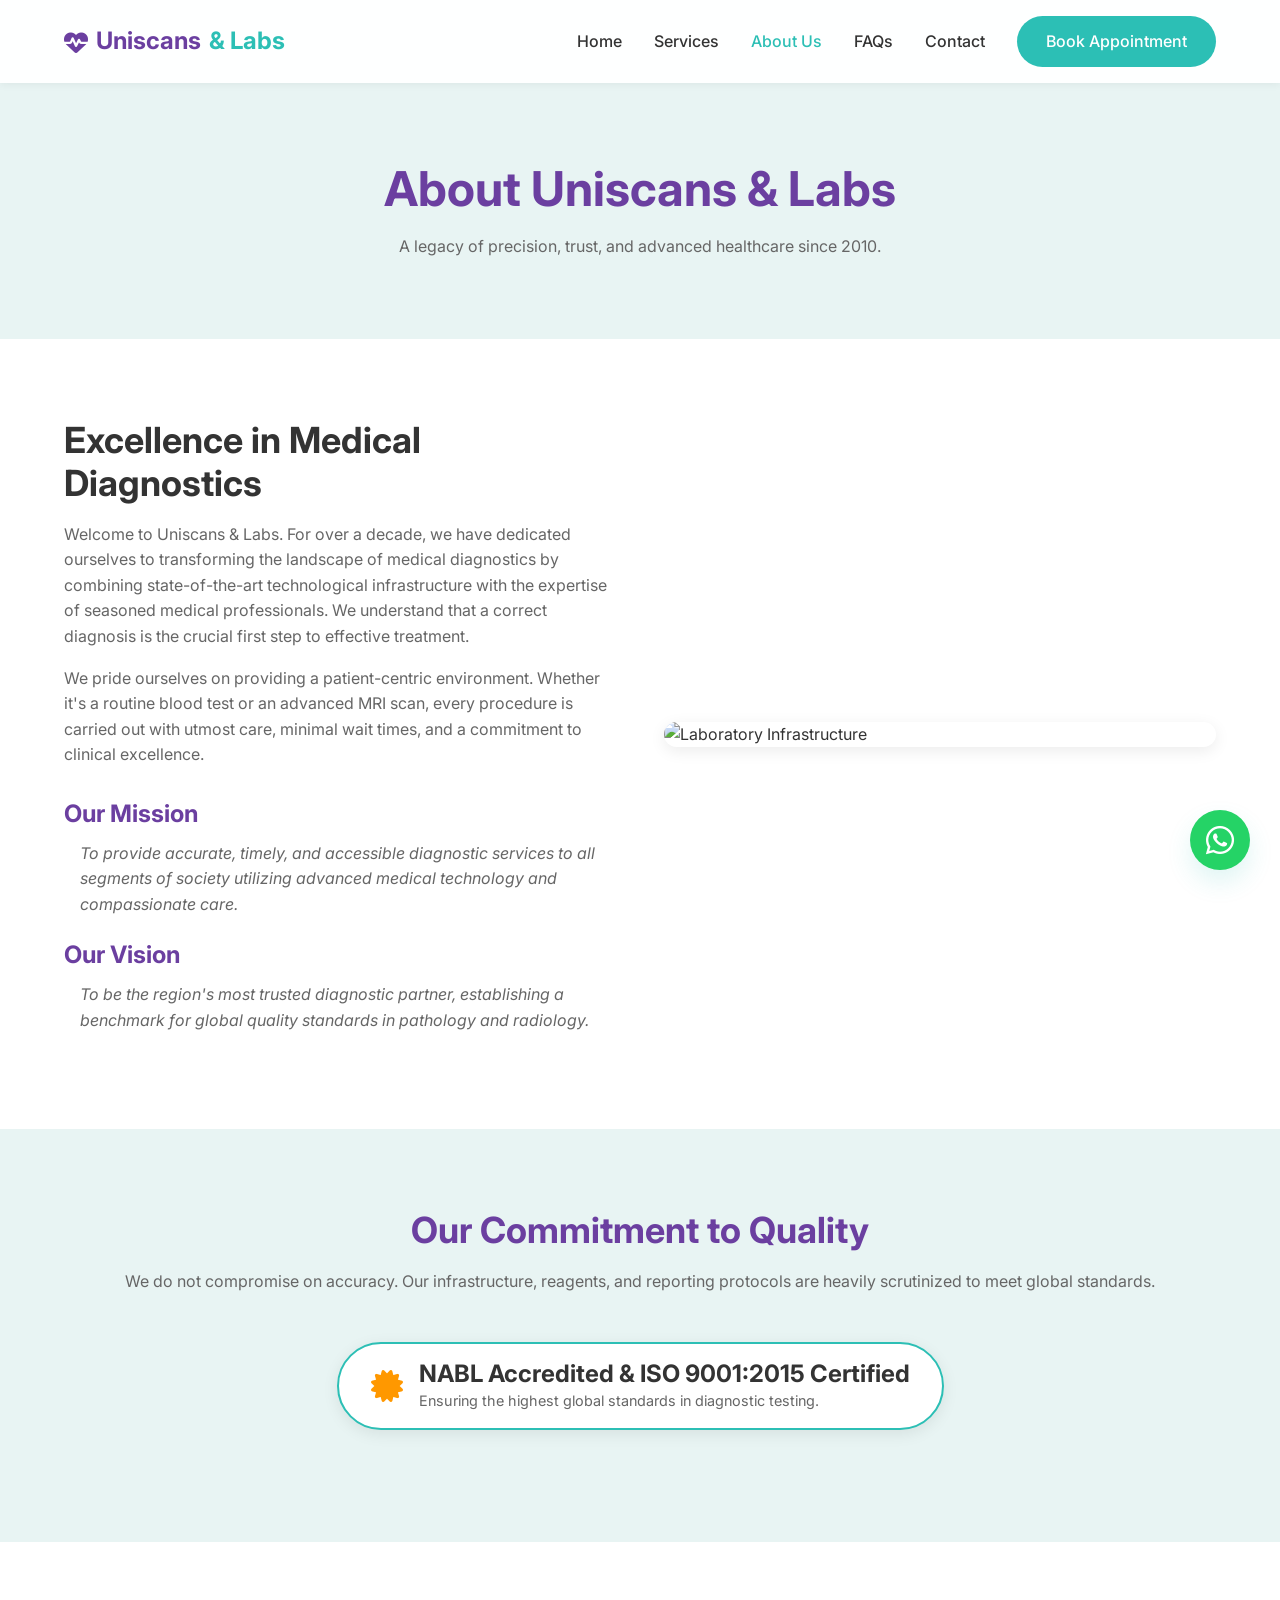
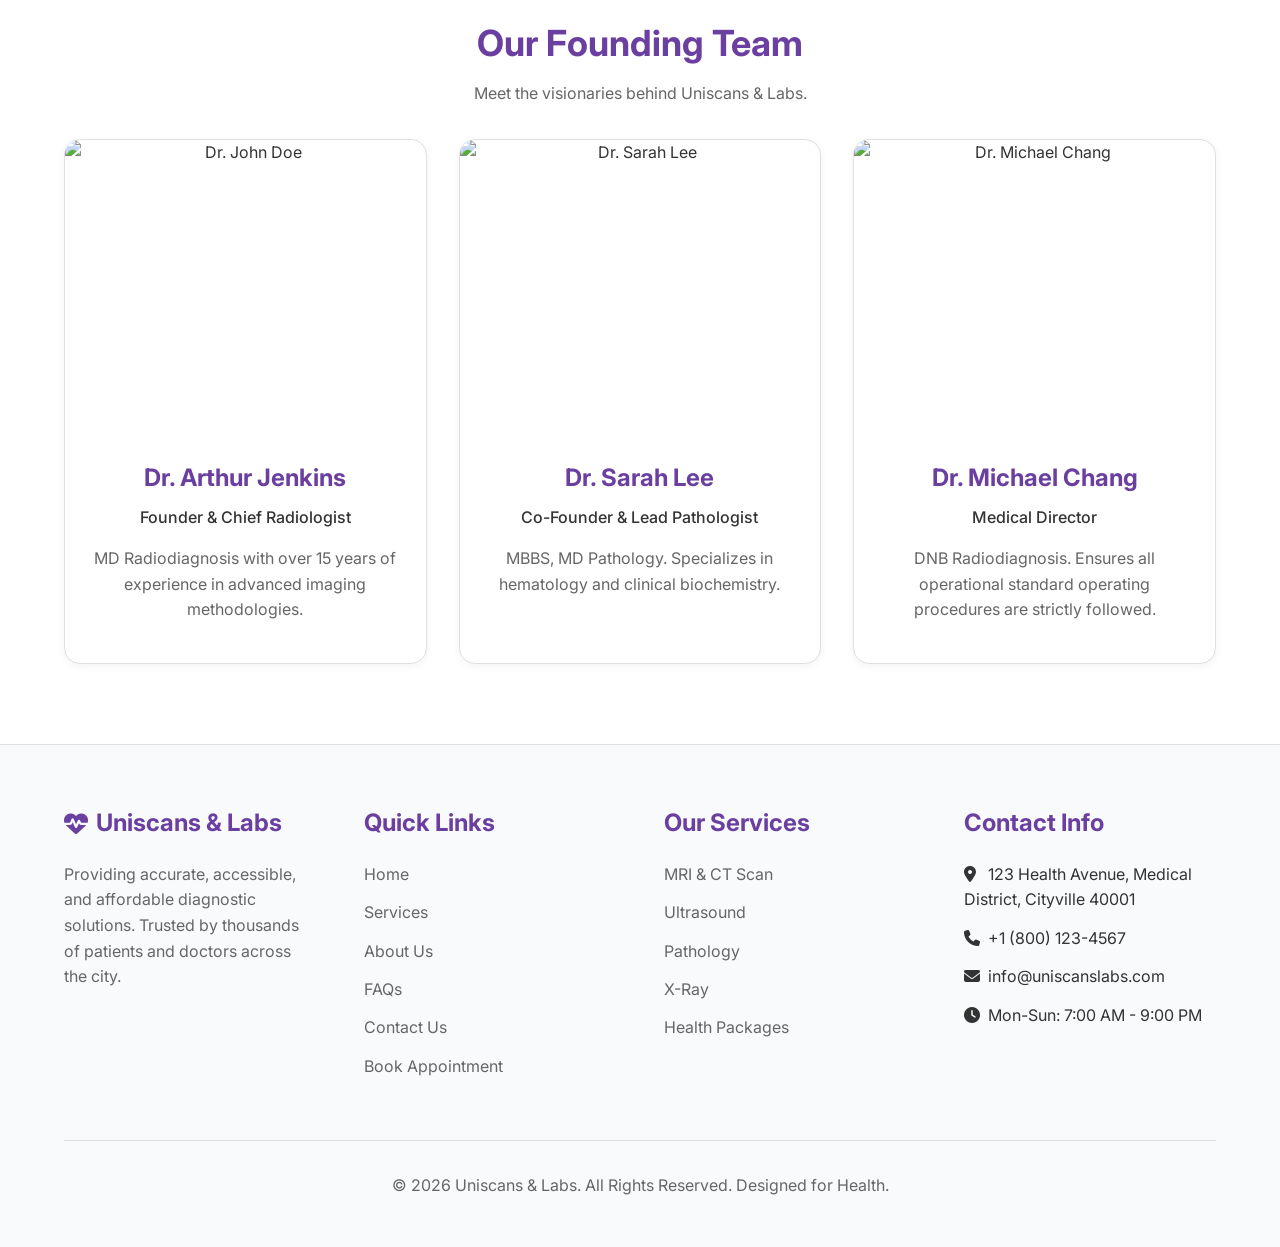
==== about.html @ 37f6e5c0 "first commit" ====
<!DOCTYPE html>
<html lang="en">
<head>
    <meta charset="UTF-8">
    <meta name="viewport" content="width=device-width, initial-scale=1.0">
    <title>About Us | Uniscans & Labs</title>
    <meta name="description" content="Learn about Uniscans & Labs, our mission, vision, and the expert medical team behind our diagnostic accuracy.">
    <link rel="stylesheet" href="styles.css">
    <link rel="stylesheet" href="https://cdnjs.cloudflare.com/ajax/libs/font-awesome/6.4.0/css/all.min.css">
</head>
<body>

    <!-- Sticky Navbar -->
    <header class="navbar">
        <div class="container">
            <a href="index.html" class="logo">
                <i class="fas fa-heartbeat"></i> Uniscans <span>& Labs</span>
            </a>
            
            <nav class="nav-links">
                <a href="index.html">Home</a>
                <a href="services.html">Services</a>
                <a href="about.html" class="active">About Us</a>
                <a href="faq.html">FAQs</a>
                <a href="contact.html">Contact</a>
                <a href="appointment.html" class="btn btn-accent">Book Appointment</a>
            </nav>
            
            <div class="mobile-toggle">
                <i class="fas fa-bars"></i>
            </div>
        </div>
    </header>

    <!-- Page Header -->
    <section class="section section-alt" style="padding-top: 10rem; padding-bottom: 4rem;">
        <div class="container text-center">
            <h1>About Uniscans & Labs</h1>
            <p>A legacy of precision, trust, and advanced healthcare since 2010.</p>
        </div>
    </section>

    <!-- About Intro -->
    <section class="section">
        <div class="container about-grid">
            <div class="about-content">
                <h2 style="color: var(--primary-color);">Excellence in Medical Diagnostics</h2>
                <p>Welcome to Uniscans & Labs. For over a decade, we have dedicated ourselves to transforming the landscape of medical diagnostics by combining state-of-the-art technological infrastructure with the expertise of seasoned medical professionals. We understand that a correct diagnosis is the crucial first step to effective treatment.</p>
                <p>We pride ourselves on providing a patient-centric environment. Whether it's a routine blood test or an advanced MRI scan, every procedure is carried out with utmost care, minimal wait times, and a commitment to clinical excellence.</p>
                
                <div style="margin-top: 2rem;">
                    <h3>Our Mission</h3>
                    <p style="border-left: 4px solid var(--accent-color); padding-left: 1rem; font-style: italic;">To provide accurate, timely, and accessible diagnostic services to all segments of society utilizing advanced medical technology and compassionate care.</p>
                </div>
                
                <div style="margin-top: 1.5rem;">
                    <h3>Our Vision</h3>
                    <p style="border-left: 4px solid var(--primary-color); padding-left: 1rem; font-style: italic;">To be the region's most trusted diagnostic partner, establishing a benchmark for global quality standards in pathology and radiology.</p>
                </div>
            </div>
            <div class="about-image">
                <img src="https://images.unsplash.com/photo-1551076805-e18690c5e561?q=80&w=800&auto=format&fit=crop" alt="Laboratory Infrastructure">
            </div>
        </div>
    </section>

    <!-- NABL Highlight -->
    <section class="section section-alt text-center">
        <div class="container">
            <h2>Our Commitment to Quality</h2>
            <p>We do not compromise on accuracy. Our infrastructure, reagents, and reporting protocols are heavily scrutinized to meet global standards.</p>
            <div class="badge-nabl" style="display: inline-flex; text-align: left;">
                <i class="fas fa-certificate"></i>
                <div>
                    <h3 style="margin-bottom: 0; color: var(--text-main);">NABL Accredited & ISO 9001:2015 Certified</h3>
                    <p style="margin-bottom: 0px; font-size: 0.9rem;">Ensuring the highest global standards in diagnostic testing.</p>
                </div>
            </div>
        </div>
    </section>

    <!-- Team Section -->
    <section class="section" id="team">
        <div class="container">
            <div class="text-center mb-2">
                <h2>Our Founding Team</h2>
                <p>Meet the visionaries behind Uniscans & Labs.</p>
            </div>
            
            <div class="grid" style="grid-template-columns: repeat(auto-fit, minmax(250px, 1fr));">
                <div class="staff-card">
                    <img src="https://images.unsplash.com/photo-1612349317150-e413f6a5b16d?q=80&w=400&auto=format&fit=crop" alt="Dr. John Doe" class="staff-img">
                    <div class="staff-info">
                        <h3>Dr. Arthur Jenkins</h3>
                        <p style="color: var(--accent-color); font-weight: 500;">Founder & Chief Radiologist</p>
                        <p>MD Radiodiagnosis with over 15 years of experience in advanced imaging methodologies.</p>
                    </div>
                </div>
                <div class="staff-card">
                    <img src="https://images.unsplash.com/photo-1559839734-2b71ea197ec2?q=80&w=400&auto=format&fit=crop" alt="Dr. Sarah Lee" class="staff-img">
                    <div class="staff-info">
                        <h3>Dr. Sarah Lee</h3>
                        <p style="color: var(--accent-color); font-weight: 500;">Co-Founder & Lead Pathologist</p>
                        <p>MBBS, MD Pathology. Specializes in hematology and clinical biochemistry.</p>
                    </div>
                </div>
                <div class="staff-card">
                    <img src="https://images.unsplash.com/photo-1537368910025-700350fe46c7?q=80&w=400&auto=format&fit=crop" alt="Dr. Michael Chang" class="staff-img">
                    <div class="staff-info">
                        <h3>Dr. Michael Chang</h3>
                        <p style="color: var(--accent-color); font-weight: 500;">Medical Director</p>
                        <p>DNB Radiodiagnosis. Ensures all operational standard operating procedures are strictly followed.</p>
                    </div>
                </div>
            </div>
        </div>
    </section>

    <!-- Footer -->
    <footer class="footer">
        <div class="container">
            <div class="footer-grid">
                <div>
                    <h3 style="display: flex; align-items: center; gap: 0.5rem;">
                        <i class="fas fa-heartbeat"></i> Uniscans & Labs
                    </h3>
                    <p>Providing accurate, accessible, and affordable diagnostic solutions. Trusted by thousands of patients and doctors across the city.</p>
                </div>
                
                <div>
                    <h3>Quick Links</h3>
                    <ul class="footer-links">
                        <li><a href="index.html">Home</a></li>
                        <li><a href="services.html">Services</a></li>
                        <li><a href="about.html">About Us</a></li>
                        <li><a href="faq.html">FAQs</a></li>
                        <li><a href="contact.html">Contact Us</a></li>
                        <li><a href="appointment.html">Book Appointment</a></li>
                    </ul>
                </div>
                
                <div>
                    <h3>Our Services</h3>
                    <ul class="footer-links">
                        <li><a href="services.html">MRI & CT Scan</a></li>
                        <li><a href="services.html">Ultrasound</a></li>
                        <li><a href="services.html">Pathology</a></li>
                        <li><a href="services.html">X-Ray</a></li>
                        <li><a href="services.html">Health Packages</a></li>
                    </ul>
                </div>
                
                <div>
                    <h3>Contact Info</h3>
                    <ul class="footer-links">
                        <li><i class="fas fa-map-marker-alt" style="width: 20px;"></i> 123 Health Avenue, Medical District, Cityville 40001</li>
                        <li><i class="fas fa-phone" style="width: 20px;"></i> +1 (800) 123-4567</li>
                        <li><i class="fas fa-envelope" style="width: 20px;"></i> info@uniscanslabs.com</li>
                        <li><i class="fas fa-clock" style="width: 20px;"></i> Mon-Sun: 7:00 AM - 9:00 PM</li>
                    </ul>
                </div>
            </div>
            
            <div class="footer-bottom">
                <p>&copy; 2026 Uniscans & Labs. All Rights Reserved. Designed for Health.</p>
            </div>
        </div>
    </footer>

    <!-- Floating WhatsApp -->
    <a href="#" class="whatsapp-float" aria-label="Chat on WhatsApp">
        <i class="fab fa-whatsapp"></i>
    </a>

    <script src="script.js"></script>
</body>
</html>
---- styles.css ----
@import url('https://fonts.googleapis.com/css2?family=Inter:wght@300;400;500;600;700&display=swap');

:root {
  --purple: #6B3FA0;
  --teal: #2CBFB5;
  --bg-color: #FFFFFF;
  --section-alt: #E8F4F3;
  --section-light-purple: #F3EEFF;
  --text-main: #333333;
  --text-light: #666666;
  --border-color: #E0E0E0;
  --shadow-sm: 0 2px 8px rgba(0, 0, 0, 0.05);
  --shadow-md: 0 4px 16px rgba(0, 0, 0, 0.08);
  --shadow-lg: 0 12px 24px rgba(44, 191, 181, 0.15);
  --transition: all 0.3s ease;
}

* {
  margin: 0;
  padding: 0;
  box-sizing: border-box;
}

body {
  font-family: 'Inter', sans-serif;
  color: var(--text-main);
  background-color: var(--bg-color);
  line-height: 1.6;
  overflow-x: hidden;
}

a {
  text-decoration: none;
  color: inherit;
  transition: var(--transition);
}

ul {
  list-style: none;
}

img {
  max-width: 100%;
  height: auto;
  display: block;
}

/* Typography */
h1, h2, h3, h4, h5, h6 {
  color: var(--purple);
  font-weight: 700;
  line-height: 1.2;
}

h1 { font-size: 3rem; margin-bottom: 1rem; }
h2 { font-size: 2.25rem; margin-bottom: 1rem; }
h3 { font-size: 1.5rem; margin-bottom: 0.75rem; }

p {
  color: var(--text-light);
  margin-bottom: 1rem;
}

/* Utilities */
.container {
  width: 100%;
  max-width: 1200px;
  margin: 0 auto;
  padding: 0 1.5rem;
}

.section {
  padding: 5rem 0;
}

.section-alt {
  background-color: var(--section-alt);
}

.section-purple-tint {
  background-color: var(--section-light-purple);
}

.text-center {
  text-align: center;
}

.mb-2 { margin-bottom: 2rem; }
.mt-2 { margin-top: 2rem; }

/* Buttons */
.btn {
  display: inline-block;
  padding: 0.8rem 1.8rem;
  font-weight: 500;
  border-radius: 50px;
  cursor: pointer;
  border: none;
  font-size: 1rem;
  transition: var(--transition);
  text-align: center;
}

.btn-primary, .btn-accent {
  background-color: var(--teal);
  color: white;
}

.btn-primary:hover, .btn-accent:hover {
  background-color: #24a198;
  box-shadow: var(--shadow-md);
  transform: translateY(-2px);
}

.btn-outline {
  background-color: transparent;
  color: var(--teal);
  border: 2px solid var(--teal);
}

.btn-outline:hover {
  background-color: var(--teal);
  color: white;
}

/* Navbar */
.navbar {
  position: fixed;
  top: 0;
  left: 0;
  width: 100%;
  background-color: rgba(255, 255, 255, 0.95);
  backdrop-filter: blur(10px);
  z-index: 1000;
  box-shadow: var(--shadow-sm);
  transition: var(--transition);
  padding: 1rem 0;
}

.navbar .container {
  display: flex;
  justify-content: space-between;
  align-items: center;
}

.logo {
  font-size: 1.5rem;
  font-weight: 700;
  color: var(--purple);
  display: flex;
  align-items: center;
  gap: 0.5rem;
}

.logo span {
  color: var(--teal);
}

.nav-links {
  display: flex;
  align-items: center;
  gap: 2rem;
}

.nav-links a {
  font-weight: 500;
  font-size: 1rem;
}

.nav-links a:hover,
.nav-links a.active {
  color: var(--teal);
}

.mobile-toggle {
  display: none;
  font-size: 1.5rem;
  color: var(--teal);
  cursor: pointer;
}

/* Hero Section */
.hero {
  padding-top: 10rem;
  padding-bottom: 6rem;
  background-color: var(--section-alt);
  position: relative;
  overflow: hidden;
}

.hero .container {
  display: grid;
  grid-template-columns: 1fr 1fr;
  gap: 3rem;
  align-items: center;
}

.hero-content h1 {
  font-size: 3.5rem;
  color: var(--purple);
}

.hero-content p {
  font-size: 1.125rem;
  margin-bottom: 2rem;
}

.hero-image {
  position: relative;
}

.hero-image img {
  border-radius: 20px;
  box-shadow: var(--shadow-lg);
}

/* Cards & Grid */
.grid {
  display: grid;
  grid-template-columns: repeat(auto-fit, minmax(280px, 1fr));
  gap: 2rem;
}

.card {
  background: var(--bg-color);
  border-radius: 16px;
  padding: 2rem;
  box-shadow: var(--shadow-sm);
  transition: var(--transition);
  border: 1px solid var(--border-color);
  text-align: center;
}

.card:hover {
  transform: translateY(-5px);
  box-shadow: var(--shadow-md);
  border-color: var(--teal);
}

.card-icon {
  font-size: 3rem;
  color: var(--teal);
  margin-bottom: 1.5rem;
}

/* Team / Staff */
.staff-card {
  text-align: center;
  background: var(--bg-color);
  border-radius: 16px;
  overflow: hidden;
  box-shadow: var(--shadow-sm);
  transition: var(--transition);
  border: 1px solid var(--border-color);
}

.staff-card:hover {
  transform: translateY(-5px);
  box-shadow: var(--shadow-md);
  border-color: var(--teal);
}

.staff-img {
  width: 100%;
  height: 300px;
  object-fit: cover;
}

.staff-info {
  padding: 1.5rem;
}

/* Badges */
.badge-nabl {
  display: inline-flex;
  align-items: center;
  gap: 1rem;
  background: white;
  padding: 1rem 2rem;
  border-radius: 50px;
  box-shadow: var(--shadow-md);
  margin: 2rem 0;
  border: 2px solid var(--teal);
}

.badge-nabl i {
  font-size: 2rem;
  color: #FF9800;
}

/* Testimonial Slider */
.testimonial-container {
  position: relative;
  max-width: 800px;
  margin: 0 auto;
  overflow: hidden;
  padding: 2rem 0;
}

.testimonial-track {
  display: flex;
  transition: transform 0.5s ease-in-out;
}

.testimonial-slide {
  min-width: 100%;
  padding: 0 1rem;
}

.testimonial-card {
  background: var(--bg-color);
  padding: 3rem;
  border-radius: 20px;
  box-shadow: var(--shadow-md);
  text-align: center;
  position: relative;
  border: 1px solid var(--border-color);
}

.quote-icon {
  font-size: 3rem;
  color: var(--section-alt);
  position: absolute;
  top: 1rem;
  left: 2rem;
  z-index: 0;
  opacity: 0.5;
}

.testimonial-text {
  font-size: 1.125rem;
  font-style: italic;
  position: relative;
  z-index: 1;
  margin-bottom: 2rem;
}

.testimonial-author {
  font-weight: 600;
  color: var(--purple);
}

.slider-controls {
  display: flex;
  justify-content: center;
  gap: 1rem;
  margin-top: 2rem;
}

.slider-btn {
  background: var(--teal);
  color: white;
  border: none;
  width: 40px;
  height: 40px;
  border-radius: 50%;
  cursor: pointer;
  display: flex;
  align-items: center;
  justify-content: center;
  transition: var(--transition);
}

.slider-btn:hover {
  background: #24a198;
}

/* FAQ Accordion */
.faq-container {
  max-width: 800px;
  margin: 0 auto;
}

.faq-item {
  margin-bottom: 1rem;
  border: 1px solid var(--border-color);
  border-radius: 10px;
  overflow: hidden;
}

.faq-question {
  background: white;
  padding: 1.5rem;
  display: flex;
  justify-content: space-between;
  align-items: center;
  cursor: pointer;
  font-weight: 600;
  color: var(--purple);
  transition: var(--transition);
}

.faq-question:hover {
  background: var(--section-alt);
}

.faq-answer {
  padding: 0 1.5rem;
  max-height: 0;
  overflow: hidden;
  transition: max-height 0.3s ease-out, padding 0.3s ease;
  background: white;
}

.faq-item.active .faq-answer {
  padding: 1.5rem;
  max-height: 500px;
  border-top: 1px solid var(--border-color);
}

.faq-icon {
  transition: transform 0.3s ease;
  color: var(--teal);
}

.faq-item.active .faq-icon {
  transform: rotate(180deg);
}

/* Forms */
.form-container {
  background: white;
  padding: 3rem;
  border-radius: 20px;
  box-shadow: var(--shadow-lg);
  max-width: 600px;
  margin: 0 auto;
  border: 1px solid var(--border-color);
}

.form-group {
  margin-bottom: 1.5rem;
  text-align: left;
}

.form-group label {
  display: block;
  font-weight: 500;
  margin-bottom: 0.5rem;
  color: var(--text-main);
}

.form-control {
  width: 100%;
  padding: 1rem;
  border: 1px solid var(--border-color);
  border-radius: 8px;
  font-family: inherit;
  font-size: 1rem;
  transition: var(--transition);
}

.form-control:focus {
  outline: none;
  border-color: var(--teal);
  box-shadow: 0 0 0 3px rgba(44, 191, 181, 0.2);
}

textarea.form-control {
  resize: vertical;
  min-height: 120px;
}

#form-success {
  display: none;
  padding: 1rem;
  background-color: #d4edda;
  color: #155724;
  border-radius: 8px;
  margin-bottom: 1.5rem;
  text-align: center;
}

/* Contact Info & Map */
.contact-grid {
  display: grid;
  grid-template-columns: 1fr 1fr;
  gap: 3rem;
}

.contact-info-card {
  padding: 2rem;
  background: var(--section-alt);
  border-radius: 16px;
  margin-bottom: 2rem;
  display: flex;
  align-items: flex-start;
  gap: 1rem;
  border: 1px solid #d1ebe8;
}

.contact-info-card i {
  font-size: 1.5rem;
  color: var(--teal);
  margin-top: 0.25rem;
}

.map-placeholder {
  width: 100%;
  height: 400px;
  background: #f8fafc;
  border: 1px solid var(--border-color);
  border-radius: 16px;
  display: flex;
  align-items: center;
  justify-content: center;
  color: var(--text-light);
  font-weight: 500;
}

/* Footer */
.footer {
  background-color: #F8FAFC;
  color: var(--text-main);
  padding: 4rem 0 2rem;
  border-top: 1px solid var(--border-color);
}

.footer-grid {
  display: grid;
  grid-template-columns: repeat(auto-fit, minmax(250px, 1fr));
  gap: 3rem;
  margin-bottom: 3rem;
}

.footer h3 {
  color: var(--purple);
  margin-bottom: 1.5rem;
}

.footer p, .footer a {
  color: var(--text-light);
}

.footer a:hover {
  color: var(--teal);
}

.footer-links li {
  margin-bottom: 0.8rem;
}

.footer-bottom {
  text-align: center;
  padding-top: 2rem;
  border-top: 1px solid var(--border-color);
  color: var(--text-light);
}

/* Floating WhatsApp */
.whatsapp-float {
  position: fixed;
  bottom: 30px;
  right: 30px;
  background-color: #25d366;
  color: white;
  width: 60px;
  height: 60px;
  border-radius: 50%;
  display: flex;
  align-items: center;
  justify-content: center;
  font-size: 2rem;
  box-shadow: var(--shadow-lg);
  z-index: 100;
  transition: var(--transition);
}

.whatsapp-float:hover {
  transform: scale(1.1);
  background-color: #1ebe57;
  color: white;
}

/* Responsive */
@media (max-width: 991px) {
  .hero .container {
    grid-template-columns: 1fr;
    text-align: center;
  }
  
  .hero-content h1 {
    font-size: 2.5rem;
  }
  
  .contact-grid {
    grid-template-columns: 1fr;
  }
}

@media (max-width: 768px) {
  .mobile-toggle {
    display: block;
  }
  
  .nav-links {
    position: fixed;
    top: 70px;
    left: -100%;
    width: 100%;
    height: calc(100vh - 70px);
    background: white;
    flex-direction: column;
    justify-content: center;
    gap: 2rem;
    transition: 0.3s ease-in-out;
    border-bottom: 1px solid var(--border-color);
    box-shadow: var(--shadow-md);
  }
  
  .nav-links.active {
    left: 0;
  }
  
  .nav-links .btn {
    margin-top: 1rem;
  }
  
  .section {
    padding: 3rem 0;
  }
}

/* Additions for About page */
.about-grid {
  display: grid;
  grid-template-columns: 1fr 1fr;
  gap: 3rem;
  align-items: center;
}

.about-image img {
  border-radius: 20px;
  box-shadow: var(--shadow-md);
}

@media (max-width: 768px) {
  .about-grid {
    grid-template-columns: 1fr;
  }
}

/* Services special formatting */
.service-detail-card {
  display: flex;
  background: white;
  border-radius: 16px;
  overflow: hidden;
  box-shadow: var(--shadow-sm);
  margin-bottom: 2rem;
  border: 1px solid var(--border-color);
  transition: var(--transition);
}

.service-detail-card:hover {
  box-shadow: var(--shadow-md);
  transform: translateY(-3px);
  border-color: var(--teal);
}

.service-detail-img {
  width: 300px;
  background: var(--section-alt);
}

.service-detail-img img {
  width: 100%;
  height: 100%;
  object-fit: cover;
}

.service-detail-content {
  padding: 2rem;
  flex: 1;
}

@media (max-width: 768px) {
  .service-detail-card {
    flex-direction: column;
  }
  
  .service-detail-img {
    width: 100%;
    height: 200px;
  }
}

/* Pricing Packages */
.pricing-grid {
  display: grid;
  grid-template-columns: repeat(auto-fit, minmax(240px, 1fr));
  gap: 2rem;
  margin-top: 3rem;
}

.pricing-card {
  background: white;
  border-radius: 16px;
  padding: 3rem 1.5rem 2rem;
  box-shadow: var(--shadow-sm);
  border: 1px solid var(--border-color);
  text-align: center;
  transition: var(--transition);
  position: relative;
  display: flex;
  flex-direction: column;
}

.pricing-card:hover {
  transform: translateY(-10px);
  box-shadow: var(--shadow-lg);
  border-color: var(--teal);
}

.pricing-card.popular {
  border: 2px solid var(--teal);
  box-shadow: var(--shadow-md);
  transform: scale(1.05);
  z-index: 1;
}

.pricing-card.popular:hover {
  transform: scale(1.05) translateY(-5px);
}

.popular-badge {
  position: absolute;
  top: -15px;
  left: 50%;
  transform: translateX(-50%);
  background: var(--teal);
  color: white;
  padding: 0.5rem 1.5rem;
  border-radius: 20px;
  font-size: 0.85rem;
  font-weight: 600;
  white-space: nowrap;
}

.plan-name {
  color: var(--purple);
  font-size: 1.5rem;
  font-weight: 700;
  margin-bottom: 0.5rem;
}

.plan-params {
  color: var(--text-light);
  font-size: 0.9rem;
  margin-bottom: 1.5rem;
}

.price-container {
  margin-bottom: 2rem;
  flex-grow: 1;
}

.price-original {
  color: #a0aec0;
  text-decoration: line-through;
  font-size: 1.2rem;
  margin-right: 0.5rem;
}

.price-discounted {
  font-size: 2.5rem;
  font-weight: 700;
  color: var(--text-main);
}

.pricing-card .btn {
  width: 100%;
}

/* Comparison Table */
.table-responsive {
  overflow-x: auto;
  margin-top: 3rem;
  border-radius: 12px;
  box-shadow: var(--shadow-sm);
  border: 1px solid var(--border-color);
}

.comparison-table {
  width: 100%;
  border-collapse: collapse;
  background: white;
  text-align: center;
  min-width: 800px;
}

.comparison-table th, 
.comparison-table td {
  padding: 1.25rem 1rem;
  border-bottom: 1px solid var(--border-color);
}

.comparison-table th {
  background: var(--section-alt);
  font-weight: 600;
  color: var(--purple);
  font-size: 1.1rem;
}

.comparison-table th:first-child {
  text-align: left;
  position: sticky;
  left: 0;
  background: var(--section-alt);
  z-index: 2;
}

.comparison-table td:first-child {
  text-align: left;
  font-weight: 500;
  color: var(--text-main);
  position: sticky;
  left: 0;
  background: white;
  border-right: 1px solid var(--border-color);
}

.comparison-table tr {
  transition: var(--transition);
}

.comparison-table tr:hover td {
  background: #f8fafc;
}

.comparison-table tr:hover td:first-child {
  background: #f8fafc;
}

.comparison-table i.fa-check {
  color: var(--teal);
  font-size: 1.2rem;
}

.comparison-table i.fa-minus {
  color: #cbd5e1;
}

@media (max-width: 991px) {
  .pricing-card.popular {
    transform: scale(1);
    z-index: auto;
  }
  .pricing-card.popular:hover {
    transform: translateY(-5px);
  }
}

/* Service Enhancements (UX Upgrade) */
.plan-highlights {
  text-align: left;
  margin-bottom: 2rem;
  padding-left: 0;
  display: flex;
  flex-direction: column;
  gap: 0.8rem;
  flex-grow: 1;
}

.plan-highlights li {
  font-size: 0.95rem;
  color: var(--text-main);
  display: flex;
  align-items: flex-start;
  gap: 0.5rem;
}

.plan-highlights i {
  color: var(--teal);
  margin-top: 0.2rem;
  font-size: 0.9rem;
}

.microcopy {
  font-size: 0.8rem;
  color: var(--text-light);
  margin-top: 0.8rem;
  margin-bottom: 0;
  font-style: italic;
}

.trust-elements {
  display: flex;
  justify-content: center;
  flex-wrap: wrap;
  gap: 2rem;
  margin-top: 4rem;
  padding: 2rem;
  background: white;
  border-radius: 12px;
  box-shadow: var(--shadow-sm);
  border: 1px solid var(--border-color);
}

.trust-item {
  display: flex;
  align-items: center;
  gap: 0.8rem;
  font-weight: 600;
  color: var(--purple);
}

.trust-item i {
  font-size: 1.5rem;
  color: var(--teal);
}

.table-section-row td {
  background-color: #f1f5f9;
  font-weight: 700 !important;
  color: var(--purple) !important;
  text-align: left;
  padding-left: 1rem !important;
}

.muted-icon {
  color: #cbd5e1;
  font-weight: bold;
}

.hidden-row {
  display: none;
}
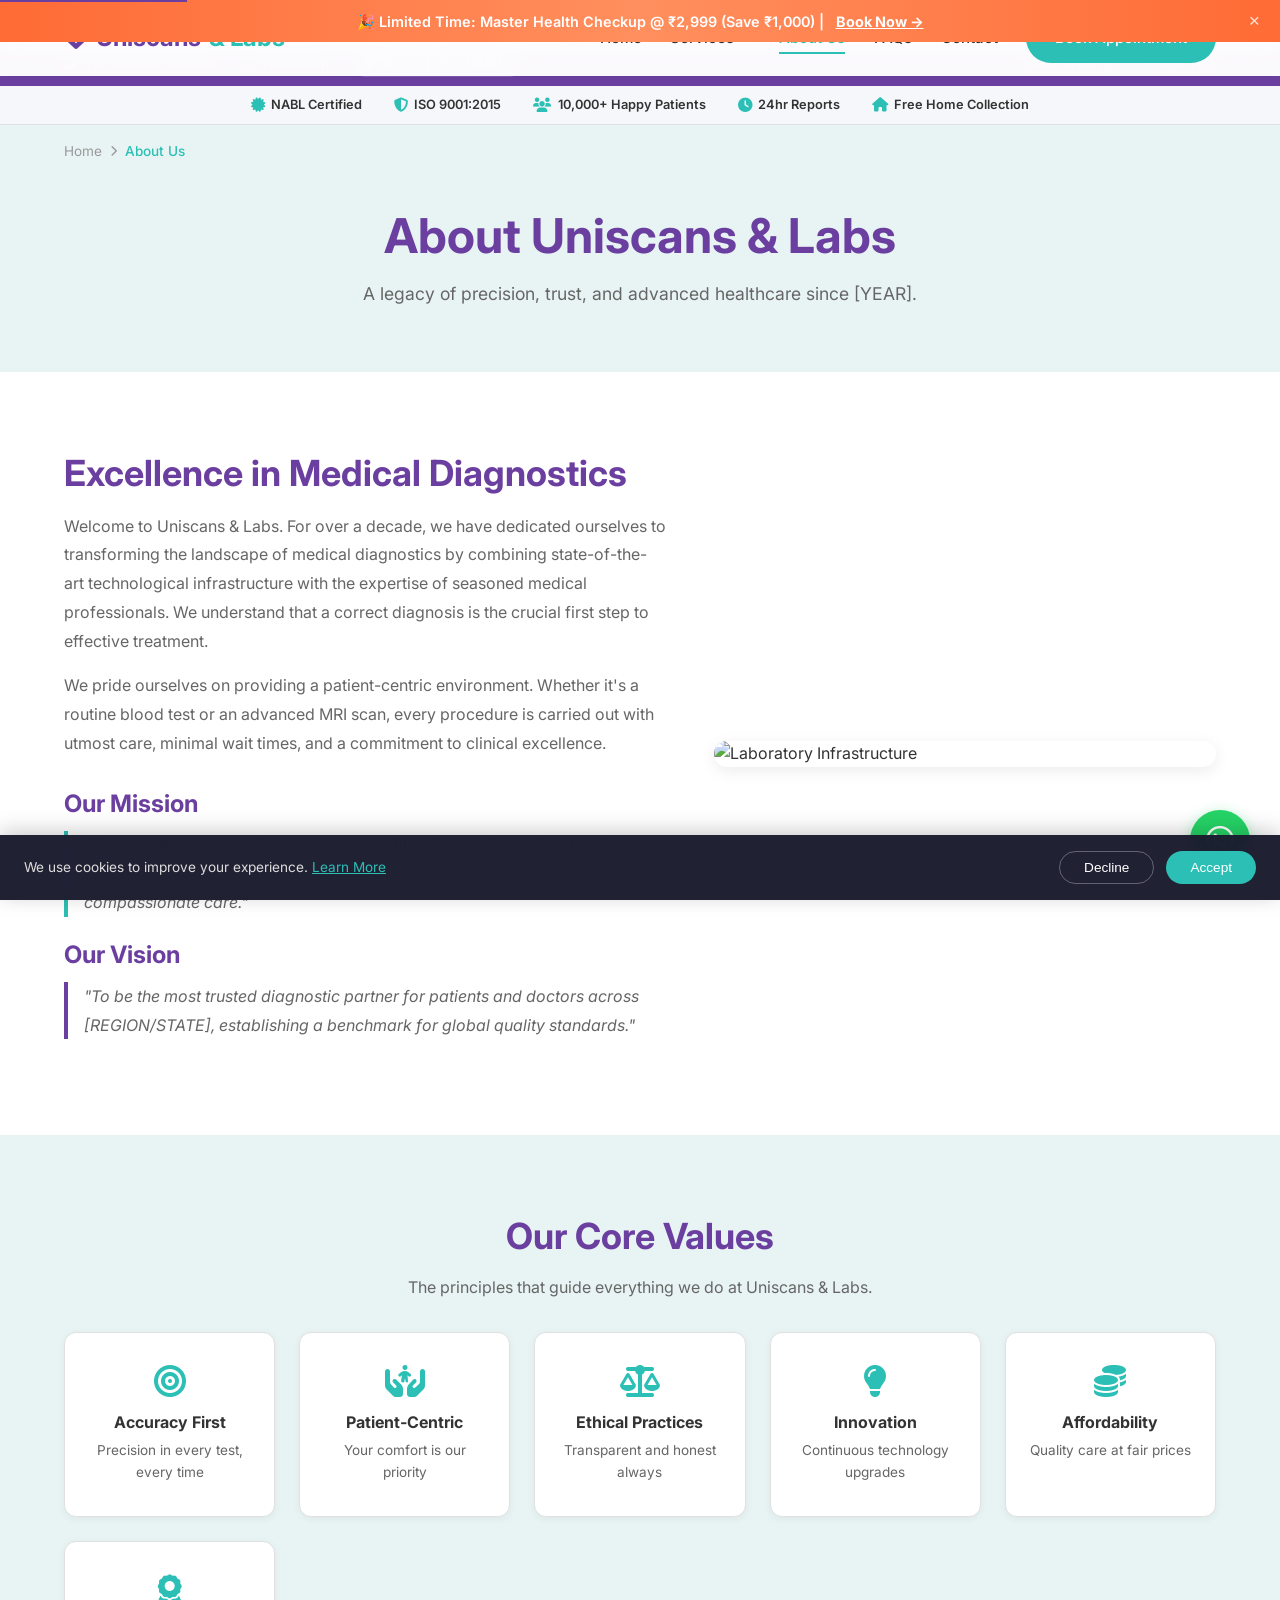
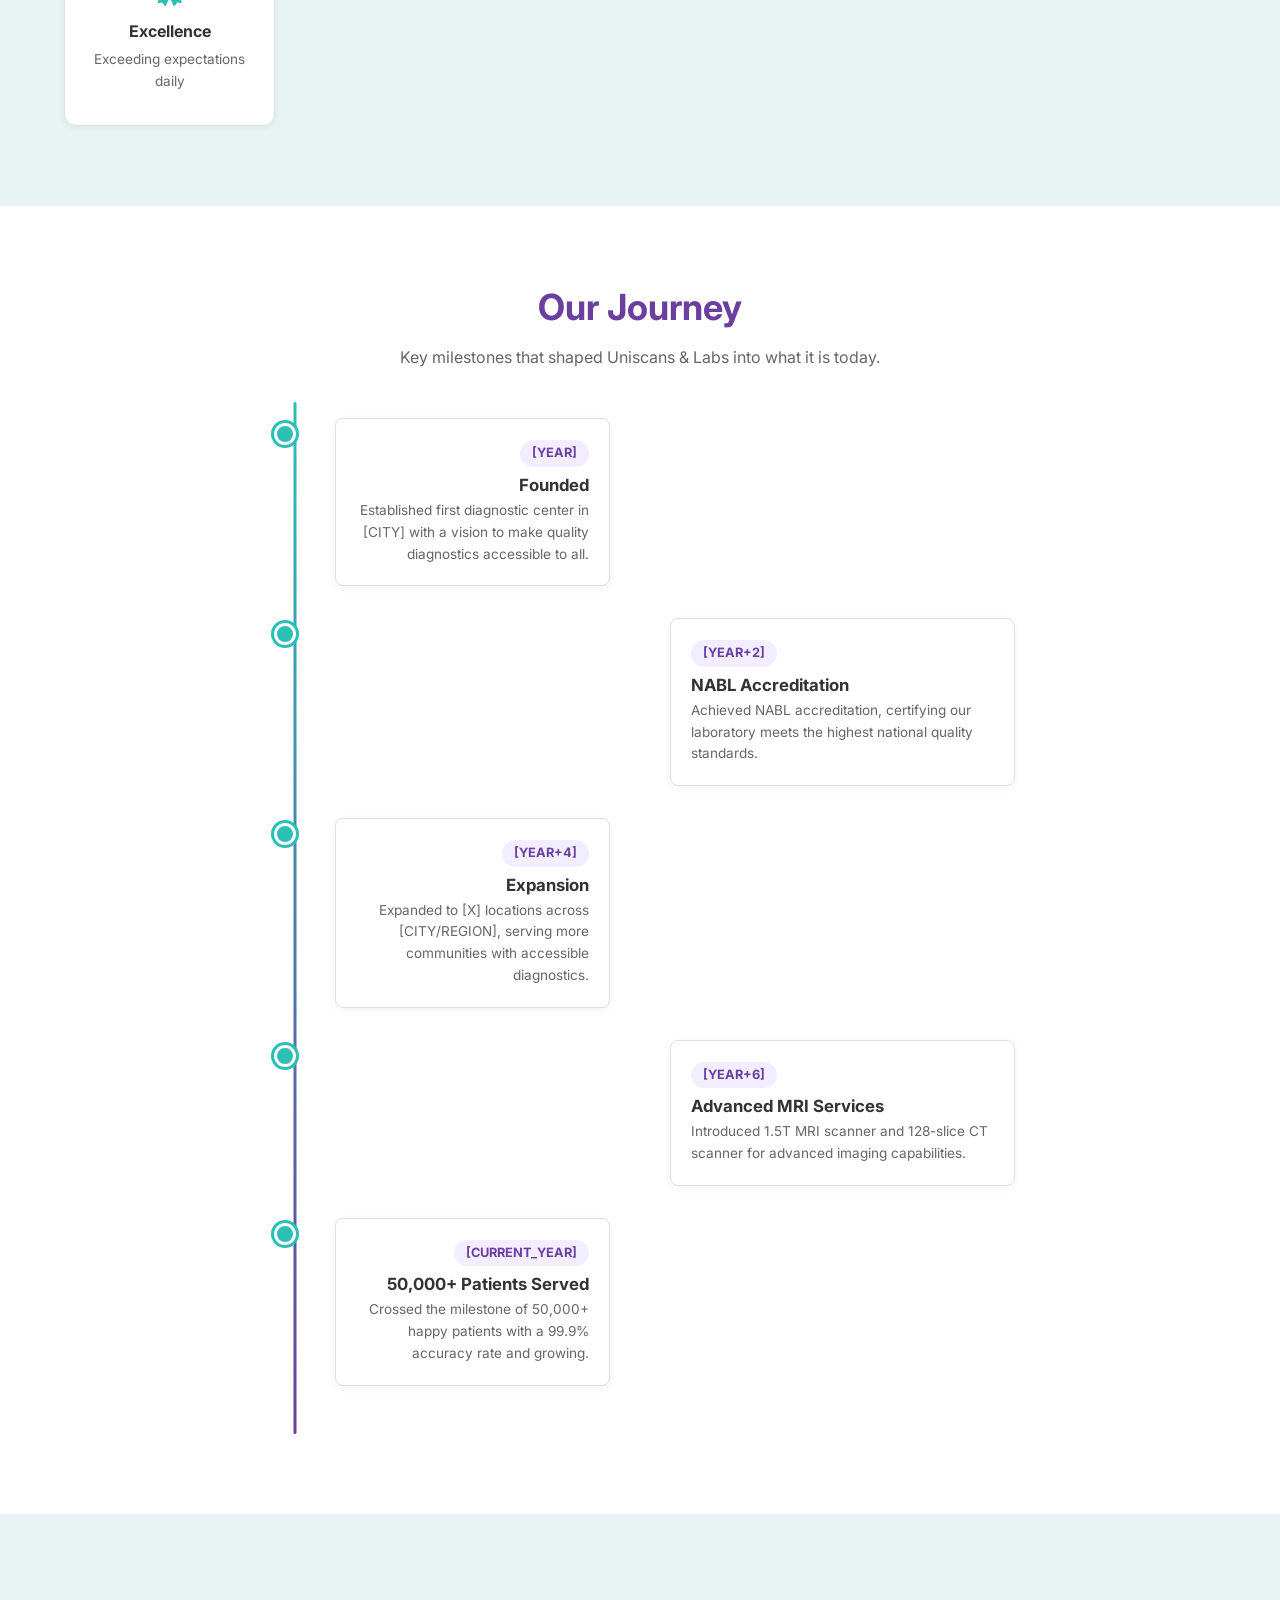
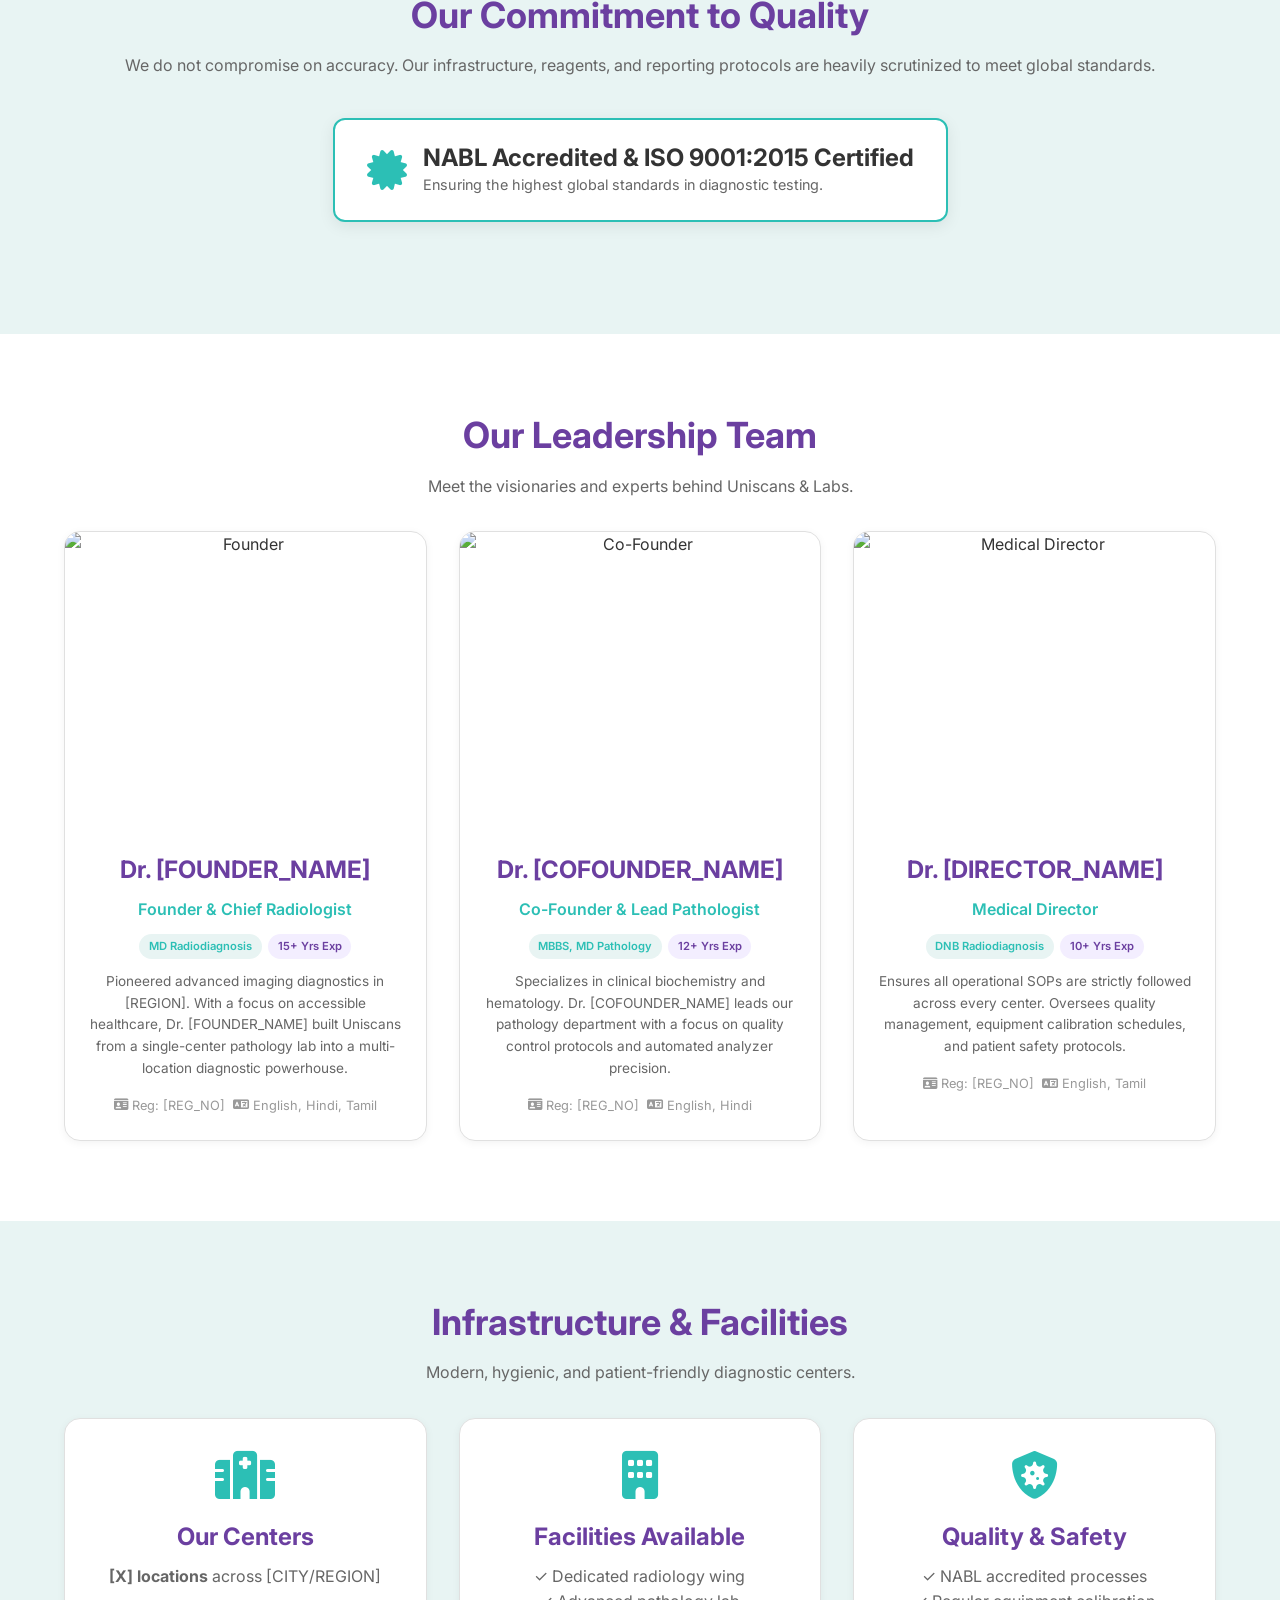
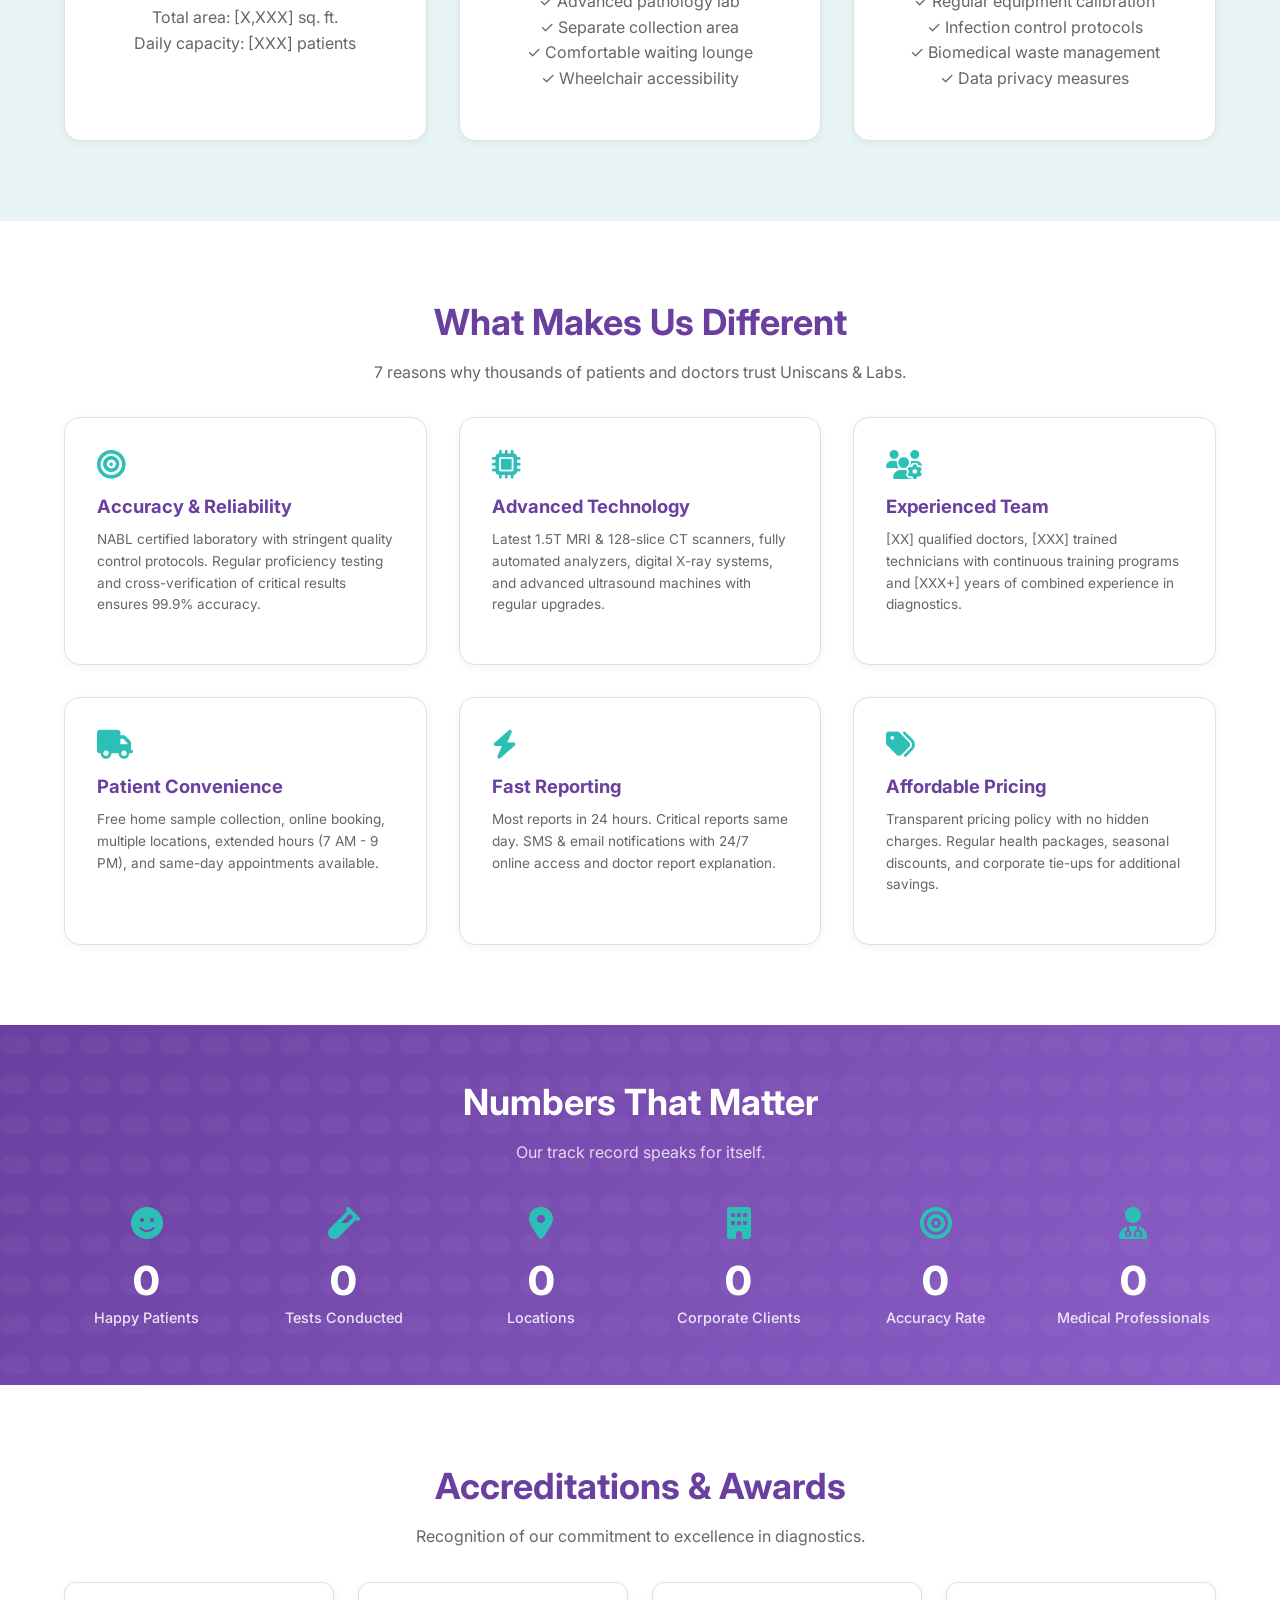
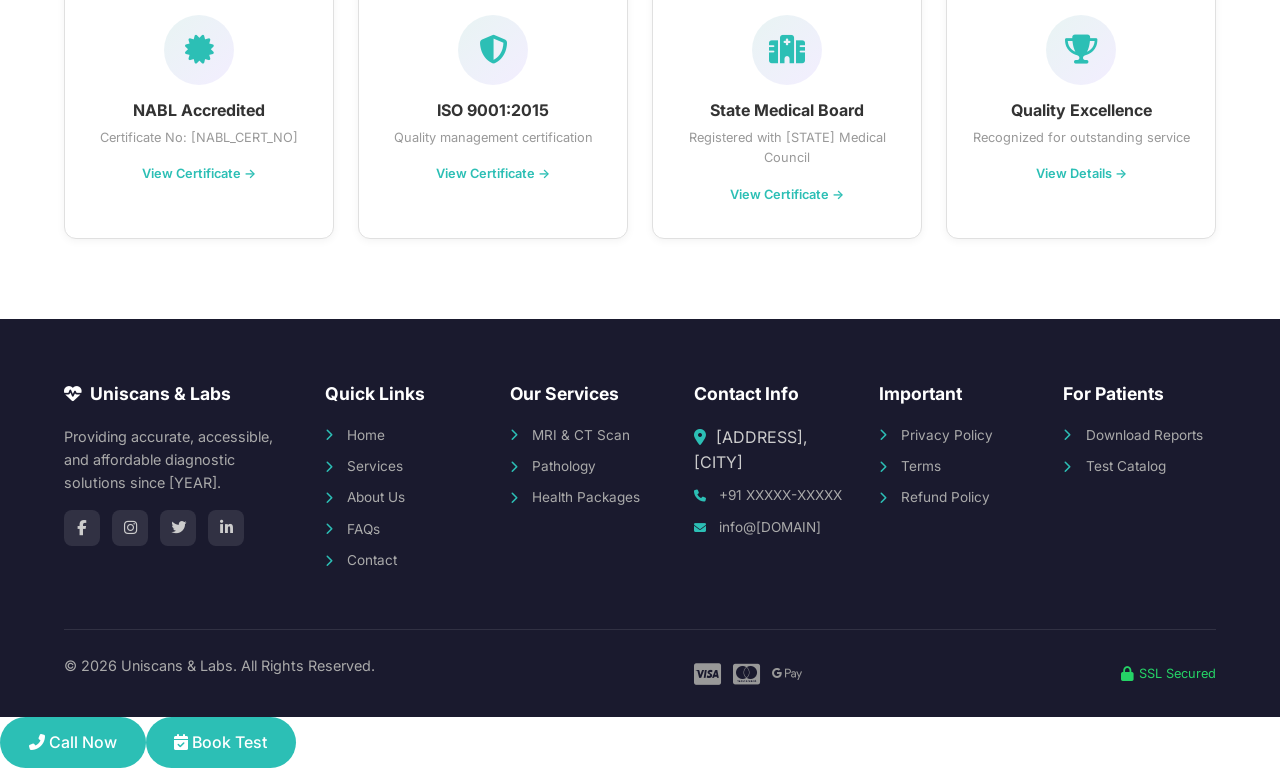
==== commit dce22c27: "improved version" ====
--- a/about.html
+++ b/about.html
@@ -3,68 +3,160 @@
 <head>
     <meta charset="UTF-8">
     <meta name="viewport" content="width=device-width, initial-scale=1.0">
-    <title>About Us | Uniscans & Labs</title>
-    <meta name="description" content="Learn about Uniscans & Labs, our mission, vision, and the expert medical team behind our diagnostic accuracy.">
+    <title>About Us | Uniscans & Labs - Trusted Diagnostics Since [YEAR]</title>
+    <meta name="description" content="Learn about Uniscans & Labs - our NABL accredited laboratory, experienced team of 50+ medical professionals, and our commitment to accurate, affordable diagnostics.">
     <link rel="stylesheet" href="styles.css">
     <link rel="stylesheet" href="https://cdnjs.cloudflare.com/ajax/libs/font-awesome/6.4.0/css/all.min.css">
 </head>
 <body>
 
-    <!-- Sticky Navbar -->
-    <header class="navbar">
-        <div class="container">
-            <a href="index.html" class="logo">
-                <i class="fas fa-heartbeat"></i> Uniscans <span>& Labs</span>
-            </a>
-            
-            <nav class="nav-links">
-                <a href="index.html">Home</a>
-                <a href="services.html">Services</a>
-                <a href="about.html" class="active">About Us</a>
-                <a href="faq.html">FAQs</a>
-                <a href="contact.html">Contact</a>
-                <a href="appointment.html" class="btn btn-accent">Book Appointment</a>
-            </nav>
-            
-            <div class="mobile-toggle">
-                <i class="fas fa-bars"></i>
-            </div>
-        </div>
-    </header>
+    <a href="#main-content" class="skip-to-main">Skip to Main Content</a>
+
+    <!-- Promo Banner -->
+    <div class="promo-banner" id="promoBanner">🎉 Limited Time: Master Health Checkup @ ₹2,999 (Save ₹1,000) | <a href="packages.html">Book Now →</a><button class="promo-close" id="promoClose" aria-label="Close">×</button></div>
+
+    <!-- Top Bar -->
+    <div class="top-bar"><div class="container"><div class="top-bar-left"><a href="tel:+91XXXXXXXXXX"><i class="fas fa-phone-alt"></i> +91 XXXXX-XXXXX</a><a href="https://wa.me/91XXXXXXXXXX" target="_blank" rel="noopener"><i class="fab fa-whatsapp"></i> WhatsApp</a><span class="location-badge"><i class="fas fa-map-marker-alt"></i> Now in [CITY_NAME]</span></div><div class="top-bar-right"><a href="reports.html">View Reports</a><span class="top-bar-divider">|</span><a href="reports.html">Track Test</a></div></div></div>
+
+    <!-- Navbar -->
+    <header class="navbar" id="navbar"><div class="container"><a href="index.html" class="logo"><i class="fas fa-heartbeat"></i> Uniscans <span>& Labs</span></a><nav class="nav-links" id="navLinks"><a href="index.html">Home</a><div class="nav-dropdown"><a href="services.html">Services <i class="fas fa-chevron-down"></i></a><div class="dropdown-menu"><a href="services.html"><i class="fas fa-stethoscope"></i> All Services</a><a href="packages.html"><i class="fas fa-box-open"></i> Health Packages</a><a href="test-catalog.html"><i class="fas fa-list-alt"></i> Test Catalog</a><a href="preparation.html"><i class="fas fa-clipboard-list"></i> Preparation Guides</a></div></div><a href="about.html" class="active">About Us</a><a href="faq.html">FAQs</a><a href="contact.html">Contact</a><a href="appointment.html" class="btn btn-accent">Book Appointment</a></nav><div class="mobile-toggle" id="mobileToggle"><i class="fas fa-bars"></i></div></div></header>
+    <div class="mobile-overlay" id="mobileOverlay"></div>
+
+    <!-- Trust Bar -->
+    <div class="trust-bar"><div class="trust-bar-inner"><div class="trust-bar-item"><i class="fas fa-certificate"></i> NABL Certified</div><div class="trust-bar-item"><i class="fas fa-shield-alt"></i> ISO 9001:2015</div><div class="trust-bar-item"><i class="fas fa-users"></i> 10,000+ Happy Patients</div><div class="trust-bar-item"><i class="fas fa-clock"></i> 24hr Reports</div><div class="trust-bar-item"><i class="fas fa-home"></i> Free Home Collection</div></div></div>
+
+    <!-- Breadcrumb -->
+    <div class="breadcrumb" style="padding-top: 1rem; background: var(--section-alt);"><div class="container"><ul class="breadcrumb-list"><li><a href="index.html">Home</a></li><li><span class="separator"><i class="fas fa-chevron-right"></i></span></li><li class="active">About Us</li></ul></div></div>
+
+    <main id="main-content">
 
     <!-- Page Header -->
-    <section class="section section-alt" style="padding-top: 10rem; padding-bottom: 4rem;">
+    <section class="section section-alt" style="padding-top: 2rem; padding-bottom: 3rem;">
         <div class="container text-center">
             <h1>About Uniscans & Labs</h1>
-            <p>A legacy of precision, trust, and advanced healthcare since 2010.</p>
-        </div>
-    </section>
-
-    <!-- About Intro -->
+            <p style="font-size: 1.1rem;">A legacy of precision, trust, and advanced healthcare since [YEAR].</p>
+        </div>
+    </section>
+
+    <!-- Company Story -->
     <section class="section">
         <div class="container about-grid">
             <div class="about-content">
-                <h2 style="color: var(--primary-color);">Excellence in Medical Diagnostics</h2>
+                <h2>Excellence in Medical Diagnostics</h2>
                 <p>Welcome to Uniscans & Labs. For over a decade, we have dedicated ourselves to transforming the landscape of medical diagnostics by combining state-of-the-art technological infrastructure with the expertise of seasoned medical professionals. We understand that a correct diagnosis is the crucial first step to effective treatment.</p>
                 <p>We pride ourselves on providing a patient-centric environment. Whether it's a routine blood test or an advanced MRI scan, every procedure is carried out with utmost care, minimal wait times, and a commitment to clinical excellence.</p>
                 
                 <div style="margin-top: 2rem;">
                     <h3>Our Mission</h3>
-                    <p style="border-left: 4px solid var(--accent-color); padding-left: 1rem; font-style: italic;">To provide accurate, timely, and accessible diagnostic services to all segments of society utilizing advanced medical technology and compassionate care.</p>
+                    <p style="border-left: 4px solid var(--teal); padding-left: 1rem; font-style: italic;">"To provide accurate, timely, and accessible diagnostic services to all segments of society utilizing advanced medical technology and compassionate care."</p>
                 </div>
                 
                 <div style="margin-top: 1.5rem;">
                     <h3>Our Vision</h3>
-                    <p style="border-left: 4px solid var(--primary-color); padding-left: 1rem; font-style: italic;">To be the region's most trusted diagnostic partner, establishing a benchmark for global quality standards in pathology and radiology.</p>
+                    <p style="border-left: 4px solid var(--purple); padding-left: 1rem; font-style: italic;">"To be the most trusted diagnostic partner for patients and doctors across [REGION/STATE], establishing a benchmark for global quality standards."</p>
                 </div>
             </div>
             <div class="about-image">
-                <img src="https://images.unsplash.com/photo-1551076805-e18690c5e561?q=80&w=800&auto=format&fit=crop" alt="Laboratory Infrastructure">
-            </div>
-        </div>
-    </section>
-
-    <!-- NABL Highlight -->
+                <img src="https://images.unsplash.com/photo-1551076805-e18690c5e561?q=80&w=800&auto=format&fit=crop" alt="Laboratory Infrastructure" loading="lazy">
+            </div>
+        </div>
+    </section>
+
+    <!-- Core Values -->
+    <section class="section section-alt">
+        <div class="container">
+            <div class="text-center mb-2">
+                <h2>Our Core Values</h2>
+                <p>The principles that guide everything we do at Uniscans & Labs.</p>
+            </div>
+            <div class="values-grid">
+                <div class="value-card fade-in">
+                    <i class="fas fa-bullseye"></i>
+                    <h4>Accuracy First</h4>
+                    <p>Precision in every test, every time</p>
+                </div>
+                <div class="value-card fade-in">
+                    <i class="fas fa-hands-holding-child"></i>
+                    <h4>Patient-Centric</h4>
+                    <p>Your comfort is our priority</p>
+                </div>
+                <div class="value-card fade-in">
+                    <i class="fas fa-scale-balanced"></i>
+                    <h4>Ethical Practices</h4>
+                    <p>Transparent and honest always</p>
+                </div>
+                <div class="value-card fade-in">
+                    <i class="fas fa-lightbulb"></i>
+                    <h4>Innovation</h4>
+                    <p>Continuous technology upgrades</p>
+                </div>
+                <div class="value-card fade-in">
+                    <i class="fas fa-coins"></i>
+                    <h4>Affordability</h4>
+                    <p>Quality care at fair prices</p>
+                </div>
+                <div class="value-card fade-in">
+                    <i class="fas fa-award"></i>
+                    <h4>Excellence</h4>
+                    <p>Exceeding expectations daily</p>
+                </div>
+            </div>
+        </div>
+    </section>
+
+    <!-- Journey Timeline -->
+    <section class="section">
+        <div class="container">
+            <div class="text-center mb-2">
+                <h2>Our Journey</h2>
+                <p>Key milestones that shaped Uniscans & Labs into what it is today.</p>
+            </div>
+            <div class="timeline">
+                <div class="timeline-item fade-in">
+                    <div class="timeline-dot"></div>
+                    <div class="timeline-content">
+                        <span class="timeline-year">[YEAR]</span>
+                        <h4>Founded</h4>
+                        <p>Established first diagnostic center in [CITY] with a vision to make quality diagnostics accessible to all.</p>
+                    </div>
+                </div>
+                <div class="timeline-item fade-in">
+                    <div class="timeline-dot"></div>
+                    <div class="timeline-content">
+                        <span class="timeline-year">[YEAR+2]</span>
+                        <h4>NABL Accreditation</h4>
+                        <p>Achieved NABL accreditation, certifying our laboratory meets the highest national quality standards.</p>
+                    </div>
+                </div>
+                <div class="timeline-item fade-in">
+                    <div class="timeline-dot"></div>
+                    <div class="timeline-content">
+                        <span class="timeline-year">[YEAR+4]</span>
+                        <h4>Expansion</h4>
+                        <p>Expanded to [X] locations across [CITY/REGION], serving more communities with accessible diagnostics.</p>
+                    </div>
+                </div>
+                <div class="timeline-item fade-in">
+                    <div class="timeline-dot"></div>
+                    <div class="timeline-content">
+                        <span class="timeline-year">[YEAR+6]</span>
+                        <h4>Advanced MRI Services</h4>
+                        <p>Introduced 1.5T MRI scanner and 128-slice CT scanner for advanced imaging capabilities.</p>
+                    </div>
+                </div>
+                <div class="timeline-item fade-in">
+                    <div class="timeline-dot"></div>
+                    <div class="timeline-content">
+                        <span class="timeline-year">[CURRENT_YEAR]</span>
+                        <h4>50,000+ Patients Served</h4>
+                        <p>Crossed the milestone of 50,000+ happy patients with a 99.9% accuracy rate and growing.</p>
+                    </div>
+                </div>
+            </div>
+        </div>
+    </section>
+
+    <!-- NABL Certification -->
     <section class="section section-alt text-center">
         <div class="container">
             <h2>Our Commitment to Quality</h2>
@@ -79,98 +171,192 @@
         </div>
     </section>
 
-    <!-- Team Section -->
+    <!-- Leadership Team -->
     <section class="section" id="team">
         <div class="container">
             <div class="text-center mb-2">
-                <h2>Our Founding Team</h2>
-                <p>Meet the visionaries behind Uniscans & Labs.</p>
+                <h2>Our Leadership Team</h2>
+                <p>Meet the visionaries and experts behind Uniscans & Labs.</p>
             </div>
             
             <div class="grid" style="grid-template-columns: repeat(auto-fit, minmax(250px, 1fr));">
-                <div class="staff-card">
-                    <img src="https://images.unsplash.com/photo-1612349317150-e413f6a5b16d?q=80&w=400&auto=format&fit=crop" alt="Dr. John Doe" class="staff-img">
+                <div class="staff-card fade-in">
+                    <img src="https://images.unsplash.com/photo-1612349317150-e413f6a5b16d?q=80&w=400&auto=format&fit=crop" alt="Founder" class="staff-img" loading="lazy">
                     <div class="staff-info">
-                        <h3>Dr. Arthur Jenkins</h3>
-                        <p style="color: var(--accent-color); font-weight: 500;">Founder & Chief Radiologist</p>
-                        <p>MD Radiodiagnosis with over 15 years of experience in advanced imaging methodologies.</p>
-                    </div>
-                </div>
-                <div class="staff-card">
-                    <img src="https://images.unsplash.com/photo-1559839734-2b71ea197ec2?q=80&w=400&auto=format&fit=crop" alt="Dr. Sarah Lee" class="staff-img">
+                        <h3>Dr. [FOUNDER_NAME]</h3>
+                        <p style="color: var(--teal); font-weight: 600; margin-bottom: 0.5rem;">Founder & Chief Radiologist</p>
+                        <div class="staff-badges">
+                            <span class="staff-badge">MD Radiodiagnosis</span>
+                            <span class="staff-badge experience">15+ Yrs Exp</span>
+                        </div>
+                        <p style="font-size: 0.85rem; margin-top: 0.75rem;">Pioneered advanced imaging diagnostics in [REGION]. With a focus on accessible healthcare, Dr. [FOUNDER_NAME] built Uniscans from a single-center pathology lab into a multi-location diagnostic powerhouse.</p>
+                        <div class="staff-meta">
+                            <span><i class="fas fa-id-card"></i> Reg: [REG_NO]</span>
+                            <span><i class="fas fa-language"></i> English, Hindi, Tamil</span>
+                        </div>
+                    </div>
+                </div>
+                <div class="staff-card fade-in">
+                    <img src="https://images.unsplash.com/photo-1559839734-2b71ea197ec2?q=80&w=400&auto=format&fit=crop" alt="Co-Founder" class="staff-img" loading="lazy">
                     <div class="staff-info">
-                        <h3>Dr. Sarah Lee</h3>
-                        <p style="color: var(--accent-color); font-weight: 500;">Co-Founder & Lead Pathologist</p>
-                        <p>MBBS, MD Pathology. Specializes in hematology and clinical biochemistry.</p>
-                    </div>
-                </div>
-                <div class="staff-card">
-                    <img src="https://images.unsplash.com/photo-1537368910025-700350fe46c7?q=80&w=400&auto=format&fit=crop" alt="Dr. Michael Chang" class="staff-img">
+                        <h3>Dr. [COFOUNDER_NAME]</h3>
+                        <p style="color: var(--teal); font-weight: 600; margin-bottom: 0.5rem;">Co-Founder & Lead Pathologist</p>
+                        <div class="staff-badges">
+                            <span class="staff-badge">MBBS, MD Pathology</span>
+                            <span class="staff-badge experience">12+ Yrs Exp</span>
+                        </div>
+                        <p style="font-size: 0.85rem; margin-top: 0.75rem;">Specializes in clinical biochemistry and hematology. Dr. [COFOUNDER_NAME] leads our pathology department with a focus on quality control protocols and automated analyzer precision.</p>
+                        <div class="staff-meta">
+                            <span><i class="fas fa-id-card"></i> Reg: [REG_NO]</span>
+                            <span><i class="fas fa-language"></i> English, Hindi</span>
+                        </div>
+                    </div>
+                </div>
+                <div class="staff-card fade-in">
+                    <img src="https://images.unsplash.com/photo-1537368910025-700350fe46c7?q=80&w=400&auto=format&fit=crop" alt="Medical Director" class="staff-img" loading="lazy">
                     <div class="staff-info">
-                        <h3>Dr. Michael Chang</h3>
-                        <p style="color: var(--accent-color); font-weight: 500;">Medical Director</p>
-                        <p>DNB Radiodiagnosis. Ensures all operational standard operating procedures are strictly followed.</p>
-                    </div>
-                </div>
-            </div>
-        </div>
-    </section>
+                        <h3>Dr. [DIRECTOR_NAME]</h3>
+                        <p style="color: var(--teal); font-weight: 600; margin-bottom: 0.5rem;">Medical Director</p>
+                        <div class="staff-badges">
+                            <span class="staff-badge">DNB Radiodiagnosis</span>
+                            <span class="staff-badge experience">10+ Yrs Exp</span>
+                        </div>
+                        <p style="font-size: 0.85rem; margin-top: 0.75rem;">Ensures all operational SOPs are strictly followed across every center. Oversees quality management, equipment calibration schedules, and patient safety protocols.</p>
+                        <div class="staff-meta">
+                            <span><i class="fas fa-id-card"></i> Reg: [REG_NO]</span>
+                            <span><i class="fas fa-language"></i> English, Tamil</span>
+                        </div>
+                    </div>
+                </div>
+            </div>
+        </div>
+    </section>
+
+    <!-- Infrastructure -->
+    <section class="section section-alt">
+        <div class="container">
+            <div class="text-center mb-2">
+                <h2>Infrastructure & Facilities</h2>
+                <p>Modern, hygienic, and patient-friendly diagnostic centers.</p>
+            </div>
+            <div class="grid" style="grid-template-columns: repeat(auto-fit, minmax(300px, 1fr));">
+                <div class="card fade-in">
+                    <i class="fas fa-hospital card-icon"></i>
+                    <h3>Our Centers</h3>
+                    <p><strong>[X] locations</strong> across [CITY/REGION]</p>
+                    <p>Total area: [X,XXX] sq. ft.<br>Daily capacity: [XXX] patients</p>
+                </div>
+                <div class="card fade-in">
+                    <i class="fas fa-building card-icon"></i>
+                    <h3>Facilities Available</h3>
+                    <p>✓ Dedicated radiology wing<br>✓ Advanced pathology lab<br>✓ Separate collection area<br>✓ Comfortable waiting lounge<br>✓ Wheelchair accessibility</p>
+                </div>
+                <div class="card fade-in">
+                    <i class="fas fa-shield-virus card-icon"></i>
+                    <h3>Quality & Safety</h3>
+                    <p>✓ NABL accredited processes<br>✓ Regular equipment calibration<br>✓ Infection control protocols<br>✓ Biomedical waste management<br>✓ Data privacy measures</p>
+                </div>
+            </div>
+        </div>
+    </section>
+
+    <!-- Why Choose Us Detailed -->
+    <section class="section">
+        <div class="container">
+            <div class="text-center mb-2">
+                <h2>What Makes Us Different</h2>
+                <p>7 reasons why thousands of patients and doctors trust Uniscans & Labs.</p>
+            </div>
+            <div class="grid" style="grid-template-columns: repeat(auto-fit, minmax(320px, 1fr));">
+                <div class="card fade-in" style="text-align: left;">
+                    <i class="fas fa-bullseye" style="font-size: 1.8rem; color: var(--teal); margin-bottom: 1rem;"></i>
+                    <h3 style="font-size: 1.15rem;">Accuracy & Reliability</h3>
+                    <p style="font-size: 0.85rem;">NABL certified laboratory with stringent quality control protocols. Regular proficiency testing and cross-verification of critical results ensures 99.9% accuracy.</p>
+                </div>
+                <div class="card fade-in" style="text-align: left;">
+                    <i class="fas fa-microchip" style="font-size: 1.8rem; color: var(--teal); margin-bottom: 1rem;"></i>
+                    <h3 style="font-size: 1.15rem;">Advanced Technology</h3>
+                    <p style="font-size: 0.85rem;">Latest 1.5T MRI & 128-slice CT scanners, fully automated analyzers, digital X-ray systems, and advanced ultrasound machines with regular upgrades.</p>
+                </div>
+                <div class="card fade-in" style="text-align: left;">
+                    <i class="fas fa-users-cog" style="font-size: 1.8rem; color: var(--teal); margin-bottom: 1rem;"></i>
+                    <h3 style="font-size: 1.15rem;">Experienced Team</h3>
+                    <p style="font-size: 0.85rem;">[XX] qualified doctors, [XXX] trained technicians with continuous training programs and [XXX+] years of combined experience in diagnostics.</p>
+                </div>
+                <div class="card fade-in" style="text-align: left;">
+                    <i class="fas fa-truck" style="font-size: 1.8rem; color: var(--teal); margin-bottom: 1rem;"></i>
+                    <h3 style="font-size: 1.15rem;">Patient Convenience</h3>
+                    <p style="font-size: 0.85rem;">Free home sample collection, online booking, multiple locations, extended hours (7 AM - 9 PM), and same-day appointments available.</p>
+                </div>
+                <div class="card fade-in" style="text-align: left;">
+                    <i class="fas fa-bolt" style="font-size: 1.8rem; color: var(--teal); margin-bottom: 1rem;"></i>
+                    <h3 style="font-size: 1.15rem;">Fast Reporting</h3>
+                    <p style="font-size: 0.85rem;">Most reports in 24 hours. Critical reports same day. SMS & email notifications with 24/7 online access and doctor report explanation.</p>
+                </div>
+                <div class="card fade-in" style="text-align: left;">
+                    <i class="fas fa-tags" style="font-size: 1.8rem; color: var(--teal); margin-bottom: 1rem;"></i>
+                    <h3 style="font-size: 1.15rem;">Affordable Pricing</h3>
+                    <p style="font-size: 0.85rem;">Transparent pricing policy with no hidden charges. Regular health packages, seasonal discounts, and corporate tie-ups for additional savings.</p>
+                </div>
+            </div>
+        </div>
+    </section>
+
+    <!-- Numbers That Matter -->
+    <section class="stats-section">
+        <div class="container">
+            <div class="text-center" style="color: white; margin-bottom: 2rem;">
+                <h2 style="color: white;">Numbers That Matter</h2>
+                <p style="color: rgba(255,255,255,0.8);">Our track record speaks for itself.</p>
+            </div>
+            <div class="stats-grid">
+                <div class="stat-item fade-in"><div class="stat-icon"><i class="fas fa-smile"></i></div><div class="stat-number" data-count="50000" data-suffix="+">0</div><div class="stat-label">Happy Patients</div></div>
+                <div class="stat-item fade-in"><div class="stat-icon"><i class="fas fa-vial"></i></div><div class="stat-number" data-count="150000" data-suffix="+">0</div><div class="stat-label">Tests Conducted</div></div>
+                <div class="stat-item fade-in"><div class="stat-icon"><i class="fas fa-map-marker-alt"></i></div><div class="stat-number" data-count="15" data-suffix="+">0</div><div class="stat-label">Locations</div></div>
+                <div class="stat-item fade-in"><div class="stat-icon"><i class="fas fa-building"></i></div><div class="stat-number" data-count="100" data-suffix="+">0</div><div class="stat-label">Corporate Clients</div></div>
+                <div class="stat-item fade-in"><div class="stat-icon"><i class="fas fa-bullseye"></i></div><div class="stat-number" data-count="99.9" data-suffix="%">0</div><div class="stat-label">Accuracy Rate</div></div>
+                <div class="stat-item fade-in"><div class="stat-icon"><i class="fas fa-user-md"></i></div><div class="stat-number" data-count="50" data-suffix="+">0</div><div class="stat-label">Medical Professionals</div></div>
+            </div>
+        </div>
+    </section>
+
+    <!-- Accreditations -->
+    <section class="section">
+        <div class="container">
+            <div class="text-center mb-2">
+                <h2>Accreditations & Awards</h2>
+                <p>Recognition of our commitment to excellence in diagnostics.</p>
+            </div>
+            <div class="accreditations-grid">
+                <div class="accreditation-card fade-in"><div class="acc-icon"><i class="fas fa-certificate"></i></div><h4>NABL Accredited</h4><p>Certificate No: [NABL_CERT_NO]</p><a href="#">View Certificate →</a></div>
+                <div class="accreditation-card fade-in"><div class="acc-icon"><i class="fas fa-shield-alt"></i></div><h4>ISO 9001:2015</h4><p>Quality management certification</p><a href="#">View Certificate →</a></div>
+                <div class="accreditation-card fade-in"><div class="acc-icon"><i class="fas fa-hospital"></i></div><h4>State Medical Board</h4><p>Registered with [STATE] Medical Council</p><a href="#">View Certificate →</a></div>
+                <div class="accreditation-card fade-in"><div class="acc-icon"><i class="fas fa-trophy"></i></div><h4>Quality Excellence</h4><p>Recognized for outstanding service</p><a href="#">View Details →</a></div>
+            </div>
+        </div>
+    </section>
+
+    </main>
 
     <!-- Footer -->
     <footer class="footer">
         <div class="container">
             <div class="footer-grid">
-                <div>
-                    <h3 style="display: flex; align-items: center; gap: 0.5rem;">
-                        <i class="fas fa-heartbeat"></i> Uniscans & Labs
-                    </h3>
-                    <p>Providing accurate, accessible, and affordable diagnostic solutions. Trusted by thousands of patients and doctors across the city.</p>
-                </div>
-                
-                <div>
-                    <h3>Quick Links</h3>
-                    <ul class="footer-links">
-                        <li><a href="index.html">Home</a></li>
-                        <li><a href="services.html">Services</a></li>
-                        <li><a href="about.html">About Us</a></li>
-                        <li><a href="faq.html">FAQs</a></li>
-                        <li><a href="contact.html">Contact Us</a></li>
-                        <li><a href="appointment.html">Book Appointment</a></li>
-                    </ul>
-                </div>
-                
-                <div>
-                    <h3>Our Services</h3>
-                    <ul class="footer-links">
-                        <li><a href="services.html">MRI & CT Scan</a></li>
-                        <li><a href="services.html">Ultrasound</a></li>
-                        <li><a href="services.html">Pathology</a></li>
-                        <li><a href="services.html">X-Ray</a></li>
-                        <li><a href="services.html">Health Packages</a></li>
-                    </ul>
-                </div>
-                
-                <div>
-                    <h3>Contact Info</h3>
-                    <ul class="footer-links">
-                        <li><i class="fas fa-map-marker-alt" style="width: 20px;"></i> 123 Health Avenue, Medical District, Cityville 40001</li>
-                        <li><i class="fas fa-phone" style="width: 20px;"></i> +1 (800) 123-4567</li>
-                        <li><i class="fas fa-envelope" style="width: 20px;"></i> info@uniscanslabs.com</li>
-                        <li><i class="fas fa-clock" style="width: 20px;"></i> Mon-Sun: 7:00 AM - 9:00 PM</li>
-                    </ul>
-                </div>
-            </div>
-            
-            <div class="footer-bottom">
-                <p>&copy; 2026 Uniscans & Labs. All Rights Reserved. Designed for Health.</p>
-            </div>
+                <div><h3 style="display: flex; align-items: center; gap: 0.5rem;"><i class="fas fa-heartbeat"></i> Uniscans & Labs</h3><p class="footer-about-text">Providing accurate, accessible, and affordable diagnostic solutions since [YEAR].</p><div class="footer-social"><a href="#" aria-label="Facebook"><i class="fab fa-facebook-f"></i></a><a href="#" aria-label="Instagram"><i class="fab fa-instagram"></i></a><a href="#" aria-label="Twitter"><i class="fab fa-twitter"></i></a><a href="#" aria-label="LinkedIn"><i class="fab fa-linkedin-in"></i></a></div></div>
+                <div><h3>Quick Links</h3><ul class="footer-links"><li><a href="index.html"><i class="fas fa-chevron-right"></i> Home</a></li><li><a href="services.html"><i class="fas fa-chevron-right"></i> Services</a></li><li><a href="about.html"><i class="fas fa-chevron-right"></i> About Us</a></li><li><a href="faq.html"><i class="fas fa-chevron-right"></i> FAQs</a></li><li><a href="contact.html"><i class="fas fa-chevron-right"></i> Contact</a></li></ul></div>
+                <div><h3>Our Services</h3><ul class="footer-links"><li><a href="services.html"><i class="fas fa-chevron-right"></i> MRI & CT Scan</a></li><li><a href="services.html"><i class="fas fa-chevron-right"></i> Pathology</a></li><li><a href="packages.html"><i class="fas fa-chevron-right"></i> Health Packages</a></li></ul></div>
+                <div><h3>Contact Info</h3><ul class="footer-links"><li><i class="fas fa-map-marker-alt" style="width: 18px; color: var(--teal);"></i> [ADDRESS], [CITY]</li><li><a href="tel:+91XXXXXXXXXX"><i class="fas fa-phone" style="width: 18px; color: var(--teal);"></i> +91 XXXXX-XXXXX</a></li><li><a href="mailto:info@[DOMAIN]"><i class="fas fa-envelope" style="width: 18px; color: var(--teal);"></i> info@[DOMAIN]</a></li></ul></div>
+                <div><h3>Important</h3><ul class="footer-links"><li><a href="privacy.html"><i class="fas fa-chevron-right"></i> Privacy Policy</a></li><li><a href="terms.html"><i class="fas fa-chevron-right"></i> Terms</a></li><li><a href="refund.html"><i class="fas fa-chevron-right"></i> Refund Policy</a></li></ul></div>
+                <div><h3>For Patients</h3><ul class="footer-links"><li><a href="reports.html"><i class="fas fa-chevron-right"></i> Download Reports</a></li><li><a href="test-catalog.html"><i class="fas fa-chevron-right"></i> Test Catalog</a></li></ul></div>
+            </div>
+            <div class="footer-bottom"><div class="footer-bottom-inner"><p>&copy; 2026 Uniscans & Labs. All Rights Reserved.</p><div class="payment-methods"><i class="fab fa-cc-visa"></i><i class="fab fa-cc-mastercard"></i><i class="fab fa-google-pay"></i></div><div class="ssl-badge"><i class="fas fa-lock"></i> SSL Secured</div></div></div>
         </div>
     </footer>
 
-    <!-- Floating WhatsApp -->
-    <a href="#" class="whatsapp-float" aria-label="Chat on WhatsApp">
-        <i class="fab fa-whatsapp"></i>
-    </a>
+    <a href="https://wa.me/91XXXXXXXXXX?text=Hi%2C%20I%20want%20to%20book%20a%20test." class="whatsapp-float" aria-label="Chat on WhatsApp" target="_blank" rel="noopener"><i class="fab fa-whatsapp"></i><span class="tooltip">Chat with us</span></a>
+    <button class="back-to-top" id="backToTop" aria-label="Scroll to top"><i class="fas fa-arrow-up"></i></button>
+    <div class="cookie-banner" id="cookieBanner"><p>We use cookies to improve your experience. <a href="privacy.html">Learn More</a></p><div class="cookie-buttons"><button class="btn cookie-btn-decline" id="cookieDecline">Decline</button><button class="btn btn-accent" id="cookieAccept">Accept</button></div></div>
+    <div class="mobile-bottom-cta"><a href="tel:+91XXXXXXXXXX" class="btn btn-primary"><i class="fas fa-phone-alt"></i> Call Now</a><a href="appointment.html" class="btn btn-accent"><i class="fas fa-calendar-check"></i> Book Test</a></div>
 
     <script src="script.js"></script>
 </body>
--- a/styles.css
+++ b/styles.css
@@ -1,24 +1,54 @@
-@import url('https://fonts.googleapis.com/css2?family=Inter:wght@300;400;500;600;700&display=swap');
+@import url('https://fonts.googleapis.com/css2?family=Inter:wght@300;400;500;600;700;800&display=swap');
 
 :root {
   --purple: #6B3FA0;
+  --purple-light: #8B6BBF;
   --teal: #2CBFB5;
+  --teal-dark: #24a198;
+  --accent-orange: #FF6B35;
+  --emergency-red: #DC3545;
+  --whatsapp-green: #25D366;
   --bg-color: #FFFFFF;
+  --bg-light: #F5F7FA;
   --section-alt: #E8F4F3;
   --section-light-purple: #F3EEFF;
   --text-main: #333333;
   --text-light: #666666;
+  --text-muted: #999999;
   --border-color: #E0E0E0;
+  --border-light: #F0F0F0;
   --shadow-sm: 0 2px 8px rgba(0, 0, 0, 0.05);
   --shadow-md: 0 4px 16px rgba(0, 0, 0, 0.08);
   --shadow-lg: 0 12px 24px rgba(44, 191, 181, 0.15);
+  --shadow-xl: 0 20px 40px rgba(0, 0, 0, 0.12);
   --transition: all 0.3s ease;
+  --transition-fast: all 0.15s ease;
+  --radius-sm: 8px;
+  --radius-md: 12px;
+  --radius-lg: 16px;
+  --radius-xl: 20px;
+  --radius-pill: 50px;
 }
 
 * {
   margin: 0;
   padding: 0;
   box-sizing: border-box;
+}
+
+/* Skip to Main Content (Accessibility) */
+.skip-to-main {
+  position: absolute;
+  top: -40px;
+  left: 0;
+  background: var(--purple);
+  color: white;
+  padding: 0.5rem 1rem;
+  z-index: 10000;
+  transition: top 0.3s;
+}
+.skip-to-main:focus {
+  top: 0;
 }
 
 body {
@@ -87,6 +117,163 @@
 
 .mb-2 { margin-bottom: 2rem; }
 .mt-2 { margin-top: 2rem; }
+.mb-1 { margin-bottom: 1rem; }
+.mt-1 { margin-top: 1rem; }
+
+/* ========================================
+   PROMO BANNER (Dismissible - top of site)
+   ======================================== */
+.promo-banner {
+  background: linear-gradient(90deg, var(--accent-orange), #FF8F5E, var(--accent-orange));
+  color: white;
+  text-align: center;
+  padding: 0.6rem 1rem;
+  font-size: 0.9rem;
+  font-weight: 600;
+  position: relative;
+  z-index: 1100;
+  animation: shimmer 3s infinite;
+}
+
+@keyframes shimmer {
+  0%, 100% { background-position: 0% 50%; }
+  50% { background-position: 100% 50%; }
+}
+
+.promo-banner a {
+  color: white;
+  text-decoration: underline;
+  font-weight: 700;
+  margin-left: 0.5rem;
+}
+
+.promo-banner a:hover {
+  opacity: 0.9;
+}
+
+.promo-banner .promo-close {
+  position: absolute;
+  right: 1rem;
+  top: 50%;
+  transform: translateY(-50%);
+  background: none;
+  border: none;
+  color: white;
+  font-size: 1.2rem;
+  cursor: pointer;
+  opacity: 0.8;
+  transition: var(--transition-fast);
+  padding: 0.25rem;
+  line-height: 1;
+}
+
+.promo-banner .promo-close:hover {
+  opacity: 1;
+  transform: translateY(-50%) scale(1.1);
+}
+
+.promo-banner.hidden {
+  display: none;
+}
+
+/* ========================================
+   TOP CONTACT BAR
+   ======================================== */
+.top-bar {
+  background: var(--purple);
+  color: white;
+  padding: 0.5rem 0;
+  font-size: 0.85rem;
+  z-index: 1050;
+}
+
+.top-bar .container {
+  display: flex;
+  justify-content: space-between;
+  align-items: center;
+  flex-wrap: wrap;
+  gap: 0.5rem;
+}
+
+.top-bar-left {
+  display: flex;
+  align-items: center;
+  gap: 1.5rem;
+}
+
+.top-bar-left a {
+  color: white;
+  display: flex;
+  align-items: center;
+  gap: 0.4rem;
+  font-weight: 500;
+}
+
+.top-bar-left a:hover {
+  color: var(--teal);
+}
+
+.top-bar-left .location-badge {
+  background: rgba(255,255,255,0.15);
+  padding: 0.2rem 0.75rem;
+  border-radius: var(--radius-pill);
+  font-size: 0.8rem;
+}
+
+.top-bar-right {
+  display: flex;
+  align-items: center;
+  gap: 1rem;
+}
+
+.top-bar-right a {
+  color: rgba(255,255,255,0.85);
+  font-weight: 500;
+  padding: 0.15rem 0;
+  border-bottom: 1px solid transparent;
+}
+
+.top-bar-right a:hover {
+  color: white;
+  border-bottom-color: var(--teal);
+}
+
+.top-bar-divider {
+  color: rgba(255,255,255,0.3);
+}
+
+/* ========================================
+   TRUST BADGES BAR (below nav)
+   ======================================== */
+.trust-bar {
+  background: var(--bg-light);
+  border-bottom: 1px solid var(--border-color);
+  padding: 0.55rem 0;
+  overflow: hidden;
+}
+
+.trust-bar-inner {
+  display: flex;
+  align-items: center;
+  justify-content: center;
+  gap: 2rem;
+  flex-wrap: nowrap;
+  white-space: nowrap;
+}
+
+.trust-bar-item {
+  display: flex;
+  align-items: center;
+  gap: 0.4rem;
+  font-size: 0.8rem;
+  font-weight: 600;
+  color: var(--text-main);
+}
+
+.trust-bar-item i {
+  color: var(--teal);
+  font-size: 0.9rem;
+}
 
 /* Buttons */
 .btn {
@@ -123,18 +310,61 @@
   color: white;
 }
 
-/* Navbar */
+.btn-whatsapp {
+  background-color: var(--whatsapp-green);
+  color: white;
+  display: inline-flex;
+  align-items: center;
+  gap: 0.5rem;
+}
+
+.btn-whatsapp:hover {
+  background-color: #1ebe57;
+  color: white;
+  transform: translateY(-2px);
+  box-shadow: 0 4px 15px rgba(37, 211, 102, 0.3);
+}
+
+.btn-emergency {
+  background-color: var(--emergency-red);
+  color: white;
+}
+
+.btn-emergency:hover {
+  background-color: #c82333;
+  color: white;
+}
+
+.btn-sm {
+  padding: 0.5rem 1.2rem;
+  font-size: 0.85rem;
+}
+
+.btn-lg {
+  padding: 1rem 2.5rem;
+  font-size: 1.1rem;
+  font-weight: 600;
+}
+
+/* ========================================
+   NAVBAR
+   ======================================== */
 .navbar {
   position: fixed;
   top: 0;
   left: 0;
   width: 100%;
-  background-color: rgba(255, 255, 255, 0.95);
-  backdrop-filter: blur(10px);
+  background-color: rgba(255, 255, 255, 0.97);
+  backdrop-filter: blur(12px);
   z-index: 1000;
   box-shadow: var(--shadow-sm);
   transition: var(--transition);
-  padding: 1rem 0;
+  padding: 0.8rem 0;
+}
+
+.navbar.scrolled {
+  padding: 0.5rem 0;
+  box-shadow: var(--shadow-md);
 }
 
 .navbar .container {
@@ -159,17 +389,110 @@
 .nav-links {
   display: flex;
   align-items: center;
-  gap: 2rem;
+  gap: 1.8rem;
 }
 
 .nav-links a {
   font-weight: 500;
-  font-size: 1rem;
+  font-size: 0.95rem;
+  position: relative;
 }
 
 .nav-links a:hover,
 .nav-links a.active {
   color: var(--teal);
+}
+
+.nav-links a:not(.btn)::after {
+  content: '';
+  position: absolute;
+  bottom: -4px;
+  left: 0;
+  width: 0;
+  height: 2px;
+  background: var(--teal);
+  transition: var(--transition);
+}
+
+.nav-links a:not(.btn):hover::after,
+.nav-links a:not(.btn).active::after {
+  width: 100%;
+}
+
+/* Dropdown menu */
+.nav-dropdown {
+  position: relative;
+}
+
+.nav-dropdown > a {
+  display: flex;
+  align-items: center;
+  gap: 0.3rem;
+}
+
+.nav-dropdown > a i {
+  font-size: 0.7rem;
+  transition: var(--transition);
+}
+
+.dropdown-menu {
+  position: absolute;
+  top: calc(100% + 10px);
+  left: 50%;
+  transform: translateX(-50%);
+  background: white;
+  border-radius: var(--radius-md);
+  box-shadow: var(--shadow-lg);
+  padding: 0.5rem 0;
+  min-width: 220px;
+  opacity: 0;
+  visibility: hidden;
+  transition: var(--transition);
+  border: 1px solid var(--border-light);
+  z-index: 100;
+}
+
+.dropdown-menu::before {
+  content: '';
+  position: absolute;
+  top: -6px;
+  left: 50%;
+  transform: translateX(-50%) rotate(45deg);
+  width: 12px;
+  height: 12px;
+  background: white;
+  border-left: 1px solid var(--border-light);
+  border-top: 1px solid var(--border-light);
+}
+
+.nav-dropdown:hover .dropdown-menu {
+  opacity: 1;
+  visibility: visible;
+  top: calc(100% + 5px);
+}
+
+.nav-dropdown:hover > a i {
+  transform: rotate(180deg);
+}
+
+.dropdown-menu a {
+  display: flex;
+  align-items: center;
+  gap: 0.6rem;
+  padding: 0.65rem 1.2rem;
+  font-size: 0.9rem;
+  color: var(--text-main);
+}
+
+.dropdown-menu a:hover {
+  background: var(--bg-light);
+  color: var(--teal);
+}
+
+.dropdown-menu a i {
+  width: 18px;
+  color: var(--teal);
+  font-size: 0.85rem;
 }
 
 .mobile-toggle {
@@ -179,13 +502,54 @@
   cursor: pointer;
 }
 
-/* Hero Section */
+/* ========================================
+   EMERGENCY BANNER
+   ======================================== */
+.emergency-banner {
+  background: linear-gradient(90deg, var(--emergency-red), #e74c5c);
+  color: white;
+  text-align: center;
+  padding: 0.6rem 1rem;
+  font-weight: 600;
+  font-size: 0.9rem;
+}
+
+.emergency-banner a {
+  color: white;
+  text-decoration: underline;
+  font-weight: 700;
+}
+
+.emergency-banner i {
+  margin-right: 0.3rem;
+  animation: pulse-icon 1.5s infinite;
+}
+
+@keyframes pulse-icon {
+  0%, 100% { opacity: 1; }
+  50% { opacity: 0.5; }
+}
+
+/* ========================================
+   HERO SECTION
+   ======================================== */
 .hero {
-  padding-top: 10rem;
-  padding-bottom: 6rem;
-  background-color: var(--section-alt);
+  padding-top: 8rem;
+  padding-bottom: 5rem;
+  background: linear-gradient(135deg, var(--section-alt) 0%, #d4f0ed 50%, var(--section-light-purple) 100%);
   position: relative;
   overflow: hidden;
+}
+
+.hero::before {
+  content: '';
+  position: absolute;
+  top: -50%;
+  right: -20%;
+  width: 600px;
+  height: 600px;
+  background: radial-gradient(circle, rgba(44, 191, 181, 0.1) 0%, transparent 70%);
+  border-radius: 50%;
 }
 
 .hero .container {
@@ -196,13 +560,80 @@
 }
 
 .hero-content h1 {
-  font-size: 3.5rem;
+  font-size: 3.2rem;
   color: var(--purple);
+  line-height: 1.15;
 }
 
 .hero-content p {
-  font-size: 1.125rem;
-  margin-bottom: 2rem;
+  font-size: 1.1rem;
+  margin-bottom: 1.5rem;
+  color: var(--text-light);
+}
+
+.hero-offer {
+  background: linear-gradient(135deg, var(--accent-orange), #ff8547);
+  color: white;
+  padding: 0.8rem 1.5rem;
+  border-radius: var(--radius-md);
+  display: inline-block;
+  margin-bottom: 1.5rem;
+  font-weight: 700;
+  font-size: 1rem;
+  box-shadow: 0 4px 15px rgba(255, 107, 53, 0.3);
+  animation: gentle-bounce 2s infinite;
+}
+
+@keyframes gentle-bounce {
+  0%, 100% { transform: translateY(0); }
+  50% { transform: translateY(-3px); }
+}
+
+.hero-trust-badges {
+  display: flex;
+  flex-wrap: wrap;
+  gap: 0.75rem;
+  margin-bottom: 1.5rem;
+}
+
+.hero-trust-badge {
+  display: flex;
+  align-items: center;
+  gap: 0.4rem;
+  background: rgba(255,255,255,0.8);
+  backdrop-filter: blur(5px);
+  padding: 0.4rem 0.85rem;
+  border-radius: var(--radius-pill);
+  font-size: 0.8rem;
+  font-weight: 600;
+  color: var(--text-main);
+  border: 1px solid rgba(44, 191, 181, 0.2);
+}
+
+.hero-trust-badge i {
+  color: var(--teal);
+  font-size: 0.85rem;
+}
+
+.hero-emergency {
+  background: rgba(220, 53, 69, 0.1);
+  border: 1px solid rgba(220, 53, 69, 0.3);
+  color: var(--emergency-red);
+  padding: 0.5rem 1rem;
+  border-radius: var(--radius-sm);
+  font-size: 0.85rem;
+  font-weight: 600;
+  margin-bottom: 1.5rem;
+  display: inline-flex;
+  align-items: center;
+  gap: 0.4rem;
+}
+
+.hero-buttons {
+  display: flex;
+  flex-wrap: wrap;
+  gap: 1rem;
+  margin-top: 1.5rem;
 }
 
 .hero-image {
@@ -210,11 +641,65 @@
 }
 
 .hero-image img {
-  border-radius: 20px;
-  box-shadow: var(--shadow-lg);
-}
-
-/* Cards & Grid */
+  border-radius: var(--radius-xl);
+  box-shadow: var(--shadow-xl);
+}
+
+/* ========================================
+   STATS SECTION
+   ======================================== */
+.stats-section {
+  background: linear-gradient(135deg, var(--purple) 0%, #8B5FC7 100%);
+  padding: 3.5rem 0;
+  position: relative;
+  overflow: hidden;
+}
+
+.stats-section::before {
+  content: '';
+  position: absolute;
+  top: 0;
+  left: 0;
+  right: 0;
+  bottom: 0;
+  background: url("data:image/svg+xml,%3Csvg width='40' height='40' viewBox='0 0 40 40' xmlns='http://www.w3.org/2000/svg'%3E%3Cg fill='%23fff' fill-opacity='0.03'%3E%3Cpath d='M20 20c0-5.523-4.477-10-10-10S0 14.477 0 20s4.477 10 10 10 10-4.477 10-10zm10 0c0-5.523-4.477-10-10-10S10 14.477 10 20s4.477 10 10 10 10-4.477 10-10z'/%3E%3C/g%3E%3C/svg%3E");
+}
+
+.stats-grid {
+  display: grid;
+  grid-template-columns: repeat(auto-fit, minmax(160px, 1fr));
+  gap: 2rem;
+  position: relative;
+  z-index: 1;
+}
+
+.stat-item {
+  text-align: center;
+  color: white;
+}
+
+.stat-icon {
+  font-size: 2rem;
+  margin-bottom: 0.75rem;
+  color: var(--teal);
+}
+
+.stat-number {
+  font-size: 2.5rem;
+  font-weight: 800;
+  line-height: 1;
+  margin-bottom: 0.3rem;
+}
+
+.stat-label {
+  font-size: 0.9rem;
+  opacity: 0.85;
+  font-weight: 500;
+}
+
+/* ========================================
+   CARDS & GRID
+   ======================================== */
 .grid {
   display: grid;
   grid-template-columns: repeat(auto-fit, minmax(280px, 1fr));
@@ -223,7 +708,7 @@
 
 .card {
   background: var(--bg-color);
-  border-radius: 16px;
+  border-radius: var(--radius-lg);
   padding: 2rem;
   box-shadow: var(--shadow-sm);
   transition: var(--transition);
@@ -243,11 +728,208 @@
   margin-bottom: 1.5rem;
 }
 
-/* Team / Staff */
+/* ========================================
+   SERVICE CATEGORIES
+   ======================================== */
+.service-category-tabs {
+  display: flex;
+  flex-wrap: wrap;
+  gap: 0.75rem;
+  justify-content: center;
+  margin-bottom: 2.5rem;
+}
+
+.service-tab {
+  padding: 0.6rem 1.4rem;
+  border-radius: var(--radius-pill);
+  border: 2px solid var(--border-color);
+  background: white;
+  font-weight: 600;
+  font-size: 0.9rem;
+  cursor: pointer;
+  transition: var(--transition);
+  color: var(--text-main);
+}
+
+.service-tab:hover {
+  border-color: var(--teal);
+  color: var(--teal);
+}
+
+.service-tab.active {
+  background: var(--teal);
+  color: white;
+  border-color: var(--teal);
+}
+
+.service-card-mini {
+  background: white;
+  border: 1px solid var(--border-color);
+  border-radius: var(--radius-md);
+  padding: 1.5rem;
+  transition: var(--transition);
+  position: relative;
+  overflow: hidden;
+}
+
+.service-card-mini:hover {
+  transform: translateY(-3px);
+  box-shadow: var(--shadow-md);
+  border-color: var(--teal);
+}
+
+.service-card-mini .service-mini-icon {
+  width: 50px;
+  height: 50px;
+  background: var(--section-alt);
+  border-radius: var(--radius-sm);
+  display: flex;
+  align-items: center;
+  justify-content: center;
+  font-size: 1.3rem;
+  color: var(--teal);
+  margin-bottom: 1rem;
+}
+
+.service-card-mini h4 {
+  font-size: 1.05rem;
+  margin-bottom: 0.3rem;
+  color: var(--text-main);
+}
+
+.service-card-mini .service-mini-desc {
+  font-size: 0.85rem;
+  color: var(--text-muted);
+  margin-bottom: 0.8rem;
+}
+
+.service-card-mini .service-price-badge {
+  display: inline-block;
+  background: var(--section-alt);
+  color: var(--teal);
+  padding: 0.25rem 0.75rem;
+  border-radius: var(--radius-pill);
+  font-size: 0.8rem;
+  font-weight: 700;
+  margin-bottom: 1rem;
+}
+
+.service-card-mini .service-mini-actions {
+  display: flex;
+  gap: 0.5rem;
+  align-items: center;
+}
+
+.service-card-mini .service-mini-actions .btn {
+  padding: 0.4rem 1rem;
+  font-size: 0.8rem;
+}
+
+.service-card-mini .service-mini-actions a.view-details {
+  font-size: 0.8rem;
+  color: var(--teal);
+  font-weight: 600;
+}
+
+.service-grid-4 {
+  display: grid;
+  grid-template-columns: repeat(auto-fill, minmax(250px, 1fr));
+  gap: 1.5rem;
+}
+
+.service-category-header {
+  display: flex;
+  align-items: center;
+  gap: 0.75rem;
+  margin-bottom: 1.5rem;
+  padding-bottom: 0.75rem;
+  border-bottom: 2px solid var(--section-alt);
+}
+
+.service-category-header i {
+  font-size: 1.5rem;
+  color: var(--teal);
+}
+
+.service-category-header h3 {
+  margin-bottom: 0;
+}
+
+/* ========================================
+   HOW IT WORKS SECTION
+   ======================================== */
+.how-it-works {
+  padding: 5rem 0;
+  background: white;
+}
+
+.steps-grid {
+  display: grid;
+  grid-template-columns: repeat(4, 1fr);
+  gap: 2rem;
+  position: relative;
+}
+
+.steps-grid::before {
+  content: '';
+  position: absolute;
+  top: 45px;
+  left: 15%;
+  right: 15%;
+  height: 3px;
+  background: linear-gradient(90deg, var(--teal), var(--purple));
+  z-index: 0;
+}
+
+.step-card {
+  text-align: center;
+  position: relative;
+  z-index: 1;
+}
+
+.step-number {
+  width: 60px;
+  height: 60px;
+  background: linear-gradient(135deg, var(--teal), var(--purple));
+  color: white;
+  border-radius: 50%;
+  display: flex;
+  align-items: center;
+  justify-content: center;
+  font-size: 1.5rem;
+  font-weight: 800;
+  margin: 0 auto 1.25rem;
+  box-shadow: 0 4px 15px rgba(44, 191, 181, 0.3);
+  position: relative;
+}
+
+.step-card h4 {
+  font-size: 1.1rem;
+  color: var(--purple);
+  margin-bottom: 0.5rem;
+}
+
+.step-card p {
+  font-size: 0.85rem;
+  color: var(--text-light);
+  margin-bottom: 0;
+  line-height: 1.5;
+}
+
+.step-card i.step-icon {
+  display: block;
+  font-size: 1.8rem;
+  color: var(--teal);
+  margin-bottom: 0.75rem;
+}
+
+/* ========================================
+   TEAM / STAFF
+   ======================================== */
 .staff-card {
   text-align: center;
   background: var(--bg-color);
-  border-radius: 16px;
+  border-radius: var(--radius-lg);
   overflow: hidden;
   box-shadow: var(--shadow-sm);
   transition: var(--transition);
@@ -270,7 +952,50 @@
   padding: 1.5rem;
 }
 
-/* Badges */
+.staff-badges {
+  display: flex;
+  flex-wrap: wrap;
+  gap: 0.4rem;
+  justify-content: center;
+  margin-top: 0.75rem;
+}
+
+.staff-badge {
+  display: inline-block;
+  background: var(--section-alt);
+  color: var(--teal);
+  padding: 0.2rem 0.6rem;
+  border-radius: var(--radius-pill);
+  font-size: 0.7rem;
+  font-weight: 600;
+}
+
+.staff-badge.experience {
+  background: var(--section-light-purple);
+  color: var(--purple);
+}
+
+.staff-card .staff-meta {
+  display: flex;
+  flex-wrap: wrap;
+  gap: 0.5rem;
+  justify-content: center;
+  margin-top: 0.75rem;
+  font-size: 0.8rem;
+  color: var(--text-muted);
+}
+
+.staff-card .staff-meta span {
+  display: flex;
+  align-items: center;
+  gap: 0.25rem;
+}
+
+.staff-card .btn {
+  margin-top: 1rem;
+}
+
+/* NABL Badges */
 .badge-nabl {
   display: inline-flex;
   align-items: center;
@@ -288,7 +1013,9 @@
   color: #FF9800;
 }
 
-/* Testimonial Slider */
+/* ========================================
+   ENHANCED TESTIMONIALS
+   ======================================== */
 .testimonial-container {
   position: relative;
   max-width: 800px;
@@ -309,12 +1036,19 @@
 
 .testimonial-card {
   background: var(--bg-color);
-  padding: 3rem;
-  border-radius: 20px;
+  padding: 2.5rem;
+  border-radius: var(--radius-xl);
   box-shadow: var(--shadow-md);
   text-align: center;
   position: relative;
   border: 1px solid var(--border-color);
+}
+
+.testimonial-stars {
+  color: #FFB800;
+  font-size: 1.1rem;
+  margin-bottom: 1rem;
+  letter-spacing: 2px;
 }
 
 .quote-icon {
@@ -328,16 +1062,93 @@
 }
 
 .testimonial-text {
-  font-size: 1.125rem;
+  font-size: 1.05rem;
   font-style: italic;
   position: relative;
   z-index: 1;
-  margin-bottom: 2rem;
+  margin-bottom: 1.5rem;
+  line-height: 1.7;
+}
+
+.testimonial-footer {
+  display: flex;
+  flex-direction: column;
+  align-items: center;
+  gap: 0.5rem;
+}
+
+.testimonial-avatar {
+  width: 50px;
+  height: 50px;
+  border-radius: 50%;
+  object-fit: cover;
+  border: 2px solid var(--teal);
 }
 
 .testimonial-author {
   font-weight: 600;
   color: var(--purple);
+  margin-bottom: 0;
+}
+
+.testimonial-meta {
+  font-size: 0.8rem;
+  color: var(--text-muted);
+}
+
+.testimonial-test {
+  display: inline-block;
+  background: var(--section-alt);
+  padding: 0.2rem 0.6rem;
+  border-radius: var(--radius-pill);
+  font-size: 0.75rem;
+  font-weight: 600;
+  color: var(--teal);
+  margin-top: 0.3rem;
+}
+
+.testimonial-verified {
+  display: inline-flex;
+  align-items: center;
+  gap: 0.3rem;
+  font-size: 0.75rem;
+  color: var(--whatsapp-green);
+  font-weight: 600;
+}
+
+.google-rating {
+  display: flex;
+  align-items: center;
+  justify-content: center;
+  gap: 1rem;
+  margin-top: 2rem;
+  padding: 1rem 2rem;
+  background: white;
+  border-radius: var(--radius-md);
+  box-shadow: var(--shadow-sm);
+  border: 1px solid var(--border-color);
+}
+
+.google-rating .rating-number {
+  font-size: 1.8rem;
+  font-weight: 800;
+  color: var(--text-main);
+}
+
+.google-rating .rating-stars {
+  color: #FFB800;
+  font-size: 1.1rem;
+}
+
+.google-rating .rating-count {
+  font-size: 0.85rem;
+  color: var(--text-muted);
+}
+
+.google-rating a {
+  color: var(--teal);
+  font-weight: 600;
+  font-size: 0.85rem;
 }
 
 .slider-controls {
@@ -365,22 +1176,622 @@
   background: #24a198;
 }
 
-/* FAQ Accordion */
+/* ========================================
+   ACCREDITATIONS SECTION
+   ======================================== */
+.accreditations-grid {
+  display: grid;
+  grid-template-columns: repeat(auto-fit, minmax(220px, 1fr));
+  gap: 1.5rem;
+}
+
+.accreditation-card {
+  background: white;
+  border-radius: var(--radius-md);
+  padding: 2rem 1.5rem;
+  text-align: center;
+  border: 1px solid var(--border-color);
+  box-shadow: var(--shadow-sm);
+  transition: var(--transition);
+}
+
+.accreditation-card:hover {
+  transform: translateY(-3px);
+  box-shadow: var(--shadow-md);
+}
+
+.accreditation-card .acc-icon {
+  width: 70px;
+  height: 70px;
+  background: linear-gradient(135deg, var(--section-alt), var(--section-light-purple));
+  border-radius: 50%;
+  display: flex;
+  align-items: center;
+  justify-content: center;
+  margin: 0 auto 1rem;
+  font-size: 1.8rem;
+  color: var(--teal);
+}
+
+.accreditation-card h4 {
+  font-size: 1rem;
+  color: var(--text-main);
+  margin-bottom: 0.5rem;
+}
+
+.accreditation-card p {
+  font-size: 0.8rem;
+  color: var(--text-muted);
+  margin-bottom: 0.75rem;
+}
+
+.accreditation-card a {
+  font-size: 0.8rem;
+  color: var(--teal);
+  font-weight: 600;
+}
+
+/* ========================================
+   WHY PATIENTS TRUST US
+   ======================================== */
+.trust-factors-grid {
+  display: grid;
+  grid-template-columns: repeat(auto-fill, minmax(280px, 1fr));
+  gap: 1.25rem;
+}
+
+.trust-factor {
+  display: flex;
+  align-items: center;
+  gap: 0.75rem;
+  padding: 1rem 1.25rem;
+  background: white;
+  border-radius: var(--radius-sm);
+  border: 1px solid var(--border-color);
+  transition: var(--transition);
+}
+
+.trust-factor:hover {
+  border-color: var(--teal);
+  box-shadow: var(--shadow-sm);
+}
+
+.trust-factor i {
+  color: var(--teal);
+  font-size: 1.1rem;
+  flex-shrink: 0;
+}
+
+.trust-factor span {
+  font-weight: 500;
+  font-size: 0.95rem;
+  color: var(--text-main);
+}
+
+/* ========================================
+   BLOG / HEALTH TIPS
+   ======================================== */
+.blog-grid {
+  display: grid;
+  grid-template-columns: repeat(auto-fit, minmax(300px, 1fr));
+  gap: 2rem;
+}
+
+.blog-card {
+  background: white;
+  border-radius: var(--radius-md);
+  overflow: hidden;
+  border: 1px solid var(--border-color);
+  box-shadow: var(--shadow-sm);
+  transition: var(--transition);
+}
+
+.blog-card:hover {
+  transform: translateY(-4px);
+  box-shadow: var(--shadow-md);
+}
+
+.blog-card-img {
+  width: 100%;
+  height: 200px;
+  object-fit: cover;
+}
+
+.blog-card-content {
+  padding: 1.5rem;
+}
+
+.blog-card-tag {
+  display: inline-block;
+  background: var(--section-alt);
+  color: var(--teal);
+  padding: 0.2rem 0.6rem;
+  border-radius: var(--radius-pill);
+  font-size: 0.75rem;
+  font-weight: 600;
+  margin-bottom: 0.75rem;
+}
+
+.blog-card-content h4 {
+  font-size: 1.1rem;
+  color: var(--text-main);
+  margin-bottom: 0.5rem;
+  line-height: 1.4;
+}
+
+.blog-card-content p {
+  font-size: 0.85rem;
+  color: var(--text-muted);
+  margin-bottom: 0.75rem;
+  line-height: 1.6;
+}
+
+.blog-card-content a.read-more {
+  color: var(--teal);
+  font-weight: 600;
+  font-size: 0.85rem;
+  display: inline-flex;
+  align-items: center;
+  gap: 0.3rem;
+}
+
+/* ========================================
+   REFERRAL SECTION
+   ======================================== */
+.referral-section {
+  background: linear-gradient(135deg, #FFF8F0 0%, #FFF0E5 100%);
+  border: 2px solid rgba(255, 107, 53, 0.2);
+  border-radius: var(--radius-xl);
+  padding: 3rem;
+  text-align: center;
+  position: relative;
+  overflow: hidden;
+}
+
+.referral-section::before {
+  content: '🎁';
+  position: absolute;
+  top: -10px;
+  right: 30px;
+  font-size: 4rem;
+  opacity: 0.15;
+}
+
+.referral-section h3 {
+  color: var(--accent-orange);
+  font-size: 1.5rem;
+}
+
+.referral-steps {
+  display: flex;
+  justify-content: center;
+  gap: 2rem;
+  margin: 1.5rem 0;
+  flex-wrap: wrap;
+}
+
+.referral-step {
+  display: flex;
+  align-items: center;
+  gap: 0.5rem;
+  font-size: 0.9rem;
+  font-weight: 500;
+  color: var(--text-main);
+}
+
+.referral-step .step-num {
+  width: 28px;
+  height: 28px;
+  background: var(--accent-orange);
+  color: white;
+  border-radius: 50%;
+  display: flex;
+  align-items: center;
+  justify-content: center;
+  font-size: 0.8rem;
+  font-weight: 700;
+}
+
+/* ========================================
+   ENHANCED FOOTER
+   ======================================== */
+.footer {
+  background-color: #1a1a2e;
+  color: #ccc;
+  padding: 4rem 0 0;
+}
+
+.footer-grid {
+  display: grid;
+  grid-template-columns: 1.5fr 1fr 1fr 1fr 1fr 1fr;
+  gap: 2rem;
+  margin-bottom: 3rem;
+}
+
+.footer h3 {
+  color: white;
+  margin-bottom: 1.25rem;
+  font-size: 1.1rem;
+}
+
+.footer p, .footer a {
+  color: #aaa;
+  font-size: 0.9rem;
+}
+
+.footer a:hover {
+  color: var(--teal);
+}
+
+.footer-links li {
+  margin-bottom: 0.6rem;
+}
+
+.footer-links li a {
+  display: flex;
+  align-items: center;
+  gap: 0.4rem;
+  font-size: 0.85rem;
+}
+
+.footer-links li a i {
+  width: 16px;
+  font-size: 0.75rem;
+  color: var(--teal);
+}
+
+.footer-about-text {
+  font-size: 0.85rem;
+  line-height: 1.6;
+  margin-bottom: 1rem;
+  color: #999;
+}
+
+.footer-social {
+  display: flex;
+  gap: 0.75rem;
+  margin-top: 1rem;
+}
+
+.footer-social a {
+  width: 36px;
+  height: 36px;
+  background: rgba(255,255,255,0.1);
+  border-radius: var(--radius-sm);
+  display: flex;
+  align-items: center;
+  justify-content: center;
+  color: #ccc;
+  transition: var(--transition);
+  font-size: 0.95rem;
+}
+
+.footer-social a:hover {
+  background: var(--teal);
+  color: white;
+  transform: translateY(-2px);
+}
+
+.footer-bottom {
+  text-align: center;
+  padding: 1.5rem 0;
+  border-top: 1px solid rgba(255,255,255,0.1);
+  color: #777;
+  font-size: 0.85rem;
+}
+
+.footer-bottom-inner {
+  display: flex;
+  justify-content: space-between;
+  align-items: center;
+  flex-wrap: wrap;
+  gap: 1rem;
+}
+
+.payment-methods {
+  display: flex;
+  align-items: center;
+  gap: 0.75rem;
+}
+
+.payment-methods i {
+  font-size: 1.5rem;
+  color: #999;
+}
+
+.ssl-badge {
+  display: flex;
+  align-items: center;
+  gap: 0.3rem;
+  font-size: 0.8rem;
+  color: var(--whatsapp-green);
+}
+
+.ssl-badge i { font-size: 0.9rem; }
+
+/* ========================================
+   COOKIE CONSENT BANNER
+   ======================================== */
+.cookie-banner {
+  position: fixed;
+  bottom: 0;
+  left: 0;
+  right: 0;
+  background: rgba(26, 26, 46, 0.97);
+  backdrop-filter: blur(10px);
+  color: white;
+  padding: 1rem 1.5rem;
+  z-index: 9999;
+  display: flex;
+  align-items: center;
+  justify-content: space-between;
+  gap: 1.5rem;
+  flex-wrap: wrap;
+  box-shadow: 0 -4px 20px rgba(0,0,0,0.2);
+  transform: translateY(100%);
+  transition: transform 0.4s ease;
+}
+
+.cookie-banner.show {
+  transform: translateY(0);
+}
+
+.cookie-banner p {
+  color: #ddd;
+  margin: 0;
+  font-size: 0.85rem;
+  flex: 1;
+}
+
+.cookie-banner a {
+  color: var(--teal);
+  text-decoration: underline;
+}
+
+.cookie-buttons {
+  display: flex;
+  gap: 0.75rem;
+  flex-shrink: 0;
+}
+
+.cookie-buttons .btn {
+  padding: 0.5rem 1.5rem;
+  font-size: 0.85rem;
+}
+
+.cookie-btn-decline {
+  background: transparent;
+  border: 1px solid rgba(255,255,255,0.3);
+  color: white;
+}
+
+.cookie-btn-decline:hover {
+  background: rgba(255,255,255,0.1);
+}
+
+/* ========================================
+   SOCIAL PROOF POPUP
+   ======================================== */
+.social-proof-popup {
+  position: fixed;
+  bottom: 100px;
+  left: 20px;
+  background: white;
+  border-radius: var(--radius-md);
+  box-shadow: var(--shadow-xl);
+  padding: 1rem 1.2rem;
+  max-width: 320px;
+  z-index: 999;
+  display: flex;
+  align-items: center;
+  gap: 0.75rem;
+  transform: translateX(-120%);
+  transition: transform 0.4s ease;
+  border: 1px solid var(--border-color);
+}
+
+.social-proof-popup.show {
+  transform: translateX(0);
+}
+
+.social-proof-popup .sp-icon {
+  width: 40px;
+  height: 40px;
+  background: var(--section-alt);
+  border-radius: 50%;
+  display: flex;
+  align-items: center;
+  justify-content: center;
+  font-size: 1.1rem;
+  color: var(--teal);
+  flex-shrink: 0;
+}
+
+.social-proof-popup .sp-text {
+  font-size: 0.8rem;
+  color: var(--text-main);
+  line-height: 1.4;
+}
+
+.social-proof-popup .sp-text strong {
+  color: var(--purple);
+}
+
+.social-proof-popup .sp-time {
+  font-size: 0.7rem;
+  color: var(--text-muted);
+}
+
+.social-proof-popup .sp-close {
+  position: absolute;
+  top: 4px;
+  right: 8px;
+  background: none;
+  border: none;
+  color: var(--text-muted);
+  font-size: 0.8rem;
+  cursor: pointer;
+}
+
+/* ========================================
+   BACK TO TOP BUTTON
+   ======================================== */
+.back-to-top {
+  position: fixed;
+  bottom: 100px;
+  right: 30px;
+  width: 44px;
+  height: 44px;
+  background: var(--purple);
+  color: white;
+  border: none;
+  border-radius: 50%;
+  display: flex;
+  align-items: center;
+  justify-content: center;
+  font-size: 1.1rem;
+  cursor: pointer;
+  opacity: 0;
+  visibility: hidden;
+  transition: var(--transition);
+  z-index: 99;
+  box-shadow: var(--shadow-md);
+}
+
+.back-to-top.visible {
+  opacity: 1;
+  visibility: visible;
+}
+
+.back-to-top:hover {
+  background: var(--purple-light);
+  transform: translateY(-3px);
+}
+
+/* ========================================
+   BREADCRUMBS
+   ======================================== */
+.breadcrumb {
+  padding: 0.75rem 0;
+  font-size: 0.85rem;
+}
+
+.breadcrumb-list {
+  display: flex;
+  align-items: center;
+  gap: 0.5rem;
+  flex-wrap: wrap;
+}
+
+.breadcrumb-list li {
+  display: flex;
+  align-items: center;
+  gap: 0.5rem;
+}
+
+.breadcrumb-list li a {
+  color: var(--text-muted);
+}
+
+.breadcrumb-list li a:hover {
+  color: var(--teal);
+}
+
+.breadcrumb-list li.active {
+  color: var(--teal);
+  font-weight: 500;
+}
+
+.breadcrumb-list li .separator {
+  color: var(--text-muted);
+  font-size: 0.7rem;
+}
+
+/* ========================================
+   FAQ ENHANCEMENTS (tabs, search)
+   ======================================== */
 .faq-container {
   max-width: 800px;
   margin: 0 auto;
 }
 
+.faq-search {
+  position: relative;
+  margin-bottom: 2rem;
+}
+
+.faq-search input {
+  width: 100%;
+  padding: 1rem 1rem 1rem 3rem;
+  border: 2px solid var(--border-color);
+  border-radius: var(--radius-pill);
+  font-family: inherit;
+  font-size: 1rem;
+  transition: var(--transition);
+  background: white;
+}
+
+.faq-search input:focus {
+  outline: none;
+  border-color: var(--teal);
+  box-shadow: 0 0 0 3px rgba(44, 191, 181, 0.15);
+}
+
+.faq-search i {
+  position: absolute;
+  left: 1.1rem;
+  top: 50%;
+  transform: translateY(-50%);
+  color: var(--text-muted);
+  font-size: 1rem;
+}
+
+.faq-tabs {
+  display: flex;
+  flex-wrap: wrap;
+  gap: 0.5rem;
+  margin-bottom: 2rem;
+  justify-content: center;
+}
+
+.faq-tab {
+  padding: 0.5rem 1.2rem;
+  border-radius: var(--radius-pill);
+  border: 1px solid var(--border-color);
+  background: white;
+  font-size: 0.85rem;
+  font-weight: 500;
+  cursor: pointer;
+  transition: var(--transition);
+  color: var(--text-main);
+}
+
+.faq-tab:hover {
+  border-color: var(--teal);
+  color: var(--teal);
+}
+
+.faq-tab.active {
+  background: var(--teal);
+  color: white;
+  border-color: var(--teal);
+}
+
 .faq-item {
-  margin-bottom: 1rem;
+  margin-bottom: 0.75rem;
   border: 1px solid var(--border-color);
-  border-radius: 10px;
+  border-radius: var(--radius-sm);
   overflow: hidden;
+  transition: var(--transition);
+}
+
+.faq-item:hover {
+  border-color: var(--teal);
 }
 
 .faq-question {
   background: white;
-  padding: 1.5rem;
+  padding: 1.25rem 1.5rem;
   display: flex;
   justify-content: space-between;
   align-items: center;
@@ -388,6 +1799,8 @@
   font-weight: 600;
   color: var(--purple);
   transition: var(--transition);
+  font-size: 0.95rem;
+  gap: 1rem;
 }
 
 .faq-question:hover {
@@ -404,24 +1817,56 @@
 
 .faq-item.active .faq-answer {
   padding: 1.5rem;
-  max-height: 500px;
+  max-height: 600px;
   border-top: 1px solid var(--border-color);
 }
 
 .faq-icon {
   transition: transform 0.3s ease;
   color: var(--teal);
+  flex-shrink: 0;
 }
 
 .faq-item.active .faq-icon {
   transform: rotate(180deg);
 }
 
-/* Forms */
+.faq-no-results {
+  text-align: center;
+  padding: 3rem;
+  color: var(--text-muted);
+  font-size: 1rem;
+  display: none;
+}
+
+/* Still Have Questions */
+.still-questions {
+  background: var(--section-light-purple);
+  border-radius: var(--radius-xl);
+  padding: 3rem;
+  text-align: center;
+  margin-top: 3rem;
+}
+
+.still-questions h3 {
+  margin-bottom: 1rem;
+}
+
+.still-questions-buttons {
+  display: flex;
+  justify-content: center;
+  gap: 1rem;
+  flex-wrap: wrap;
+  margin-top: 1.5rem;
+}
+
+/* ========================================
+   FORMS (Enhanced)
+   ======================================== */
 .form-container {
   background: white;
   padding: 3rem;
-  border-radius: 20px;
+  border-radius: var(--radius-xl);
   box-shadow: var(--shadow-lg);
   max-width: 600px;
   margin: 0 auto;
@@ -431,6 +1876,7 @@
 .form-group {
   margin-bottom: 1.5rem;
   text-align: left;
+  position: relative;
 }
 
 .form-group label {
@@ -438,27 +1884,81 @@
   font-weight: 500;
   margin-bottom: 0.5rem;
   color: var(--text-main);
+  font-size: 0.9rem;
 }
 
 .form-control {
   width: 100%;
-  padding: 1rem;
-  border: 1px solid var(--border-color);
-  border-radius: 8px;
+  padding: 0.85rem 1rem;
+  border: 1.5px solid var(--border-color);
+  border-radius: var(--radius-sm);
   font-family: inherit;
-  font-size: 1rem;
+  font-size: 0.95rem;
   transition: var(--transition);
+  background: white;
 }
 
 .form-control:focus {
   outline: none;
   border-color: var(--teal);
-  box-shadow: 0 0 0 3px rgba(44, 191, 181, 0.2);
+  box-shadow: 0 0 0 3px rgba(44, 191, 181, 0.15);
+}
+
+.form-control.error {
+  border-color: var(--emergency-red);
+}
+
+.form-error {
+  color: var(--emergency-red);
+  font-size: 0.8rem;
+  margin-top: 0.3rem;
+  display: none;
+}
+
+.form-group.has-error .form-error {
+  display: block;
+}
+
+.form-success-msg {
+  color: var(--whatsapp-green);
+  font-size: 0.8rem;
+  margin-top: 0.3rem;
 }
 
 textarea.form-control {
   resize: vertical;
   min-height: 120px;
+}
+
+.form-row {
+  display: grid;
+  grid-template-columns: 1fr 1fr;
+  gap: 1rem;
+}
+
+.form-note {
+  font-size: 0.8rem;
+  color: var(--text-muted);
+  margin-top: 0.3rem;
+}
+
+.form-check {
+  display: flex;
+  align-items: flex-start;
+  gap: 0.5rem;
+  margin-bottom: 1rem;
+}
+
+.form-check input[type="checkbox"] {
+  margin-top: 0.15rem;
+  accent-color: var(--teal);
+}
+
+.form-check label {
+  font-size: 0.85rem;
+  color: var(--text-light);
+  margin-bottom: 0;
+  cursor: pointer;
 }
 
 #form-success {
@@ -466,12 +1966,118 @@
   padding: 1rem;
   background-color: #d4edda;
   color: #155724;
-  border-radius: 8px;
+  border-radius: var(--radius-sm);
   margin-bottom: 1.5rem;
   text-align: center;
 }
 
-/* Contact Info & Map */
+/* File upload */
+.file-upload {
+  border: 2px dashed var(--border-color);
+  border-radius: var(--radius-sm);
+  padding: 1.5rem;
+  text-align: center;
+  cursor: pointer;
+  transition: var(--transition);
+  background: var(--bg-light);
+}
+
+.file-upload:hover {
+  border-color: var(--teal);
+  background: rgba(44, 191, 181, 0.05);
+}
+
+.file-upload i {
+  font-size: 2rem;
+  color: var(--teal);
+  margin-bottom: 0.5rem;
+}
+
+.file-upload p {
+  font-size: 0.85rem;
+  color: var(--text-muted);
+  margin-bottom: 0;
+}
+
+.file-upload input[type="file"] {
+  display: none;
+}
+
+/* Loading spinner */
+.btn-loading {
+  position: relative;
+  pointer-events: none;
+  color: transparent !important;
+}
+
+.btn-loading::after {
+  content: '';
+  position: absolute;
+  top: 50%;
+  left: 50%;
+  width: 20px;
+  height: 20px;
+  border: 2px solid white;
+  border-top-color: transparent;
+  border-radius: 50%;
+  animation: spin 0.6s linear infinite;
+  transform: translate(-50%, -50%);
+}
+
+@keyframes spin {
+  to { transform: translate(-50%, -50%) rotate(360deg); }
+}
+
+/* ========================================
+   CONTACT PAGE ENHANCEMENTS
+   ======================================== */
+.contact-methods-grid {
+  display: grid;
+  grid-template-columns: repeat(auto-fit, minmax(200px, 1fr));
+  gap: 1.5rem;
+  margin-bottom: 3rem;
+}
+
+.contact-method-card {
+  background: white;
+  border: 1px solid var(--border-color);
+  border-radius: var(--radius-md);
+  padding: 2rem 1.5rem;
+  text-align: center;
+  transition: var(--transition);
+}
+
+.contact-method-card:hover {
+  border-color: var(--teal);
+  box-shadow: var(--shadow-md);
+  transform: translateY(-3px);
+}
+
+.contact-method-card .cm-icon {
+  width: 60px;
+  height: 60px;
+  background: var(--section-alt);
+  border-radius: 50%;
+  display: flex;
+  align-items: center;
+  justify-content: center;
+  margin: 0 auto 1rem;
+  font-size: 1.5rem;
+  color: var(--teal);
+}
+
+.contact-method-card h4 {
+  font-size: 1.05rem;
+  color: var(--text-main);
+  margin-bottom: 0.5rem;
+}
+
+.contact-method-card p {
+  font-size: 0.85rem;
+  color: var(--text-muted);
+  margin-bottom: 0.75rem;
+}
+
 .contact-grid {
   display: grid;
   grid-template-columns: 1fr 1fr;
@@ -479,10 +2085,10 @@
 }
 
 .contact-info-card {
-  padding: 2rem;
+  padding: 1.5rem;
   background: var(--section-alt);
-  border-radius: 16px;
-  margin-bottom: 2rem;
+  border-radius: var(--radius-md);
+  margin-bottom: 1.5rem;
   display: flex;
   align-items: flex-start;
   gap: 1rem;
@@ -495,59 +2101,1066 @@
   margin-top: 0.25rem;
 }
 
-.map-placeholder {
+.emergency-box {
+  background: linear-gradient(135deg, rgba(220, 53, 69, 0.08), rgba(220, 53, 69, 0.03));
+  border: 2px solid rgba(220, 53, 69, 0.3);
+  border-radius: var(--radius-md);
+  padding: 2rem;
+  text-align: center;
+}
+
+.emergency-box h3 {
+  color: var(--emergency-red);
+}
+
+.emergency-box i {
+  color: var(--emergency-red);
+}
+
+.corporate-box {
+  background: var(--section-light-purple);
+  border: 1px solid rgba(107, 63, 160, 0.2);
+  border-radius: var(--radius-md);
+  padding: 2rem;
+}
+
+.business-hours-table {
+  width: 100%;
+  border-collapse: collapse;
+  background: white;
+  border-radius: var(--radius-md);
+  overflow: hidden;
+  box-shadow: var(--shadow-sm);
+}
+
+.business-hours-table th,
+.business-hours-table td {
+  padding: 1rem;
+  text-align: left;
+  border-bottom: 1px solid var(--border-color);
+  font-size: 0.9rem;
+}
+
+.business-hours-table th {
+  background: var(--section-alt);
+  font-weight: 600;
+  color: var(--purple);
+}
+
+.map-container {
   width: 100%;
   height: 400px;
+  border-radius: var(--radius-lg);
+  overflow: hidden;
+  box-shadow: var(--shadow-sm);
+  border: 1px solid var(--border-color);
   background: #f8fafc;
+}
+
+.map-container iframe {
+  width: 100%;
+  height: 100%;
+  border: 0;
+}
+
+/* ========================================
+   MULTI-STEP BOOKING FORM
+   ======================================== */
+.booking-progress {
+  display: flex;
+  justify-content: center;
+  align-items: center;
+  gap: 0;
+  margin-bottom: 3rem;
+  padding: 0 1rem;
+}
+
+.progress-step {
+  display: flex;
+  align-items: center;
+  gap: 0;
+}
+
+.progress-step-dot {
+  width: 36px;
+  height: 36px;
+  border-radius: 50%;
+  background: var(--border-color);
+  color: white;
+  display: flex;
+  align-items: center;
+  justify-content: center;
+  font-weight: 700;
+  font-size: 0.85rem;
+  transition: var(--transition);
+  position: relative;
+  flex-shrink: 0;
+}
+
+.progress-step-dot.active {
+  background: var(--teal);
+}
+
+.progress-step-dot.completed {
+  background: var(--whatsapp-green);
+}
+
+.progress-step-label {
+  font-size: 0.75rem;
+  color: var(--text-muted);
+  position: absolute;
+  top: 42px;
+  white-space: nowrap;
+  font-weight: 500;
+}
+
+.progress-step-dot.active .progress-step-label {
+  color: var(--teal);
+}
+
+.progress-line {
+  width: 40px;
+  height: 3px;
+  background: var(--border-color);
+  transition: var(--transition);
+}
+
+.progress-line.completed {
+  background: var(--whatsapp-green);
+}
+
+.booking-step {
+  display: none;
+}
+
+.booking-step.active {
+  display: block;
+  animation: fadeInUp 0.3s ease;
+}
+
+@keyframes fadeInUp {
+  from {
+    opacity: 0;
+    transform: translateY(15px);
+  }
+  to {
+    opacity: 1;
+    transform: translateY(0);
+  }
+}
+
+.booking-nav {
+  display: flex;
+  justify-content: space-between;
+  margin-top: 2rem;
+  padding-top: 1.5rem;
+  border-top: 1px solid var(--border-color);
+}
+
+.service-option-card {
+  border: 2px solid var(--border-color);
+  border-radius: var(--radius-md);
+  padding: 1.25rem;
+  cursor: pointer;
+  transition: var(--transition);
+  display: flex;
+  align-items: center;
+  gap: 0.75rem;
+}
+
+.service-option-card:hover {
+  border-color: var(--teal);
+}
+
+.service-option-card.selected {
+  border-color: var(--teal);
+  background: rgba(44, 191, 181, 0.05);
+}
+
+.service-option-card input[type="radio"] {
+  accent-color: var(--teal);
+}
+
+.time-slots-grid {
+  display: grid;
+  grid-template-columns: repeat(auto-fill, minmax(140px, 1fr));
+  gap: 0.5rem;
+}
+
+.time-slot {
+  padding: 0.6rem;
   border: 1px solid var(--border-color);
-  border-radius: 16px;
+  border-radius: var(--radius-sm);
+  text-align: center;
+  cursor: pointer;
+  transition: var(--transition);
+  font-size: 0.85rem;
+}
+
+.time-slot:hover {
+  border-color: var(--teal);
+}
+
+.time-slot.selected {
+  background: var(--teal);
+  color: white;
+  border-color: var(--teal);
+}
+
+.time-slot.booked {
+  background: var(--bg-light);
+  color: var(--text-muted);
+  cursor: not-allowed;
+  opacity: 0.6;
+}
+
+.booking-summary {
+  background: var(--bg-light);
+  border-radius: var(--radius-md);
+  padding: 2rem;
+  border: 1px solid var(--border-color);
+}
+
+.booking-summary-row {
+  display: flex;
+  justify-content: space-between;
+  padding: 0.5rem 0;
+  font-size: 0.9rem;
+  border-bottom: 1px solid var(--border-light);
+}
+
+.booking-summary-row:last-child {
+  border-bottom: none;
+}
+
+.booking-summary-total {
+  font-size: 1.2rem;
+  font-weight: 700;
+  color: var(--text-main);
+  padding-top: 0.75rem;
+  border-top: 2px solid var(--border-color);
+  margin-top: 0.5rem;
+}
+
+.booking-success {
+  text-align: center;
+  padding: 3rem;
+}
+
+.booking-success .success-icon {
+  width: 80px;
+  height: 80px;
+  background: var(--whatsapp-green);
+  color: white;
+  border-radius: 50%;
   display: flex;
   align-items: center;
   justify-content: center;
+  font-size: 2.5rem;
+  margin: 0 auto 1.5rem;
+  animation: scaleIn 0.5s ease;
+}
+
+@keyframes scaleIn {
+  from { transform: scale(0); }
+  to { transform: scale(1); }
+}
+
+/* Sidebar cart */
+.booking-sidebar {
+  background: white;
+  border-radius: var(--radius-md);
+  border: 1px solid var(--border-color);
+  padding: 1.5rem;
+  position: sticky;
+  top: 100px;
+}
+
+.cart-item {
+  display: flex;
+  justify-content: space-between;
+  align-items: center;
+  padding: 0.5rem 0;
+  font-size: 0.85rem;
+  border-bottom: 1px solid var(--border-light);
+}
+
+.cart-item:last-child {
+  border-bottom: none;
+}
+
+.cart-total {
+  font-weight: 700;
+  color: var(--purple);
+  font-size: 1.1rem;
+  padding-top: 0.75rem;
+  border-top: 2px solid var(--border-color);
+}
+
+/* ========================================
+   SERVICE CATALOG FILTERS
+   ======================================== */
+.catalog-layout {
+  display: grid;
+  grid-template-columns: 260px 1fr;
+  gap: 2rem;
+}
+
+.catalog-sidebar {
+  background: white;
+  border-radius: var(--radius-md);
+  border: 1px solid var(--border-color);
+  padding: 1.5rem;
+  height: fit-content;
+  position: sticky;
+  top: 100px;
+}
+
+.filter-group {
+  margin-bottom: 1.5rem;
+}
+
+.filter-group h4 {
+  font-size: 0.9rem;
+  color: var(--text-main);
+  margin-bottom: 0.75rem;
+  padding-bottom: 0.5rem;
+  border-bottom: 1px solid var(--border-light);
+}
+
+.filter-option {
+  display: flex;
+  align-items: center;
+  gap: 0.5rem;
+  padding: 0.35rem 0;
+  cursor: pointer;
+  font-size: 0.85rem;
+}
+
+.filter-option input {
+  accent-color: var(--teal);
+}
+
+.catalog-search {
+  position: relative;
+  margin-bottom: 1.5rem;
+}
+
+.catalog-search input {
+  width: 100%;
+  padding: 0.75rem 0.75rem 0.75rem 2.5rem;
+  border: 1px solid var(--border-color);
+  border-radius: var(--radius-sm);
+  font-size: 0.85rem;
+}
+
+.catalog-search i {
+  position: absolute;
+  left: 0.75rem;
+  top: 50%;
+  transform: translateY(-50%);
+  color: var(--text-muted);
+}
+
+.test-detail-expandable {
+  background: var(--bg-light);
+  border-top: 1px solid var(--border-color);
+  padding: 1.5rem;
+  display: none;
+  margin-top: -1px;
+}
+
+.test-detail-expandable.show {
+  display: block;
+  animation: fadeInUp 0.3s ease;
+}
+
+/* ========================================
+   PACKAGES PAGE
+   ======================================== */
+.package-card-full {
+  background: white;
+  border-radius: var(--radius-lg);
+  border: 1px solid var(--border-color);
+  box-shadow: var(--shadow-sm);
+  overflow: hidden;
+  transition: var(--transition);
+}
+
+.package-card-full:hover {
+  box-shadow: var(--shadow-md);
+}
+
+.package-header {
+  padding: 2rem;
+  background: linear-gradient(135deg, var(--section-alt), var(--section-light-purple));
+  position: relative;
+}
+
+.package-badge {
+  position: absolute;
+  top: 1rem;
+  right: 1rem;
+  background: var(--accent-orange);
+  color: white;
+  padding: 0.3rem 0.8rem;
+  border-radius: var(--radius-pill);
+  font-size: 0.75rem;
+  font-weight: 700;
+}
+
+.package-badge.popular {
+  background: var(--teal);
+}
+
+.package-badge.value {
+  background: var(--purple);
+}
+
+.package-pricing {
+  display: flex;
+  align-items: baseline;
+  gap: 0.5rem;
+  margin: 0.75rem 0;
+}
+
+.package-pricing .original-price {
+  text-decoration: line-through;
+  color: var(--text-muted);
+  font-size: 1.1rem;
+}
+
+.package-pricing .offer-price {
+  font-size: 2.2rem;
+  font-weight: 800;
+  color: var(--purple);
+}
+
+.package-pricing .savings {
+  background: rgba(37, 211, 102, 0.1);
+  color: var(--whatsapp-green);
+  padding: 0.2rem 0.6rem;
+  border-radius: var(--radius-pill);
+  font-size: 0.8rem;
+  font-weight: 700;
+}
+
+.package-body {
+  padding: 2rem;
+}
+
+.package-quick-info {
+  display: flex;
+  flex-wrap: wrap;
+  gap: 0.75rem;
+  margin-bottom: 1.5rem;
+}
+
+.package-quick-info span {
+  display: flex;
+  align-items: center;
+  gap: 0.3rem;
+  font-size: 0.85rem;
+  color: var(--text-main);
+}
+
+.package-quick-info span i {
+  color: var(--teal);
+  font-size: 0.8rem;
+}
+
+.package-tests-list {
+  margin-bottom: 1.5rem;
+}
+
+.package-tests-list h5 {
+  font-size: 0.9rem;
+  color: var(--text-main);
+  margin-bottom: 0.75rem;
+}
+
+.package-tests-list ul {
+  display: grid;
+  grid-template-columns: 1fr 1fr;
+  gap: 0.3rem;
+}
+
+.package-tests-list ul li {
+  font-size: 0.8rem;
   color: var(--text-light);
+  display: flex;
+  align-items: center;
+  gap: 0.3rem;
+  padding: 0.2rem 0;
+}
+
+.package-tests-list ul li i {
+  color: var(--teal);
+  font-size: 0.65rem;
+}
+
+.package-actions {
+  display: flex;
+  gap: 0.75rem;
+  flex-wrap: wrap;
+}
+
+/* ========================================
+   TIMELINE (About page)
+   ======================================== */
+.timeline {
+  position: relative;
+  padding: 2rem 0;
+}
+
+.timeline::before {
+  content: '';
+  position: absolute;
+  left: 50%;
+  top: 0;
+  bottom: 0;
+  width: 3px;
+  background: linear-gradient(var(--teal), var(--purple));
+  transform: translateX(-50%);
+}
+
+.timeline-item {
+  display: flex;
+  margin-bottom: 2rem;
+  position: relative;
+}
+
+.timeline-item:nth-child(odd) {
+  justify-content: flex-start;
+  padding-right: calc(50% + 30px);
+  text-align: right;
+}
+
+.timeline-item:nth-child(even) {
+  justify-content: flex-end;
+  padding-left: calc(50% + 30px);
+}
+
+.timeline-dot {
+  position: absolute;
+  left: 50%;
+  top: 10px;
+  width: 16px;
+  height: 16px;
+  background: var(--teal);
+  border-radius: 50%;
+  transform: translateX(-50%);
+  border: 3px solid white;
+  box-shadow: var(--shadow-sm);
+  z-index: 1;
+}
+
+.timeline-content {
+  background: white;
+  padding: 1.5rem;
+  border-radius: var(--radius-md);
+  box-shadow: var(--shadow-sm);
+  border: 1px solid var(--border-color);
+}
+
+.timeline-year {
+  color: var(--teal);
+  font-weight: 700;
+  font-size: 0.9rem;
+  margin-bottom: 0.3rem;
+}
+
+.timeline-content h4 {
+  font-size: 1rem;
+  color: var(--text-main);
+  margin-bottom: 0.3rem;
+}
+
+.timeline-content p {
+  font-size: 0.85rem;
+  color: var(--text-muted);
+  margin-bottom: 0;
+}
+
+/* ========================================
+   VALUES GRID
+   ======================================== */
+.values-grid {
+  display: grid;
+  grid-template-columns: repeat(auto-fit, minmax(180px, 1fr));
+  gap: 1.5rem;
+}
+
+.value-card {
+  text-align: center;
+  padding: 2rem 1.5rem;
+  background: white;
+  border-radius: var(--radius-md);
+  border: 1px solid var(--border-color);
+  transition: var(--transition);
+}
+
+.value-card:hover {
+  transform: translateY(-3px);
+  box-shadow: var(--shadow-md);
+  border-color: var(--teal);
+}
+
+.value-card i {
+  font-size: 2rem;
+  color: var(--teal);
+  margin-bottom: 0.75rem;
+}
+
+.value-card h4 {
+  font-size: 0.95rem;
+  color: var(--text-main);
+  margin-bottom: 0.3rem;
+}
+
+.value-card p {
+  font-size: 0.8rem;
+  color: var(--text-muted);
+  margin-bottom: 0;
+}
+
+/* ========================================
+   EQUIPMENT SECTION
+   ======================================== */
+.equipment-card {
+  display: flex;
+  background: white;
+  border-radius: var(--radius-lg);
+  overflow: hidden;
+  border: 1px solid var(--border-color);
+  box-shadow: var(--shadow-sm);
+  margin-bottom: 2rem;
+  transition: var(--transition);
+}
+
+.equipment-card:hover {
+  box-shadow: var(--shadow-md);
+}
+
+.equipment-img {
+  width: 300px;
+  min-height: 250px;
+  background: var(--section-alt);
+  flex-shrink: 0;
+}
+
+.equipment-img img {
+  width: 100%;
+  height: 100%;
+  object-fit: cover;
+}
+
+.equipment-content {
+  padding: 2rem;
+  flex: 1;
+}
+
+.equipment-features {
+  display: flex;
+  flex-wrap: wrap;
+  gap: 0.5rem;
+  margin: 1rem 0;
+}
+
+.equipment-features span {
+  background: var(--section-alt);
+  padding: 0.3rem 0.8rem;
+  border-radius: var(--radius-pill);
+  font-size: 0.8rem;
+  color: var(--teal);
   font-weight: 500;
 }
 
-/* Footer */
-.footer {
-  background-color: #F8FAFC;
+/* ========================================
+   PRICING PACKAGES
+   ======================================== */
+.pricing-grid {
+  display: grid;
+  grid-template-columns: repeat(auto-fit, minmax(240px, 1fr));
+  gap: 2rem;
+  margin-top: 3rem;
+}
+
+.pricing-card {
+  background: white;
+  border-radius: var(--radius-lg);
+  padding: 3rem 1.5rem 2rem;
+  box-shadow: var(--shadow-sm);
+  border: 1px solid var(--border-color);
+  text-align: center;
+  transition: var(--transition);
+  position: relative;
+  display: flex;
+  flex-direction: column;
+}
+
+.pricing-card:hover {
+  transform: translateY(-10px);
+  box-shadow: var(--shadow-lg);
+  border-color: var(--teal);
+}
+
+.pricing-card.popular {
+  border: 2px solid var(--teal);
+  box-shadow: var(--shadow-md);
+  transform: scale(1.05);
+  z-index: 1;
+}
+
+.pricing-card.popular:hover {
+  transform: scale(1.05) translateY(-5px);
+}
+
+.popular-badge {
+  position: absolute;
+  top: -15px;
+  left: 50%;
+  transform: translateX(-50%);
+  background: var(--teal);
+  color: white;
+  padding: 0.5rem 1.5rem;
+  border-radius: var(--radius-pill);
+  font-size: 0.85rem;
+  font-weight: 600;
+  white-space: nowrap;
+}
+
+.plan-name {
+  color: var(--purple);
+  font-size: 1.5rem;
+  font-weight: 700;
+  margin-bottom: 0.5rem;
+}
+
+.plan-params {
+  color: var(--text-light);
+  font-size: 0.9rem;
+  margin-bottom: 1.5rem;
+}
+
+.price-container {
+  margin-bottom: 2rem;
+  flex-grow: 1;
+}
+
+.price-original {
+  color: #a0aec0;
+  text-decoration: line-through;
+  font-size: 1.2rem;
+  margin-right: 0.5rem;
+}
+
+.price-discounted {
+  font-size: 2.5rem;
+  font-weight: 700;
   color: var(--text-main);
-  padding: 4rem 0 2rem;
-  border-top: 1px solid var(--border-color);
-}
-
-.footer-grid {
+}
+
+.pricing-card .btn {
+  width: 100%;
+}
+
+/* Comparison Table */
+.table-responsive {
+  overflow-x: auto;
+  margin-top: 3rem;
+  border-radius: var(--radius-md);
+  box-shadow: var(--shadow-sm);
+  border: 1px solid var(--border-color);
+}
+
+.comparison-table {
+  width: 100%;
+  border-collapse: collapse;
+  background: white;
+  text-align: center;
+  min-width: 800px;
+}
+
+.comparison-table th, 
+.comparison-table td {
+  padding: 1.25rem 1rem;
+  border-bottom: 1px solid var(--border-color);
+}
+
+.comparison-table th {
+  background: var(--section-alt);
+  font-weight: 600;
+  color: var(--purple);
+  font-size: 1.1rem;
+}
+
+.comparison-table th:first-child {
+  text-align: left;
+  position: sticky;
+  left: 0;
+  background: var(--section-alt);
+  z-index: 2;
+}
+
+.comparison-table td:first-child {
+  text-align: left;
+  font-weight: 500;
+  color: var(--text-main);
+  position: sticky;
+  left: 0;
+  background: white;
+  border-right: 1px solid var(--border-color);
+}
+
+.comparison-table tr {
+  transition: var(--transition);
+}
+
+.comparison-table tr:hover td {
+  background: #f8fafc;
+}
+
+.comparison-table tr:hover td:first-child {
+  background: #f8fafc;
+}
+
+.comparison-table i.fa-check {
+  color: var(--teal);
+  font-size: 1.2rem;
+}
+
+.comparison-table i.fa-minus {
+  color: #cbd5e1;
+}
+
+@media (max-width: 991px) {
+  .pricing-card.popular {
+    transform: scale(1);
+    z-index: auto;
+  }
+  .pricing-card.popular:hover {
+    transform: translateY(-5px);
+  }
+}
+
+/* Service Enhancements (UX Upgrade) */
+.plan-highlights {
+  text-align: left;
+  margin-bottom: 2rem;
+  padding-left: 0;
+  display: flex;
+  flex-direction: column;
+  gap: 0.8rem;
+  flex-grow: 1;
+}
+
+.plan-highlights li {
+  font-size: 0.95rem;
+  color: var(--text-main);
+  display: flex;
+  align-items: flex-start;
+  gap: 0.5rem;
+}
+
+.plan-highlights i {
+  color: var(--teal);
+  margin-top: 0.2rem;
+  font-size: 0.9rem;
+}
+
+.microcopy {
+  font-size: 0.8rem;
+  color: var(--text-light);
+  margin-top: 0.8rem;
+  margin-bottom: 0;
+  font-style: italic;
+}
+
+.trust-elements {
+  display: flex;
+  justify-content: center;
+  flex-wrap: wrap;
+  gap: 2rem;
+  margin-top: 4rem;
+  padding: 2rem;
+  background: white;
+  border-radius: var(--radius-md);
+  box-shadow: var(--shadow-sm);
+  border: 1px solid var(--border-color);
+}
+
+.trust-item {
+  display: flex;
+  align-items: center;
+  gap: 0.8rem;
+  font-weight: 600;
+  color: var(--purple);
+}
+
+.trust-item i {
+  font-size: 1.5rem;
+  color: var(--teal);
+}
+
+.table-section-row td {
+  background-color: #f1f5f9;
+  font-weight: 700 !important;
+  color: var(--purple) !important;
+  text-align: left;
+  padding-left: 1rem !important;
+}
+
+.muted-icon {
+  color: #cbd5e1;
+  font-weight: bold;
+}
+
+.hidden-row {
+  display: none;
+}
+
+/* Service detail cards (services page) */
+.service-detail-card {
+  display: flex;
+  background: white;
+  border-radius: var(--radius-lg);
+  overflow: hidden;
+  box-shadow: var(--shadow-sm);
+  margin-bottom: 2rem;
+  border: 1px solid var(--border-color);
+  transition: var(--transition);
+}
+
+.service-detail-card:hover {
+  box-shadow: var(--shadow-md);
+  transform: translateY(-3px);
+  border-color: var(--teal);
+}
+
+.service-detail-img {
+  width: 300px;
+  background: var(--section-alt);
+}
+
+.service-detail-img img {
+  width: 100%;
+  height: 100%;
+  object-fit: cover;
+}
+
+.service-detail-content {
+  padding: 2rem;
+  flex: 1;
+}
+
+/* About page */
+.about-grid {
   display: grid;
-  grid-template-columns: repeat(auto-fit, minmax(250px, 1fr));
+  grid-template-columns: 1fr 1fr;
   gap: 3rem;
-  margin-bottom: 3rem;
-}
-
-.footer h3 {
-  color: var(--purple);
-  margin-bottom: 1.5rem;
-}
-
-.footer p, .footer a {
+  align-items: center;
+}
+
+.about-image img {
+  border-radius: var(--radius-xl);
+  box-shadow: var(--shadow-md);
+}
+
+/* ========================================
+   LEGAL PAGES
+   ======================================== */
+.legal-content {
+  max-width: 800px;
+  margin: 0 auto;
+}
+
+.legal-content h2 {
+  font-size: 1.5rem;
+  margin-top: 2.5rem;
+  margin-bottom: 1rem;
+  padding-bottom: 0.5rem;
+  border-bottom: 2px solid var(--section-alt);
+}
+
+.legal-content h3 {
+  font-size: 1.2rem;
+  margin-top: 1.5rem;
+}
+
+.legal-content p {
+  margin-bottom: 1rem;
+  line-height: 1.7;
+}
+
+.legal-content ul {
+  margin-bottom: 1rem;
+  padding-left: 1.5rem;
+}
+
+.legal-content ul li {
+  margin-bottom: 0.5rem;
+  position: relative;
+  padding-left: 0.75rem;
+}
+
+.legal-content ul li::before {
+  content: '•';
+  position: absolute;
+  left: 0;
+  color: var(--teal);
+}
+
+.legal-last-updated {
+  display: inline-block;
+  background: var(--section-alt);
+  padding: 0.35rem 1rem;
+  border-radius: var(--radius-pill);
+  font-size: 0.85rem;
   color: var(--text-light);
-}
-
-.footer a:hover {
-  color: var(--teal);
-}
-
-.footer-links li {
-  margin-bottom: 0.8rem;
-}
-
-.footer-bottom {
+  margin-bottom: 2rem;
+}
+
+/* ========================================
+   REPORT PORTAL (UI only)
+   ======================================== */
+.portal-login-card {
+  background: white;
+  max-width: 450px;
+  margin: 0 auto;
+  border-radius: var(--radius-xl);
+  padding: 3rem;
+  box-shadow: var(--shadow-lg);
+  border: 1px solid var(--border-color);
+}
+
+.portal-login-tabs {
+  display: flex;
+  margin-bottom: 2rem;
+  border-bottom: 2px solid var(--border-color);
+}
+
+.portal-login-tab {
+  flex: 1;
+  padding: 0.75rem;
   text-align: center;
-  padding-top: 2rem;
-  border-top: 1px solid var(--border-color);
-  color: var(--text-light);
-}
-
-/* Floating WhatsApp */
+  font-weight: 600;
+  font-size: 0.9rem;
+  cursor: pointer;
+  color: var(--text-muted);
+  transition: var(--transition);
+  border-bottom: 2px solid transparent;
+  margin-bottom: -2px;
+}
+
+.portal-login-tab.active {
+  color: var(--teal);
+  border-bottom-color: var(--teal);
+}
+
+/* ========================================
+   FLOATING WHATSAPP
+   ======================================== */
 .whatsapp-float {
   position: fixed;
   bottom: 30px;
@@ -561,7 +3174,7 @@
   align-items: center;
   justify-content: center;
   font-size: 2rem;
-  box-shadow: var(--shadow-lg);
+  box-shadow: 0 4px 15px rgba(37, 211, 102, 0.4);
   z-index: 100;
   transition: var(--transition);
 }
@@ -572,357 +3185,1209 @@
   color: white;
 }
 
-/* Responsive */
+.whatsapp-float .tooltip {
+  position: absolute;
+  right: 70px;
+  background: white;
+  color: var(--text-main);
+  padding: 0.5rem 1rem;
+  border-radius: var(--radius-sm);
+  font-size: 0.8rem;
+  font-weight: 500;
+  box-shadow: var(--shadow-md);
+  white-space: nowrap;
+  opacity: 0;
+  transition: var(--transition);
+  pointer-events: none;
+}
+
+.whatsapp-float:hover .tooltip {
+  opacity: 1;
+}
+
+/* ========================================
+   ANIMATIONS
+   ======================================== */
+.fade-in {
+  opacity: 0;
+  transform: translateY(20px);
+  transition: opacity 0.6s ease, transform 0.6s ease;
+}
+
+.fade-in.visible {
+  opacity: 1;
+  transform: translateY(0);
+}
+
+/* ========================================
+   RESPONSIVE
+   ======================================== */
+@media (max-width: 1200px) {
+  .footer-grid {
+    grid-template-columns: 1.5fr 1fr 1fr 1fr;
+  }
+}
+
 @media (max-width: 991px) {
+  h1 { font-size: 2.5rem; }
+  h2 { font-size: 1.8rem; }
+
   .hero .container {
     grid-template-columns: 1fr;
     text-align: center;
   }
-  
+
   .hero-content h1 {
     font-size: 2.5rem;
   }
+
+  .hero-trust-badges {
+    justify-content: center;
+  }
+
+  .hero-buttons {
+    justify-content: center;
+  }
+
+  .hero-emergency {
+    margin-left: auto;
+    margin-right: auto;
+  }
+
+  .contact-grid {
+    grid-template-columns: 1fr;
+  }
+
+  .about-grid {
+    grid-template-columns: 1fr;
+  }
+
+  .steps-grid {
+    grid-template-columns: repeat(2, 1fr);
+  }
+
+  .steps-grid::before {
+    display: none;
+  }
+
+  .catalog-layout {
+    grid-template-columns: 1fr;
+  }
+
+  .catalog-sidebar {
+    position: static;
+  }
+
+  .equipment-card {
+    flex-direction: column;
+  }
+
+  .equipment-img {
+    width: 100%;
+    min-height: 200px;
+  }
+
+  .timeline::before {
+    left: 20px;
+  }
+
+  .timeline-item:nth-child(odd),
+  .timeline-item:nth-child(even) {
+    padding-left: 50px;
+    padding-right: 0;
+    justify-content: flex-start;
+    text-align: left;
+  }
+
+  .timeline-dot {
+    left: 20px;
+  }
+
+  .footer-grid {
+    grid-template-columns: 1fr 1fr;
+  }
+}
+
+@media (max-width: 768px) {
+  h1 { font-size: 2rem; }
+
+  .mobile-toggle {
+    display: block;
+  }
+
+  .nav-links {
+    position: fixed;
+    top: 0;
+    left: -100%;
+    width: 85%;
+    max-width: 320px;
+    height: 100vh;
+    background: white;
+    flex-direction: column;
+    justify-content: flex-start;
+    padding-top: 5rem;
+    gap: 0;
+    transition: 0.3s ease-in-out;
+    box-shadow: var(--shadow-xl);
+    z-index: 999;
+    overflow-y: auto;
+  }
+
+  .nav-links.active {
+    left: 0;
+  }
+
+  .nav-links a {
+    padding: 1rem 1.5rem;
+    border-bottom: 1px solid var(--border-light);
+    width: 100%;
+  }
+
+  .nav-links a::after {
+    display: none !important;
+  }
+
+  .nav-links .btn {
+    margin: 1rem 1.5rem;
+    width: calc(100% - 3rem);
+  }
+
+  .nav-links .dropdown-menu {
+    position: static;
+    opacity: 1;
+    visibility: visible;
+    transform: none;
+    box-shadow: none;
+    border: none;
+    padding: 0;
+    min-width: auto;
+    background: var(--bg-light);
+  }
+
+  .nav-links .dropdown-menu::before {
+    display: none;
+  }
+
+  .nav-links .dropdown-menu a {
+    padding-left: 2.5rem;
+    font-size: 0.85rem;
+  }
+
+  .mobile-overlay {
+    position: fixed;
+    top: 0;
+    left: 0;
+    right: 0;
+    bottom: 0;
+    background: rgba(0,0,0,0.5);
+    z-index: 998;
+    opacity: 0;
+    visibility: hidden;
+    transition: var(--transition);
+  }
+
+  .mobile-overlay.active {
+    opacity: 1;
+    visibility: visible;
+  }
+
+  .top-bar .container {
+    justify-content: center;
+  }
+
+  .top-bar-left {
+    gap: 0.75rem;
+    flex-wrap: wrap;
+    justify-content: center;
+  }
+
+  .top-bar-right {
+    display: none;
+  }
+
+  .trust-bar-inner {
+    animation: scrollTrust 20s linear infinite;
+    justify-content: flex-start;
+  }
+
+  @keyframes scrollTrust {
+    from { transform: translateX(0); }
+    to { transform: translateX(-50%); }
+  }
+
+  .section {
+    padding: 3rem 0;
+  }
+
+  .promo-banner {
+    font-size: 0.8rem;
+    padding: 0.5rem 2.5rem 0.5rem 0.5rem;
+  }
+
+  .steps-grid {
+    grid-template-columns: 1fr;
+    gap: 1.5rem;
+  }
+
+  .stats-grid {
+    grid-template-columns: repeat(2, 1fr);
+    gap: 1.5rem;
+  }
+
+  .stat-number {
+    font-size: 2rem;
+  }
+
+  .service-grid-4 {
+    grid-template-columns: 1fr;
+  }
+
+  .form-row {
+    grid-template-columns: 1fr;
+  }
+
+  .service-detail-card {
+    flex-direction: column;
+  }
+
+  .service-detail-img {
+    width: 100%;
+    height: 200px;
+  }
+
+  .footer-grid {
+    grid-template-columns: 1fr;
+    gap: 2rem;
+  }
+
+  .footer-bottom-inner {
+    flex-direction: column;
+    text-align: center;
+  }
+
+  .booking-progress {
+    overflow-x: auto;
+    justify-content: flex-start;
+    padding-bottom: 2rem;
+  }
+
+  .progress-step-label {
+    font-size: 0.65rem;
+  }
+
+  .google-rating {
+    flex-direction: column;
+    gap: 0.5rem;
+  }
+
+  .referral-steps {
+    flex-direction: column;
+    align-items: center;
+  }
+
+  .package-tests-list ul {
+    grid-template-columns: 1fr;
+  }
+
+  .blog-grid {
+    grid-template-columns: 1fr;
+  }
+
+  .contact-methods-grid {
+    grid-template-columns: 1fr 1fr;
+  }
+}
+
+@media (max-width: 480px) {
+  h1 { font-size: 1.75rem; }
+  h2 { font-size: 1.5rem; }
+
+  .hero {
+    padding-top: 6rem;
+    padding-bottom: 3rem;
+  }
+
+  .hero-content h1 {
+    font-size: 1.8rem;
+  }
+
+  .stats-grid {
+    grid-template-columns: repeat(2, 1fr);
+  }
+
+  .container {
+    padding: 0 1rem;
+  }
+
+  .contact-methods-grid {
+    grid-template-columns: 1fr;
+  }
+
+  .values-grid {
+    grid-template-columns: 1fr 1fr;
+  }
+
+  .faq-tabs {
+    gap: 0.3rem;
+  }
+
+  .faq-tab {
+    padding: 0.4rem 0.8rem;
+    font-size: 0.75rem;
+  }
+}
+
+/* ========================================
+   MOBILE STICKY BOTTOM CTA
+   ======================================== */
+@media (max-width: 768px) {
+  .mobile-bottom-cta {
+    position: fixed;
+    bottom: 0;
+    left: 0;
+    right: 0;
+    background: white;
+    padding: 0.75rem 1rem;
+    box-shadow: 0 -4px 15px rgba(0,0,0,0.1);
+    z-index: 99;
+    display: flex;
+    gap: 0.5rem;
+  }
+
+  .mobile-bottom-cta .btn {
+    flex: 1;
+    padding: 0.7rem;
+    font-size: 0.85rem;
+    text-align: center;
+  }
+
+  .whatsapp-float {
+    bottom: 80px;
+  }
+
+  .back-to-top {
+    bottom: 80px;
+  }
+
+  .cookie-banner {
+    bottom: 60px;
+  }
+
+  body {
+    padding-bottom: 60px;
+  }
+}
+
+/* Focus outlines for accessibility */
+*:focus-visible {
+  outline: 2px solid var(--teal);
+  outline-offset: 2px;
+}
+
+button:focus-visible,
+a:focus-visible,
+input:focus-visible,
+select:focus-visible,
+textarea:focus-visible {
+  outline: 2px solid var(--teal);
+  outline-offset: 2px;
+}
+
+/* ============================================
+   ABOUT PAGE
+   ============================================ */
+.about-grid {
+  display: grid;
+  grid-template-columns: 1.2fr 1fr;
+  gap: 3rem;
+  align-items: center;
+}
+.about-content h2 { margin-bottom: 1rem; }
+.about-content p { margin-bottom: 1rem; line-height: 1.8; }
+.about-image img {
+  width: 100%;
+  border-radius: var(--radius-lg);
+  box-shadow: var(--shadow-md);
+}
+
+/* Core Values */
+.values-grid {
+  display: grid;
+  grid-template-columns: repeat(auto-fit, minmax(180px, 1fr));
+  gap: 1.5rem;
+}
+.value-card {
+  background: white;
+  padding: 2rem 1.5rem;
+  border-radius: var(--radius-md);
+  text-align: center;
+  box-shadow: var(--shadow-sm);
+  transition: var(--transition);
+}
+.value-card:hover {
+  transform: translateY(-4px);
+  box-shadow: var(--shadow-md);
+}
+.value-card i {
+  font-size: 2rem;
+  color: var(--teal);
+  margin-bottom: 1rem;
+}
+.value-card h4 {
+  font-size: 1rem;
+  margin-bottom: 0.5rem;
+}
+.value-card p {
+  font-size: 0.85rem;
+  color: var(--text-light);
+  margin-bottom: 0;
+}
+
+/* Timeline */
+.timeline {
+  position: relative;
+  max-width: 750px;
+  margin: 0 auto;
+  padding: 1rem 0;
+}
+.timeline::before {
+  content: '';
+  position: absolute;
+  left: 30px;
+  top: 0;
+  bottom: 0;
+  width: 3px;
+  background: linear-gradient(180deg, var(--teal), var(--purple));
+  border-radius: 2px;
+}
+.timeline-item {
+  position: relative;
+  padding-left: 70px;
+  margin-bottom: 2rem;
+}
+.timeline-dot {
+  position: absolute;
+  left: 20px;
+  top: 5px;
+  width: 22px;
+  height: 22px;
+  background: var(--teal);
+  border-radius: 50%;
+  border: 3px solid white;
+  box-shadow: 0 0 0 3px var(--teal);
+}
+.timeline-content {
+  background: white;
+  padding: 1.25rem;
+  border-radius: var(--radius-sm);
+  box-shadow: var(--shadow-sm);
+}
+.timeline-year {
+  display: inline-block;
+  background: var(--section-light-purple);
+  color: var(--purple);
+  font-weight: 700;
+  font-size: 0.8rem;
+  padding: 0.2rem 0.75rem;
+  border-radius: var(--radius-pill);
+  margin-bottom: 0.5rem;
+}
+.timeline-content h4 {
+  font-size: 1.05rem;
+  margin-bottom: 0.3rem;
+}
+.timeline-content p {
+  font-size: 0.85rem;
+  color: var(--text-light);
+  margin-bottom: 0;
+  line-height: 1.6;
+}
+
+/* NABL Badge */
+.badge-nabl {
+  display: flex;
+  align-items: center;
+  gap: 1rem;
+  background: white;
+  padding: 1.5rem 2rem;
+  border-radius: var(--radius-md);
+  box-shadow: var(--shadow-md);
+  margin-top: 1.5rem;
+}
+.badge-nabl i {
+  font-size: 2.5rem;
+  color: var(--teal);
+}
+
+/* ============================================
+   HEALTH PACKAGES PAGE
+   ============================================ */
+.package-card-full {
+  background: white;
+  border-radius: var(--radius-lg);
+  overflow: hidden;
+  box-shadow: var(--shadow-sm);
+  transition: var(--transition);
+  border: 1px solid var(--border-light);
+  display: flex;
+  flex-direction: column;
+}
+.package-card-full:hover {
+  transform: translateY(-4px);
+  box-shadow: var(--shadow-lg);
+}
+.package-header {
+  padding: 1.5rem;
+  background: var(--section-alt);
+  position: relative;
+}
+.package-badge {
+  display: inline-block;
+  padding: 0.2rem 0.75rem;
+  border-radius: var(--radius-pill);
+  font-size: 0.75rem;
+  font-weight: 700;
+  text-transform: uppercase;
+  margin-bottom: 0.5rem;
+}
+.package-badge.popular {
+  background: var(--accent-orange);
+  color: white;
+}
+.package-badge.value {
+  background: var(--teal);
+  color: white;
+}
+.package-pricing {
+  margin-top: 0.75rem;
+  display: flex;
+  align-items: baseline;
+  gap: 0.75rem;
+  flex-wrap: wrap;
+}
+.original-price {
+  text-decoration: line-through;
+  color: var(--text-muted);
+  font-size: 0.95rem;
+}
+.offer-price {
+  font-size: 1.75rem;
+  font-weight: 800;
+  color: var(--purple);
+}
+.savings {
+  background: rgba(44, 191, 181, 0.15);
+  color: var(--teal-dark);
+  padding: 0.15rem 0.5rem;
+  border-radius: var(--radius-pill);
+  font-size: 0.75rem;
+  font-weight: 600;
+}
+.package-body {
+  padding: 1.5rem;
+  flex: 1;
+  display: flex;
+  flex-direction: column;
+}
+.package-quick-info {
+  display: flex;
+  gap: 0.75rem;
+  flex-wrap: wrap;
+  margin-bottom: 1.25rem;
+}
+.package-quick-info span {
+  font-size: 0.8rem;
+  color: var(--text-light);
+  display: flex;
+  align-items: center;
+  gap: 0.3rem;
+}
+.package-quick-info span i { color: var(--teal); }
+.package-tests-list {
+  flex: 1;
+  margin-bottom: 1.25rem;
+}
+.package-tests-list h5 {
+  font-size: 0.85rem;
+  color: var(--text-muted);
+  margin-bottom: 0.5rem;
+  text-transform: uppercase;
+  letter-spacing: 0.5px;
+}
+.package-tests-list ul {
+  list-style: none;
+  padding: 0;
+  display: grid;
+  grid-template-columns: 1fr 1fr;
+  gap: 0.3rem;
+}
+.package-tests-list li {
+  font-size: 0.82rem;
+  color: var(--text-light);
+}
+.package-tests-list li i {
+  color: var(--teal);
+  font-size: 0.7rem;
+  margin-right: 0.3rem;
+}
+.package-actions {
+  display: flex;
+  gap: 0.5rem;
+  align-items: center;
+  flex-wrap: wrap;
+}
+.package-actions .btn { flex: 1; text-align: center; }
+
+/* ============================================
+   CONTACT PAGE
+   ============================================ */
+.contact-methods-grid {
+  display: grid;
+  grid-template-columns: repeat(auto-fit, minmax(180px, 1fr));
+  gap: 1.25rem;
+}
+.contact-method-card {
+  background: white;
+  padding: 1.75rem 1.25rem;
+  border-radius: var(--radius-md);
+  text-align: center;
+  box-shadow: var(--shadow-sm);
+  transition: var(--transition);
+  border: 1px solid var(--border-light);
+}
+.contact-method-card:hover {
+  transform: translateY(-3px);
+  box-shadow: var(--shadow-md);
+}
+.cm-icon {
+  width: 60px;
+  height: 60px;
+  display: flex;
+  align-items: center;
+  justify-content: center;
+  border-radius: 50%;
+  background: rgba(44, 191, 181, 0.1);
+  color: var(--teal);
+  font-size: 1.5rem;
+  margin: 0 auto 1rem;
+}
+.contact-method-card h4 { font-size: 1rem; margin-bottom: 0.3rem; }
+.contact-method-card p { font-size: 0.8rem; color: var(--text-muted); margin-bottom: 1rem; }
+
+/* Emergency Box */
+.emergency-box {
+  background: linear-gradient(135deg, #FFF5F5, #FFEEEE);
+  border: 2px solid var(--emergency-red);
+  border-radius: var(--radius-lg);
+  padding: 2.5rem;
+  text-align: center;
+}
+.emergency-box h3 { color: var(--emergency-red); margin-bottom: 0.5rem; }
+.btn-emergency {
+  background: var(--emergency-red);
+  color: white;
+  font-weight: 700;
+}
+.btn-emergency:hover { background: #c82333; color: white; }
+
+/* Contact Grid */
+.contact-grid {
+  display: grid;
+  grid-template-columns: 1.2fr 1fr;
+  gap: 3rem;
+}
+.contact-info-card {
+  display: flex;
+  gap: 1rem;
+  padding: 1rem;
+  background: white;
+  border-radius: var(--radius-sm);
+  border: 1px solid var(--border-light);
+  margin-bottom: 0.75rem;
+}
+.contact-info-card > i {
+  font-size: 1.25rem;
+  color: var(--teal);
+  margin-top: 0.3rem;
+  min-width: 20px;
+}
+.corporate-box {
+  background: var(--section-light-purple);
+  padding: 1.5rem;
+  border-radius: var(--radius-md);
+  border: 1px solid rgba(107, 63, 160, 0.15);
+}
+.map-container {
+  border-radius: var(--radius-lg);
+  overflow: hidden;
+  box-shadow: var(--shadow-md);
+}
+.map-container iframe {
+  width: 100%;
+  height: 400px;
+  border: 0;
+}
+
+/* ============================================
+   PATIENT PORTAL
+   ============================================ */
+.portal-login-card {
+  max-width: 480px;
+  margin: 0 auto;
+  background: white;
+  padding: 2.5rem;
+  border-radius: var(--radius-lg);
+  box-shadow: var(--shadow-xl);
+}
+.portal-login-tabs {
+  display: flex;
+  background: var(--bg-light);
+  border-radius: var(--radius-pill);
+  padding: 4px;
+  margin-bottom: 1.5rem;
+}
+.portal-login-tab {
+  flex: 1;
+  text-align: center;
+  padding: 0.6rem 1rem;
+  border-radius: var(--radius-pill);
+  font-size: 0.85rem;
+  font-weight: 600;
+  color: var(--text-light);
+  cursor: pointer;
+  transition: var(--transition-fast);
+}
+.portal-login-tab.active {
+  background: var(--teal);
+  color: white;
+}
+
+/* ============================================
+   LEGAL CONTENT PAGES
+   ============================================ */
+.legal-content {
+  max-width: 800px;
+  margin: 0 auto;
+}
+.legal-content h1 {
+  font-size: 1.75rem;
+  margin-bottom: 0.5rem;
+}
+.legal-last-updated {
+  display: inline-block;
+  font-size: 0.8rem;
+  color: var(--text-muted);
+  margin-bottom: 2rem;
+}
+.legal-content h2 {
+  font-size: 1.2rem;
+  margin-top: 2rem;
+  margin-bottom: 0.75rem;
+  color: var(--purple);
+}
+.legal-content h3 {
+  font-size: 1rem;
+  margin-top: 1rem;
+  margin-bottom: 0.5rem;
+}
+.legal-content p {
+  margin-bottom: 0.75rem;
+  line-height: 1.7;
+  font-size: 0.9rem;
+}
+.legal-content ul {
+  padding-left: 1.5rem;
+  margin-bottom: 1rem;
+}
+.legal-content li {
+  font-size: 0.9rem;
+  line-height: 1.7;
+  margin-bottom: 0.3rem;
+}
+.business-hours-table {
+  width: 100%;
+  border-collapse: collapse;
+  background: white;
+  border-radius: var(--radius-sm);
+  overflow: hidden;
+  box-shadow: var(--shadow-sm);
+}
+.business-hours-table th,
+.business-hours-table td {
+  padding: 0.75rem 1rem;
+  text-align: left;
+  font-size: 0.85rem;
+}
+.business-hours-table th {
+  background: var(--section-alt);
+  font-weight: 600;
+}
+.business-hours-table tr:not(:last-child) td {
+  border-bottom: 1px solid var(--border-light);
+}
+
+/* ============================================
+   CATALOG LAYOUT
+   ============================================ */
+.catalog-layout {
+  display: grid;
+  grid-template-columns: 240px 1fr;
+  gap: 2rem;
+}
+.catalog-sidebar {
+  position: sticky;
+  top: 100px;
+  align-self: start;
+}
+.catalog-search {
+  display: flex;
+  align-items: center;
+  gap: 0.75rem;
+  background: white;
+  padding: 0.75rem 1rem;
+  border-radius: var(--radius-pill);
+  border: 1px solid var(--border-color);
+  margin-bottom: 1.5rem;
+}
+.catalog-search i { color: var(--text-muted); }
+.catalog-search input {
+  border: none;
+  outline: none;
+  font-size: 0.9rem;
+  width: 100%;
+  background: transparent;
+  font-family: inherit;
+}
+.filter-group {
+  margin-bottom: 1.25rem;
+}
+.filter-group h4 {
+  font-size: 0.85rem;
+  text-transform: uppercase;
+  letter-spacing: 0.5px;
+  color: var(--text-muted);
+  margin-bottom: 0.5rem;
+}
+.filter-option {
+  display: flex;
+  align-items: center;
+  gap: 0.5rem;
+  font-size: 0.85rem;
+  padding: 0.3rem 0;
+  cursor: pointer;
+}
+.filter-option input {
+  accent-color: var(--teal);
+}
+.service-category-header {
+  display: flex;
+  align-items: center;
+  gap: 0.75rem;
+  margin-bottom: 1rem;
+  padding-bottom: 0.5rem;
+  border-bottom: 2px solid var(--teal);
+}
+.service-category-header i {
+  font-size: 1.25rem;
+  color: var(--teal);
+}
+.service-grid-4 {
+  display: grid;
+  grid-template-columns: repeat(auto-fill, minmax(220px, 1fr));
+  gap: 1.25rem;
+}
+.service-card-mini {
+  background: white;
+  padding: 1.25rem;
+  border-radius: var(--radius-md);
+  box-shadow: var(--shadow-sm);
+  transition: var(--transition);
+  border: 1px solid var(--border-light);
+}
+.service-card-mini:hover {
+  transform: translateY(-3px);
+  box-shadow: var(--shadow-md);
+}
+.service-mini-icon {
+  width: 45px;
+  height: 45px;
+  display: flex;
+  align-items: center;
+  justify-content: center;
+  background: rgba(44, 191, 181, 0.1);
+  border-radius: var(--radius-sm);
+  margin-bottom: 0.75rem;
+  font-size: 1.25rem;
+  color: var(--teal);
+}
+.service-card-mini h4 {
+  font-size: 0.95rem;
+  margin-bottom: 0.3rem;
+}
+.service-mini-desc {
+  font-size: 0.78rem;
+  color: var(--text-light);
+  line-height: 1.4;
+  margin-bottom: 0.5rem;
+}
+.service-price-badge {
+  display: inline-block;
+  background: var(--section-light-purple);
+  color: var(--purple);
+  font-weight: 700;
+  font-size: 0.85rem;
+  padding: 0.2rem 0.6rem;
+  border-radius: var(--radius-pill);
+  margin-bottom: 0.5rem;
+}
+.service-mini-actions {
+  display: flex;
+  gap: 0.5rem;
+  align-items: center;
+}
+.view-details {
+  font-size: 0.8rem;
+  color: var(--teal);
+  cursor: pointer;
+  white-space: nowrap;
+}
+.view-details:hover { text-decoration: underline; }
+.test-detail-expandable {
+  max-height: 0;
+  overflow: hidden;
+  transition: max-height 0.4s ease, padding 0.3s ease;
+  background: var(--bg-light);
+  border-radius: var(--radius-sm);
+  margin-top: 0;
+}
+.test-detail-expandable.show {
+  max-height: 400px;
+  padding: 1rem;
+  margin-top: 0.75rem;
+}
+.test-detail-expandable p {
+  font-size: 0.8rem;
+  line-height: 1.5;
+  margin-bottom: 0.3rem;
+  color: var(--text-light);
+}
+
+/* Equipment Cards */
+.equipment-card {
+  display: grid;
+  grid-template-columns: 300px 1fr;
+  gap: 2rem;
+  background: white;
+  border-radius: var(--radius-lg);
+  overflow: hidden;
+  box-shadow: var(--shadow-md);
+  margin-bottom: 2rem;
+}
+.equipment-img img {
+  width: 100%;
+  height: 100%;
+  object-fit: cover;
+}
+.equipment-content {
+  padding: 2rem;
+}
+.equipment-content h3 { margin-bottom: 0.75rem; }
+.equipment-content p { font-size: 0.9rem; line-height: 1.6; color: var(--text-light); margin-bottom: 0.75rem; }
+.equipment-features {
+  display: flex;
+  gap: 0.5rem;
+  flex-wrap: wrap;
+  margin-bottom: 1rem;
+}
+.equipment-features span {
+  background: var(--section-alt);
+  padding: 0.3rem 0.75rem;
+  border-radius: var(--radius-pill);
+  font-size: 0.75rem;
+  font-weight: 600;
+  color: var(--teal-dark);
+}
+
+/* Still Have Questions */
+.still-questions {
+  background: linear-gradient(135deg, var(--section-light-purple), var(--section-alt));
+  padding: 2.5rem;
+  border-radius: var(--radius-lg);
+  text-align: center;
+  margin-top: 3rem;
+}
+.still-questions h3 { margin-bottom: 0.5rem; }
+.still-questions p { margin-bottom: 1.5rem; color: var(--text-light); }
+.still-questions-buttons {
+  display: flex;
+  gap: 0.75rem;
+  justify-content: center;
+  flex-wrap: wrap;
+}
+
+/* FAQ No Results */
+.faq-no-results {
+  display: none;
+  text-align: center;
+  padding: 3rem 1rem;
+  color: var(--text-muted);
+}
+
+/* Booking Success */
+.booking-success {
+  text-align: center;
+  padding: 2rem 0;
+}
+.success-icon {
+  width: 80px;
+  height: 80px;
+  background: var(--whatsapp-green);
+  border-radius: 50%;
+  display: flex;
+  align-items: center;
+  justify-content: center;
+  margin: 0 auto 1.5rem;
+  font-size: 2rem;
+  color: white;
+  animation: scaleIn 0.5s ease;
+}
+@keyframes scaleIn {
+  0% { transform: scale(0); }
+  60% { transform: scale(1.2); }
+  100% { transform: scale(1); }
+}
+.booking-summary {
+  background: var(--bg-light);
+  border-radius: var(--radius-md);
+  padding: 1.25rem;
+}
+.booking-summary-row {
+  display: flex;
+  justify-content: space-between;
+  padding: 0.5rem 0;
+  border-bottom: 1px solid var(--border-light);
+  font-size: 0.9rem;
+}
+.booking-summary-row:last-child { border-bottom: none; }
+.booking-summary-total {
+  font-weight: 700;
+  font-size: 1.05rem;
+  color: var(--purple);
+  border-top: 2px solid var(--purple);
+}
+
+/* Trust Elements */
+.trust-elements {
+  display: flex;
+  justify-content: center;
+  gap: 2rem;
+  flex-wrap: wrap;
+}
+.trust-item {
+  display: flex;
+  align-items: center;
+  gap: 0.5rem;
+  font-weight: 600;
+  font-size: 0.9rem;
+  color: var(--text-light);
+}
+.trust-item i {
+  color: var(--teal);
+  font-size: 1.1rem;
+}
+
+/* Comparison Table Enhancements */
+.table-section-row {
+  background: var(--section-alt) !important;
+}
+.table-section-row td {
+  font-weight: 700;
+  color: var(--purple);
+  font-size: 0.9rem;
+}
+.muted-icon {
+  color: var(--text-muted);
+  font-weight: 400;
+}
+.hidden-row { display: none; }
+
+/* ============================================
+   NEW PAGE RESPONSIVE OVERRIDES
+   ============================================ */
+@media (max-width: 768px) {
+  .about-grid {
+    grid-template-columns: 1fr;
+    gap: 2rem;
+  }
+  .about-image { order: -1; }
+  
+  .timeline::before { left: 15px; }
+  .timeline-item { padding-left: 45px; }
+  .timeline-dot { left: 6px; width: 18px; height: 18px; }
+  
+  .catalog-layout {
+    grid-template-columns: 1fr;
+  }
+  .catalog-sidebar {
+    position: static;
+    display: flex;
+    flex-wrap: wrap;
+    gap: 1rem;
+  }
+  .catalog-sidebar .catalog-search { width: 100%; }
+  .filter-group {
+    flex: 1;
+    min-width: 150px;
+  }
+  
+  .equipment-card {
+    grid-template-columns: 1fr;
+  }
+  .equipment-img img { max-height: 200px; }
+  .equipment-content { padding: 1.25rem; }
   
   .contact-grid {
     grid-template-columns: 1fr;
-  }
-}
-
-@media (max-width: 768px) {
-  .mobile-toggle {
-    display: block;
+    gap: 2rem;
   }
   
-  .nav-links {
-    position: fixed;
-    top: 70px;
-    left: -100%;
-    width: 100%;
-    height: calc(100vh - 70px);
-    background: white;
+  .badge-nabl {
     flex-direction: column;
-    justify-content: center;
-    gap: 2rem;
-    transition: 0.3s ease-in-out;
-    border-bottom: 1px solid var(--border-color);
-    box-shadow: var(--shadow-md);
+    text-align: center;
   }
   
-  .nav-links.active {
-    left: 0;
+  .portal-login-card {
+    padding: 1.5rem;
+    margin: 0 1rem;
   }
   
-  .nav-links .btn {
-    margin-top: 1rem;
+  .package-tests-list ul {
+    grid-template-columns: 1fr;
   }
   
-  .section {
-    padding: 3rem 0;
-  }
-}
-
-/* Additions for About page */
-.about-grid {
-  display: grid;
-  grid-template-columns: 1fr 1fr;
-  gap: 3rem;
-  align-items: center;
-}
-
-.about-image img {
-  border-radius: 20px;
-  box-shadow: var(--shadow-md);
-}
-
-@media (max-width: 768px) {
-  .about-grid {
+  .still-questions { padding: 1.5rem; }
+
+  .service-grid-4 {
+    grid-template-columns: 1fr 1fr;
+  }
+}
+
+@media (max-width: 480px) {
+  .service-grid-4 {
     grid-template-columns: 1fr;
   }
-}
-
-/* Services special formatting */
-.service-detail-card {
-  display: flex;
-  background: white;
-  border-radius: 16px;
-  overflow: hidden;
-  box-shadow: var(--shadow-sm);
-  margin-bottom: 2rem;
-  border: 1px solid var(--border-color);
-  transition: var(--transition);
-}
-
-.service-detail-card:hover {
-  box-shadow: var(--shadow-md);
-  transform: translateY(-3px);
-  border-color: var(--teal);
-}
-
-.service-detail-img {
-  width: 300px;
-  background: var(--section-alt);
-}
-
-.service-detail-img img {
-  width: 100%;
-  height: 100%;
-  object-fit: cover;
-}
-
-.service-detail-content {
-  padding: 2rem;
-  flex: 1;
-}
-
-@media (max-width: 768px) {
-  .service-detail-card {
-    flex-direction: column;
-  }
-  
-  .service-detail-img {
-    width: 100%;
-    height: 200px;
-  }
-}
-
-/* Pricing Packages */
-.pricing-grid {
-  display: grid;
-  grid-template-columns: repeat(auto-fit, minmax(240px, 1fr));
-  gap: 2rem;
-  margin-top: 3rem;
-}
-
-.pricing-card {
-  background: white;
-  border-radius: 16px;
-  padding: 3rem 1.5rem 2rem;
-  box-shadow: var(--shadow-sm);
-  border: 1px solid var(--border-color);
-  text-align: center;
-  transition: var(--transition);
-  position: relative;
-  display: flex;
-  flex-direction: column;
-}
-
-.pricing-card:hover {
-  transform: translateY(-10px);
-  box-shadow: var(--shadow-lg);
-  border-color: var(--teal);
-}
-
-.pricing-card.popular {
-  border: 2px solid var(--teal);
-  box-shadow: var(--shadow-md);
-  transform: scale(1.05);
-  z-index: 1;
-}
-
-.pricing-card.popular:hover {
-  transform: scale(1.05) translateY(-5px);
-}
-
-.popular-badge {
-  position: absolute;
-  top: -15px;
-  left: 50%;
-  transform: translateX(-50%);
-  background: var(--teal);
-  color: white;
-  padding: 0.5rem 1.5rem;
-  border-radius: 20px;
-  font-size: 0.85rem;
-  font-weight: 600;
-  white-space: nowrap;
-}
-
-.plan-name {
-  color: var(--purple);
-  font-size: 1.5rem;
-  font-weight: 700;
-  margin-bottom: 0.5rem;
-}
-
-.plan-params {
-  color: var(--text-light);
-  font-size: 0.9rem;
-  margin-bottom: 1.5rem;
-}
-
-.price-container {
-  margin-bottom: 2rem;
-  flex-grow: 1;
-}
-
-.price-original {
-  color: #a0aec0;
-  text-decoration: line-through;
-  font-size: 1.2rem;
-  margin-right: 0.5rem;
-}
-
-.price-discounted {
-  font-size: 2.5rem;
-  font-weight: 700;
-  color: var(--text-main);
-}
-
-.pricing-card .btn {
-  width: 100%;
-}
-
-/* Comparison Table */
-.table-responsive {
-  overflow-x: auto;
-  margin-top: 3rem;
-  border-radius: 12px;
-  box-shadow: var(--shadow-sm);
-  border: 1px solid var(--border-color);
-}
-
-.comparison-table {
-  width: 100%;
-  border-collapse: collapse;
-  background: white;
-  text-align: center;
-  min-width: 800px;
-}
-
-.comparison-table th, 
-.comparison-table td {
-  padding: 1.25rem 1rem;
-  border-bottom: 1px solid var(--border-color);
-}
-
-.comparison-table th {
-  background: var(--section-alt);
-  font-weight: 600;
-  color: var(--purple);
-  font-size: 1.1rem;
-}
-
-.comparison-table th:first-child {
-  text-align: left;
-  position: sticky;
-  left: 0;
-  background: var(--section-alt);
-  z-index: 2;
-}
-
-.comparison-table td:first-child {
-  text-align: left;
-  font-weight: 500;
-  color: var(--text-main);
-  position: sticky;
-  left: 0;
-  background: white;
-  border-right: 1px solid var(--border-color);
-}
-
-.comparison-table tr {
-  transition: var(--transition);
-}
-
-.comparison-table tr:hover td {
-  background: #f8fafc;
-}
-
-.comparison-table tr:hover td:first-child {
-  background: #f8fafc;
-}
-
-.comparison-table i.fa-check {
-  color: var(--teal);
-  font-size: 1.2rem;
-}
-
-.comparison-table i.fa-minus {
-  color: #cbd5e1;
-}
-
-@media (max-width: 991px) {
-  .pricing-card.popular {
-    transform: scale(1);
-    z-index: auto;
-  }
-  .pricing-card.popular:hover {
-    transform: translateY(-5px);
-  }
-}
-
-/* Service Enhancements (UX Upgrade) */
-.plan-highlights {
-  text-align: left;
-  margin-bottom: 2rem;
-  padding-left: 0;
-  display: flex;
-  flex-direction: column;
-  gap: 0.8rem;
-  flex-grow: 1;
-}
-
-.plan-highlights li {
-  font-size: 0.95rem;
-  color: var(--text-main);
-  display: flex;
-  align-items: flex-start;
-  gap: 0.5rem;
-}
-
-.plan-highlights i {
-  color: var(--teal);
-  margin-top: 0.2rem;
-  font-size: 0.9rem;
-}
-
-.microcopy {
-  font-size: 0.8rem;
-  color: var(--text-light);
-  margin-top: 0.8rem;
-  margin-bottom: 0;
-  font-style: italic;
-}
-
-.trust-elements {
-  display: flex;
-  justify-content: center;
-  flex-wrap: wrap;
-  gap: 2rem;
-  margin-top: 4rem;
-  padding: 2rem;
-  background: white;
-  border-radius: 12px;
-  box-shadow: var(--shadow-sm);
-  border: 1px solid var(--border-color);
-}
-
-.trust-item {
-  display: flex;
-  align-items: center;
-  gap: 0.8rem;
-  font-weight: 600;
-  color: var(--purple);
-}
-
-.trust-item i {
-  font-size: 1.5rem;
-  color: var(--teal);
-}
-
-.table-section-row td {
-  background-color: #f1f5f9;
-  font-weight: 700 !important;
-  color: var(--purple) !important;
-  text-align: left;
-  padding-left: 1rem !important;
-}
-
-.muted-icon {
-  color: #cbd5e1;
-  font-weight: bold;
-}
-
-.hidden-row {
-  display: none;
-}
+  .contact-methods-grid {
+    grid-template-columns: 1fr 1fr;
+  }
+}
+
+/* Print styles */
+@media print {
+  .navbar, .top-bar, .promo-banner, .trust-bar,
+  .whatsapp-float, .back-to-top, .cookie-banner,
+  .social-proof-popup, .mobile-bottom-cta,
+  .emergency-banner { display: none !important; }
+
+  body { padding: 0; }
+  .section { padding: 1rem 0; }
+}
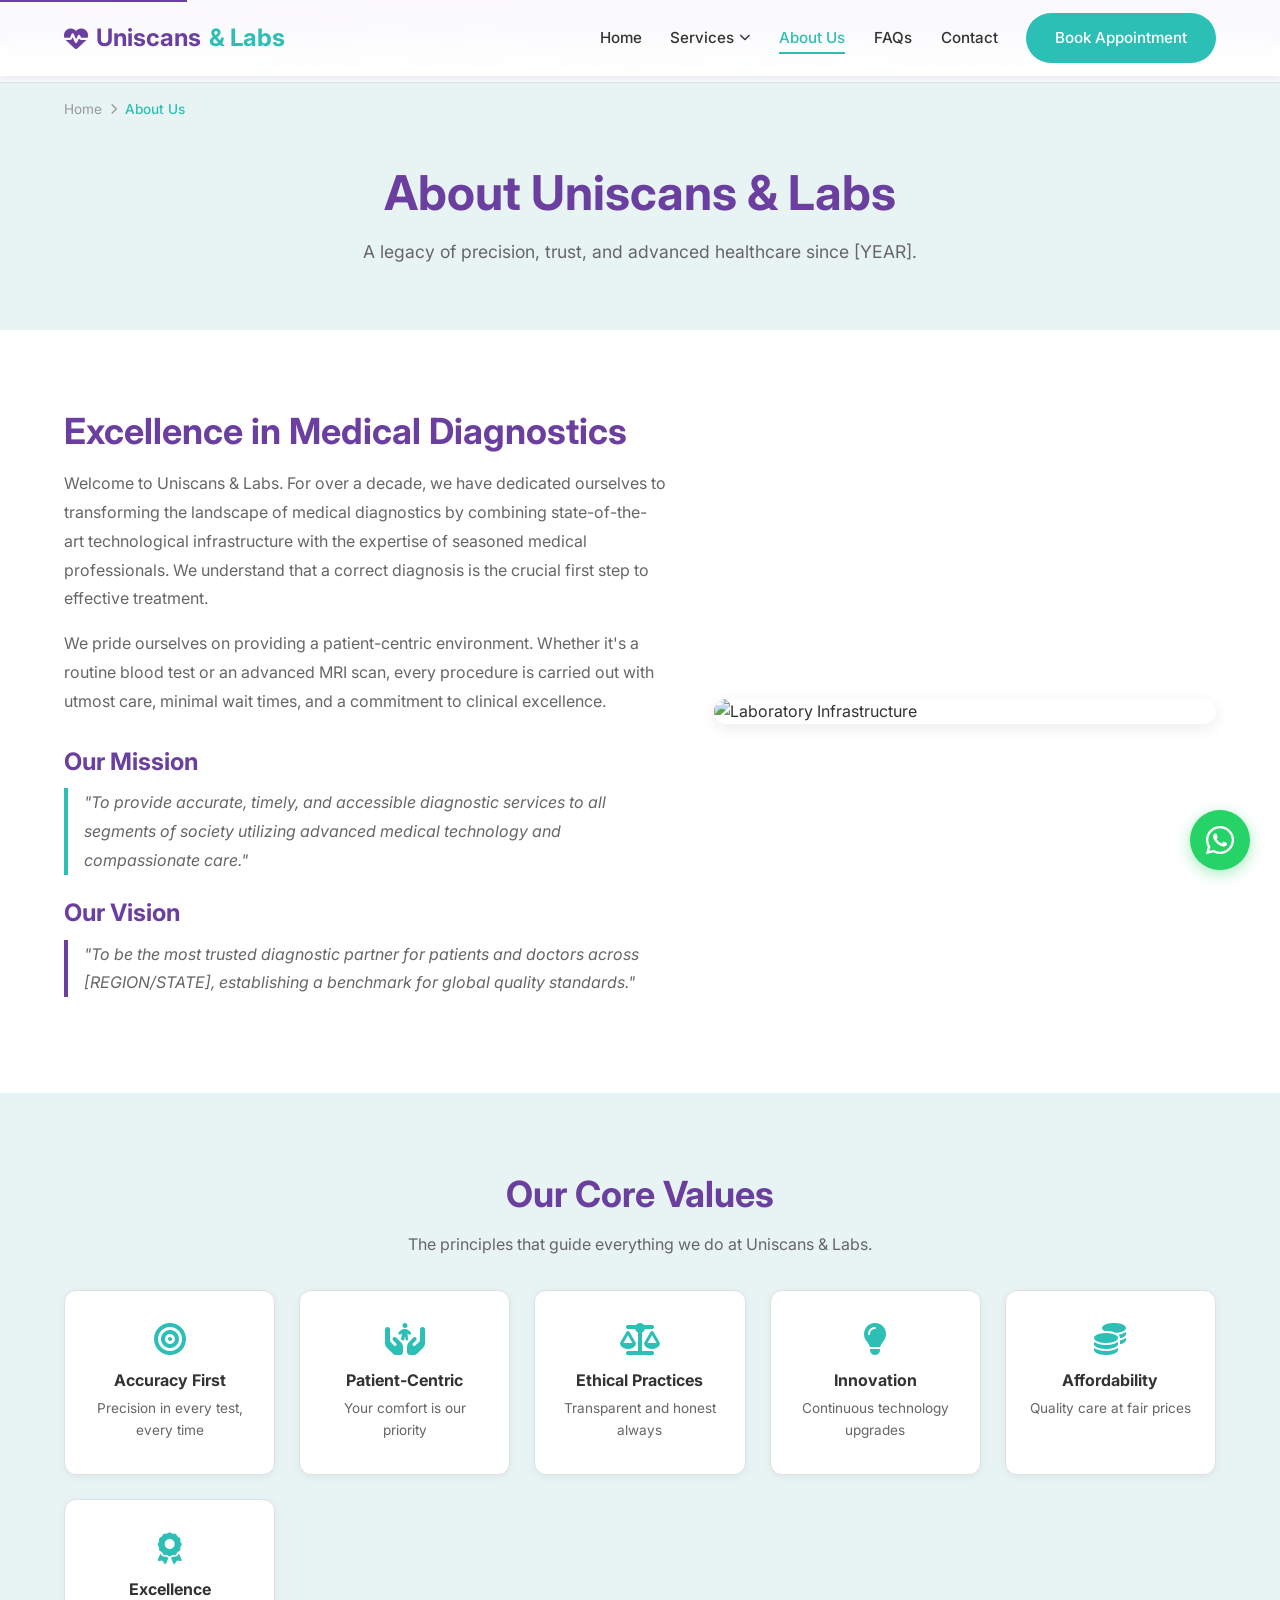
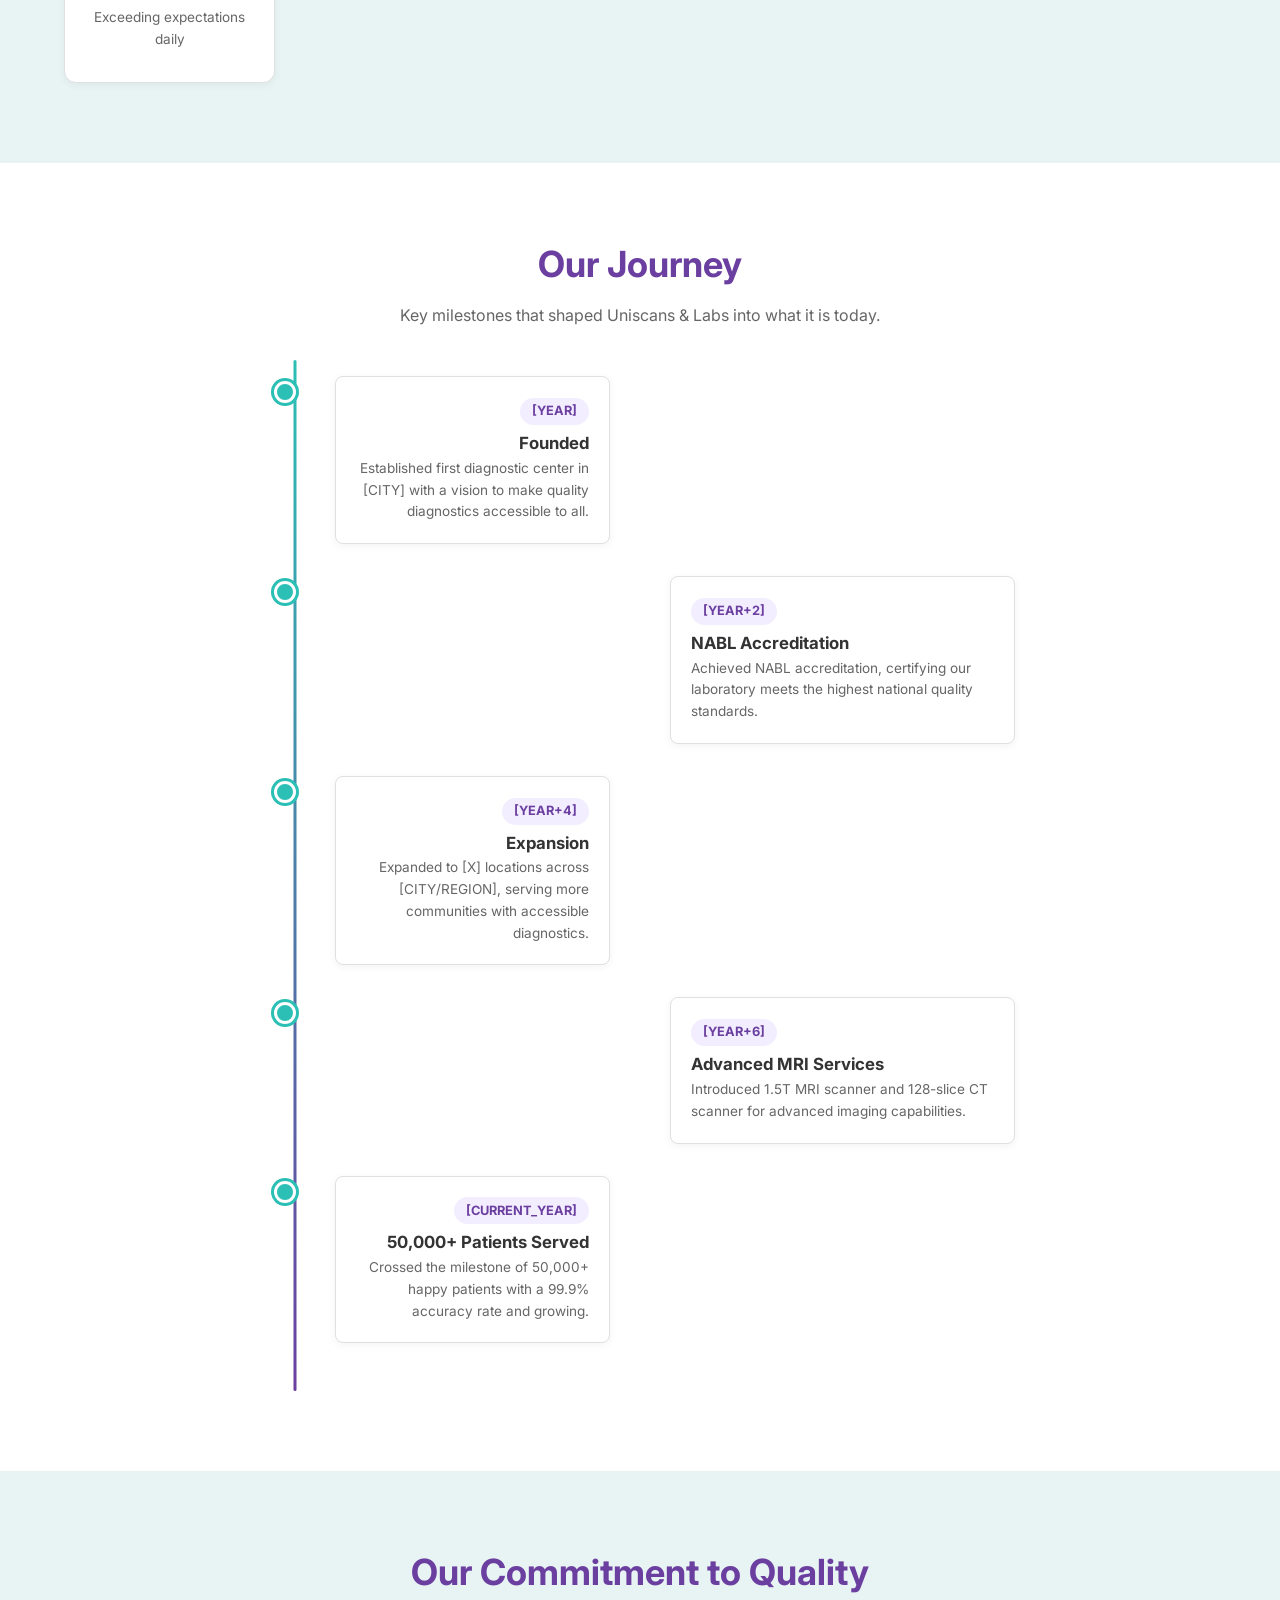
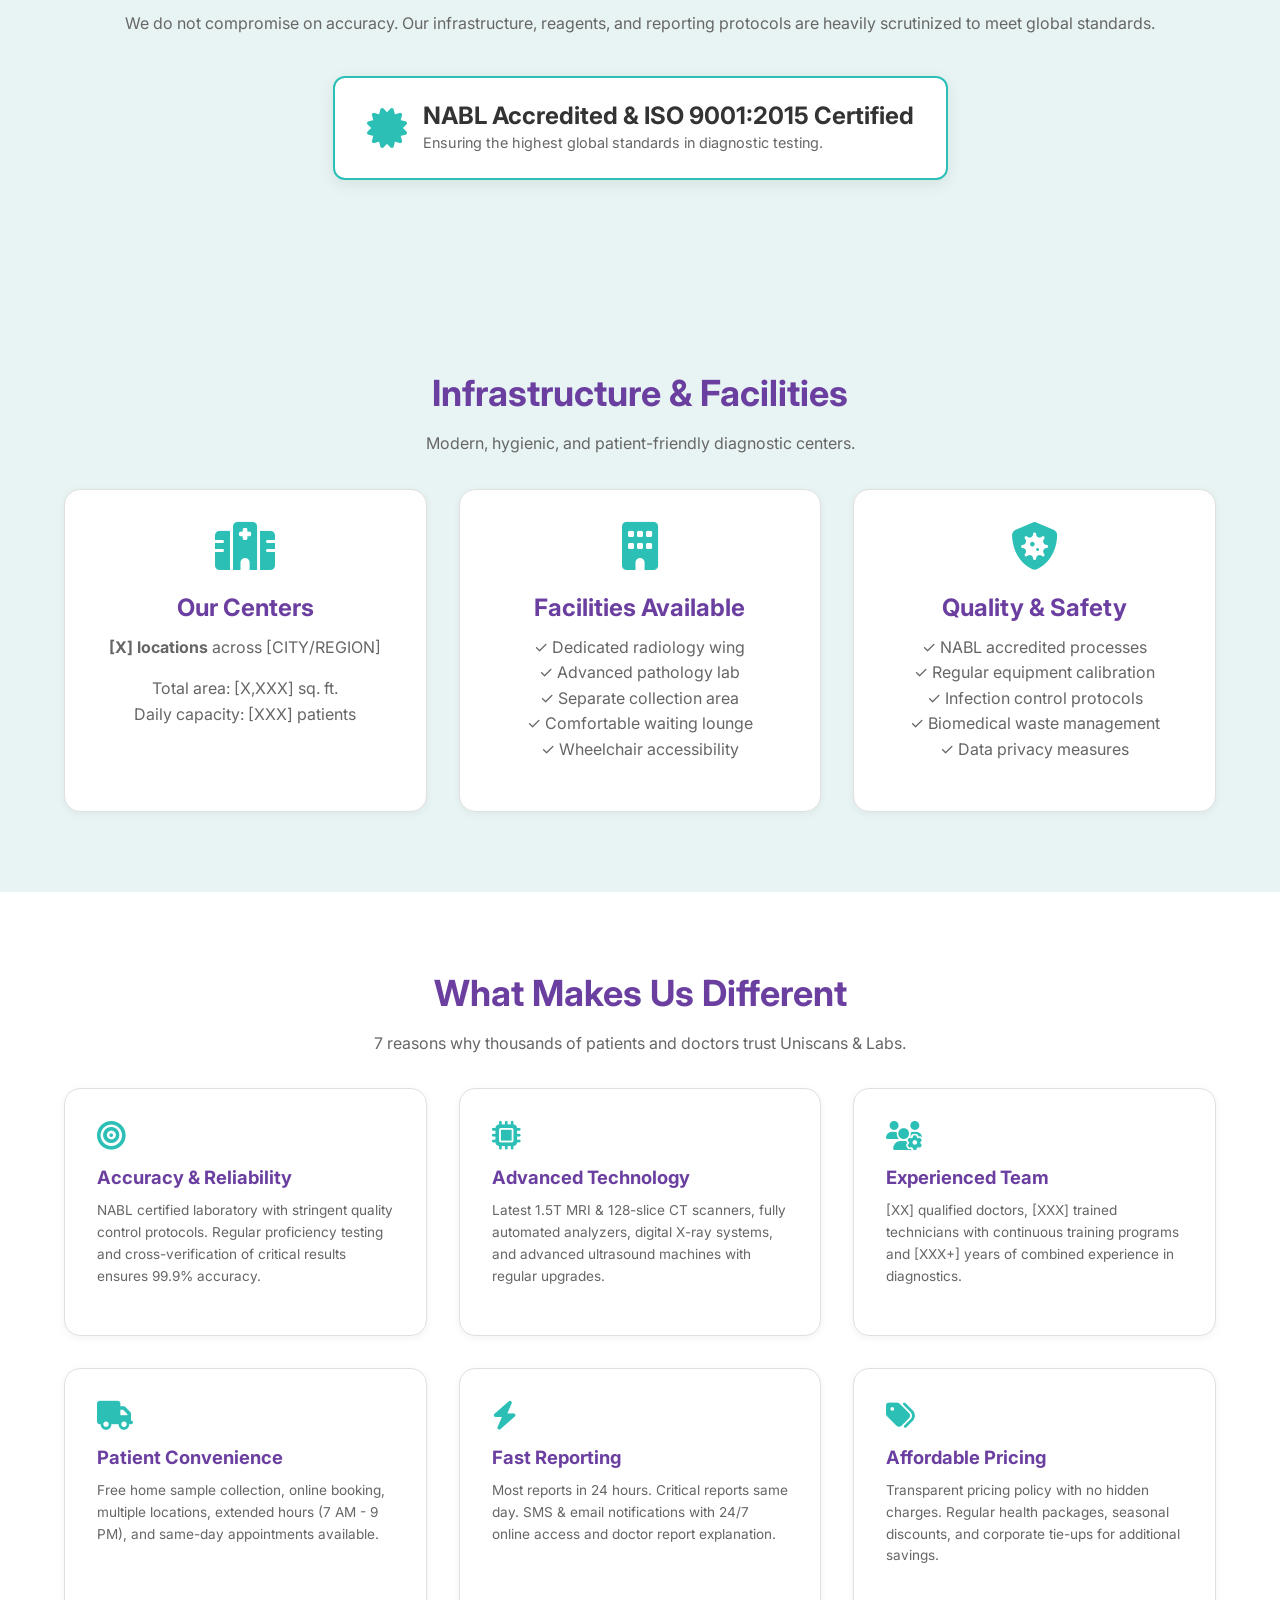
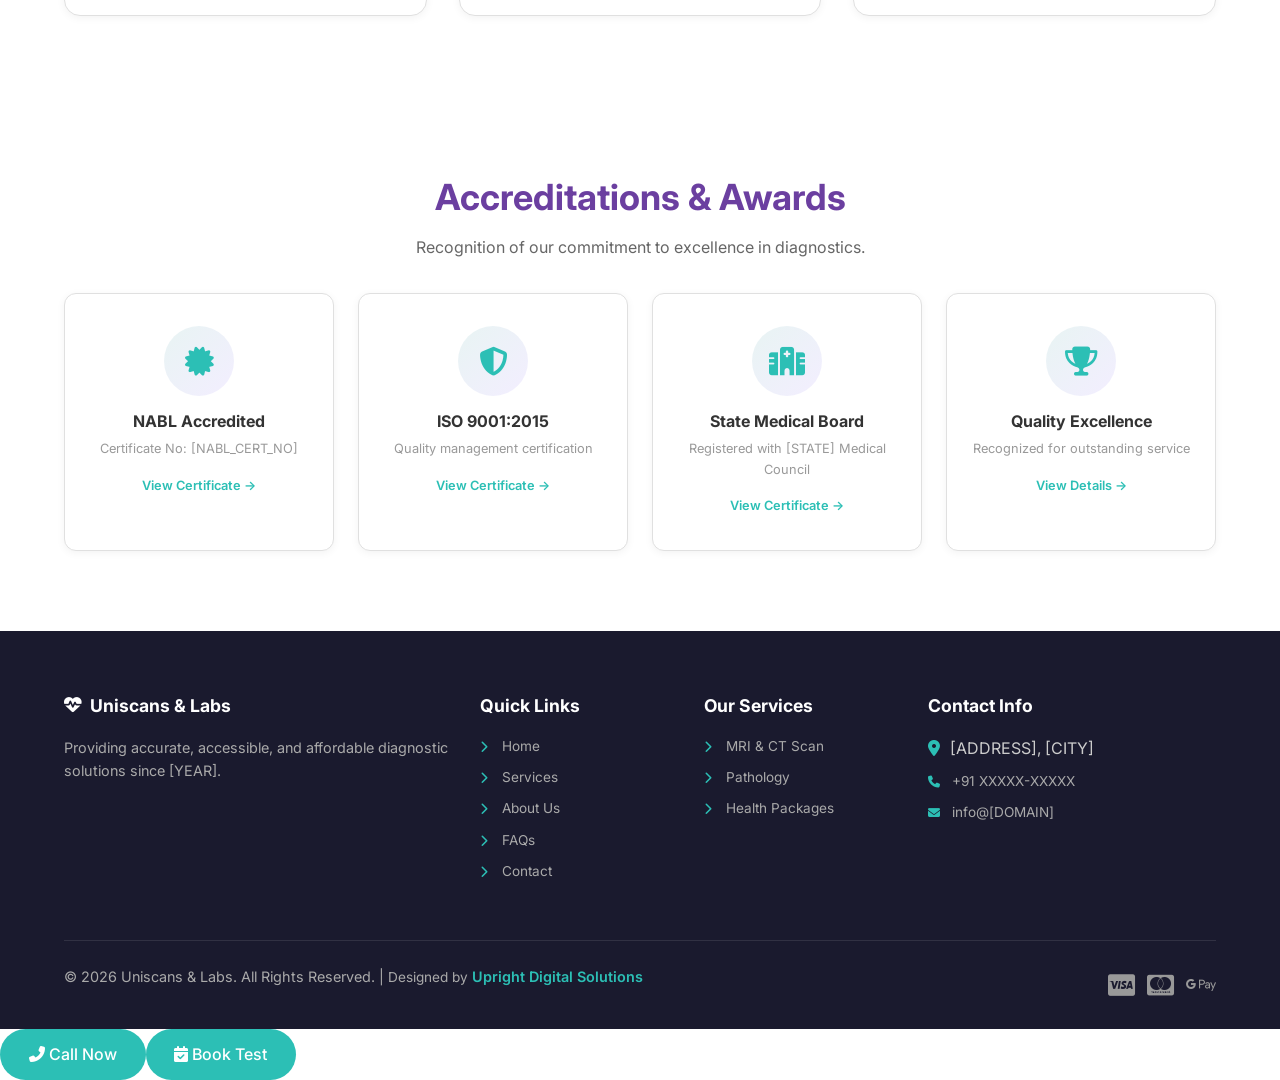
==== commit 1d424ab2: "Refactor UI: remove popups, streamline forms and update footers" ====
--- a/about.html
+++ b/about.html
@@ -12,9 +12,6 @@
 
     <a href="#main-content" class="skip-to-main">Skip to Main Content</a>
 
-    <!-- Promo Banner -->
-    <div class="promo-banner" id="promoBanner">🎉 Limited Time: Master Health Checkup @ ₹2,999 (Save ₹1,000) | <a href="packages.html">Book Now →</a><button class="promo-close" id="promoClose" aria-label="Close">×</button></div>
-
     <!-- Top Bar -->
     <div class="top-bar"><div class="container"><div class="top-bar-left"><a href="tel:+91XXXXXXXXXX"><i class="fas fa-phone-alt"></i> +91 XXXXX-XXXXX</a><a href="https://wa.me/91XXXXXXXXXX" target="_blank" rel="noopener"><i class="fab fa-whatsapp"></i> WhatsApp</a><span class="location-badge"><i class="fas fa-map-marker-alt"></i> Now in [CITY_NAME]</span></div><div class="top-bar-right"><a href="reports.html">View Reports</a><span class="top-bar-divider">|</span><a href="reports.html">Track Test</a></div></div></div>
 
@@ -171,67 +168,6 @@
         </div>
     </section>
 
-    <!-- Leadership Team -->
-    <section class="section" id="team">
-        <div class="container">
-            <div class="text-center mb-2">
-                <h2>Our Leadership Team</h2>
-                <p>Meet the visionaries and experts behind Uniscans & Labs.</p>
-            </div>
-            
-            <div class="grid" style="grid-template-columns: repeat(auto-fit, minmax(250px, 1fr));">
-                <div class="staff-card fade-in">
-                    <img src="https://images.unsplash.com/photo-1612349317150-e413f6a5b16d?q=80&w=400&auto=format&fit=crop" alt="Founder" class="staff-img" loading="lazy">
-                    <div class="staff-info">
-                        <h3>Dr. [FOUNDER_NAME]</h3>
-                        <p style="color: var(--teal); font-weight: 600; margin-bottom: 0.5rem;">Founder & Chief Radiologist</p>
-                        <div class="staff-badges">
-                            <span class="staff-badge">MD Radiodiagnosis</span>
-                            <span class="staff-badge experience">15+ Yrs Exp</span>
-                        </div>
-                        <p style="font-size: 0.85rem; margin-top: 0.75rem;">Pioneered advanced imaging diagnostics in [REGION]. With a focus on accessible healthcare, Dr. [FOUNDER_NAME] built Uniscans from a single-center pathology lab into a multi-location diagnostic powerhouse.</p>
-                        <div class="staff-meta">
-                            <span><i class="fas fa-id-card"></i> Reg: [REG_NO]</span>
-                            <span><i class="fas fa-language"></i> English, Hindi, Tamil</span>
-                        </div>
-                    </div>
-                </div>
-                <div class="staff-card fade-in">
-                    <img src="https://images.unsplash.com/photo-1559839734-2b71ea197ec2?q=80&w=400&auto=format&fit=crop" alt="Co-Founder" class="staff-img" loading="lazy">
-                    <div class="staff-info">
-                        <h3>Dr. [COFOUNDER_NAME]</h3>
-                        <p style="color: var(--teal); font-weight: 600; margin-bottom: 0.5rem;">Co-Founder & Lead Pathologist</p>
-                        <div class="staff-badges">
-                            <span class="staff-badge">MBBS, MD Pathology</span>
-                            <span class="staff-badge experience">12+ Yrs Exp</span>
-                        </div>
-                        <p style="font-size: 0.85rem; margin-top: 0.75rem;">Specializes in clinical biochemistry and hematology. Dr. [COFOUNDER_NAME] leads our pathology department with a focus on quality control protocols and automated analyzer precision.</p>
-                        <div class="staff-meta">
-                            <span><i class="fas fa-id-card"></i> Reg: [REG_NO]</span>
-                            <span><i class="fas fa-language"></i> English, Hindi</span>
-                        </div>
-                    </div>
-                </div>
-                <div class="staff-card fade-in">
-                    <img src="https://images.unsplash.com/photo-1537368910025-700350fe46c7?q=80&w=400&auto=format&fit=crop" alt="Medical Director" class="staff-img" loading="lazy">
-                    <div class="staff-info">
-                        <h3>Dr. [DIRECTOR_NAME]</h3>
-                        <p style="color: var(--teal); font-weight: 600; margin-bottom: 0.5rem;">Medical Director</p>
-                        <div class="staff-badges">
-                            <span class="staff-badge">DNB Radiodiagnosis</span>
-                            <span class="staff-badge experience">10+ Yrs Exp</span>
-                        </div>
-                        <p style="font-size: 0.85rem; margin-top: 0.75rem;">Ensures all operational SOPs are strictly followed across every center. Oversees quality management, equipment calibration schedules, and patient safety protocols.</p>
-                        <div class="staff-meta">
-                            <span><i class="fas fa-id-card"></i> Reg: [REG_NO]</span>
-                            <span><i class="fas fa-language"></i> English, Tamil</span>
-                        </div>
-                    </div>
-                </div>
-            </div>
-        </div>
-    </section>
-
     <!-- Infrastructure -->
     <section class="section section-alt">
         <div class="container">
@@ -302,24 +238,6 @@
         </div>
     </section>
 
-    <!-- Numbers That Matter -->
-    <section class="stats-section">
-        <div class="container">
-            <div class="text-center" style="color: white; margin-bottom: 2rem;">
-                <h2 style="color: white;">Numbers That Matter</h2>
-                <p style="color: rgba(255,255,255,0.8);">Our track record speaks for itself.</p>
-            </div>
-            <div class="stats-grid">
-                <div class="stat-item fade-in"><div class="stat-icon"><i class="fas fa-smile"></i></div><div class="stat-number" data-count="50000" data-suffix="+">0</div><div class="stat-label">Happy Patients</div></div>
-                <div class="stat-item fade-in"><div class="stat-icon"><i class="fas fa-vial"></i></div><div class="stat-number" data-count="150000" data-suffix="+">0</div><div class="stat-label">Tests Conducted</div></div>
-                <div class="stat-item fade-in"><div class="stat-icon"><i class="fas fa-map-marker-alt"></i></div><div class="stat-number" data-count="15" data-suffix="+">0</div><div class="stat-label">Locations</div></div>
-                <div class="stat-item fade-in"><div class="stat-icon"><i class="fas fa-building"></i></div><div class="stat-number" data-count="100" data-suffix="+">0</div><div class="stat-label">Corporate Clients</div></div>
-                <div class="stat-item fade-in"><div class="stat-icon"><i class="fas fa-bullseye"></i></div><div class="stat-number" data-count="99.9" data-suffix="%">0</div><div class="stat-label">Accuracy Rate</div></div>
-                <div class="stat-item fade-in"><div class="stat-icon"><i class="fas fa-user-md"></i></div><div class="stat-number" data-count="50" data-suffix="+">0</div><div class="stat-label">Medical Professionals</div></div>
-            </div>
-        </div>
-    </section>
-
     <!-- Accreditations -->
     <section class="section">
         <div class="container">
@@ -342,20 +260,19 @@
     <footer class="footer">
         <div class="container">
             <div class="footer-grid">
-                <div><h3 style="display: flex; align-items: center; gap: 0.5rem;"><i class="fas fa-heartbeat"></i> Uniscans & Labs</h3><p class="footer-about-text">Providing accurate, accessible, and affordable diagnostic solutions since [YEAR].</p><div class="footer-social"><a href="#" aria-label="Facebook"><i class="fab fa-facebook-f"></i></a><a href="#" aria-label="Instagram"><i class="fab fa-instagram"></i></a><a href="#" aria-label="Twitter"><i class="fab fa-twitter"></i></a><a href="#" aria-label="LinkedIn"><i class="fab fa-linkedin-in"></i></a></div></div>
+                <div><h3 style="display: flex; align-items: center; gap: 0.5rem;"><i class="fas fa-heartbeat"></i> Uniscans & Labs</h3><p class="footer-about-text">Providing accurate, accessible, and affordable diagnostic solutions since [YEAR].</p></div>
                 <div><h3>Quick Links</h3><ul class="footer-links"><li><a href="index.html"><i class="fas fa-chevron-right"></i> Home</a></li><li><a href="services.html"><i class="fas fa-chevron-right"></i> Services</a></li><li><a href="about.html"><i class="fas fa-chevron-right"></i> About Us</a></li><li><a href="faq.html"><i class="fas fa-chevron-right"></i> FAQs</a></li><li><a href="contact.html"><i class="fas fa-chevron-right"></i> Contact</a></li></ul></div>
                 <div><h3>Our Services</h3><ul class="footer-links"><li><a href="services.html"><i class="fas fa-chevron-right"></i> MRI & CT Scan</a></li><li><a href="services.html"><i class="fas fa-chevron-right"></i> Pathology</a></li><li><a href="packages.html"><i class="fas fa-chevron-right"></i> Health Packages</a></li></ul></div>
                 <div><h3>Contact Info</h3><ul class="footer-links"><li><i class="fas fa-map-marker-alt" style="width: 18px; color: var(--teal);"></i> [ADDRESS], [CITY]</li><li><a href="tel:+91XXXXXXXXXX"><i class="fas fa-phone" style="width: 18px; color: var(--teal);"></i> +91 XXXXX-XXXXX</a></li><li><a href="mailto:info@[DOMAIN]"><i class="fas fa-envelope" style="width: 18px; color: var(--teal);"></i> info@[DOMAIN]</a></li></ul></div>
-                <div><h3>Important</h3><ul class="footer-links"><li><a href="privacy.html"><i class="fas fa-chevron-right"></i> Privacy Policy</a></li><li><a href="terms.html"><i class="fas fa-chevron-right"></i> Terms</a></li><li><a href="refund.html"><i class="fas fa-chevron-right"></i> Refund Policy</a></li></ul></div>
-                <div><h3>For Patients</h3><ul class="footer-links"><li><a href="reports.html"><i class="fas fa-chevron-right"></i> Download Reports</a></li><li><a href="test-catalog.html"><i class="fas fa-chevron-right"></i> Test Catalog</a></li></ul></div>
-            </div>
-            <div class="footer-bottom"><div class="footer-bottom-inner"><p>&copy; 2026 Uniscans & Labs. All Rights Reserved.</p><div class="payment-methods"><i class="fab fa-cc-visa"></i><i class="fab fa-cc-mastercard"></i><i class="fab fa-google-pay"></i></div><div class="ssl-badge"><i class="fas fa-lock"></i> SSL Secured</div></div></div>
+                
+                
+            </div>
+            <div class="footer-bottom"><div class="footer-bottom-inner"><p>&copy; 2026 Uniscans & Labs. All Rights Reserved. | <span style="font-size: 0.85rem;">Designed by <a href="#" style="color: var(--teal); font-weight: 600;">Upright Digital Solutions</a></span></p><div class="payment-methods"><i class="fab fa-cc-visa"></i><i class="fab fa-cc-mastercard"></i><i class="fab fa-google-pay"></i></div></div></div>
         </div>
     </footer>
 
     <a href="https://wa.me/91XXXXXXXXXX?text=Hi%2C%20I%20want%20to%20book%20a%20test." class="whatsapp-float" aria-label="Chat on WhatsApp" target="_blank" rel="noopener"><i class="fab fa-whatsapp"></i><span class="tooltip">Chat with us</span></a>
     <button class="back-to-top" id="backToTop" aria-label="Scroll to top"><i class="fas fa-arrow-up"></i></button>
-    <div class="cookie-banner" id="cookieBanner"><p>We use cookies to improve your experience. <a href="privacy.html">Learn More</a></p><div class="cookie-buttons"><button class="btn cookie-btn-decline" id="cookieDecline">Decline</button><button class="btn btn-accent" id="cookieAccept">Accept</button></div></div>
     <div class="mobile-bottom-cta"><a href="tel:+91XXXXXXXXXX" class="btn btn-primary"><i class="fas fa-phone-alt"></i> Call Now</a><a href="appointment.html" class="btn btn-accent"><i class="fas fa-calendar-check"></i> Book Test</a></div>
 
     <script src="script.js"></script>
--- a/styles.css
+++ b/styles.css
@@ -1403,7 +1403,7 @@
 
 .footer-grid {
   display: grid;
-  grid-template-columns: 1.5fr 1fr 1fr 1fr 1fr 1fr;
+  grid-template-columns: 2fr 1fr 1fr 1.5fr;
   gap: 2rem;
   margin-bottom: 3rem;
 }
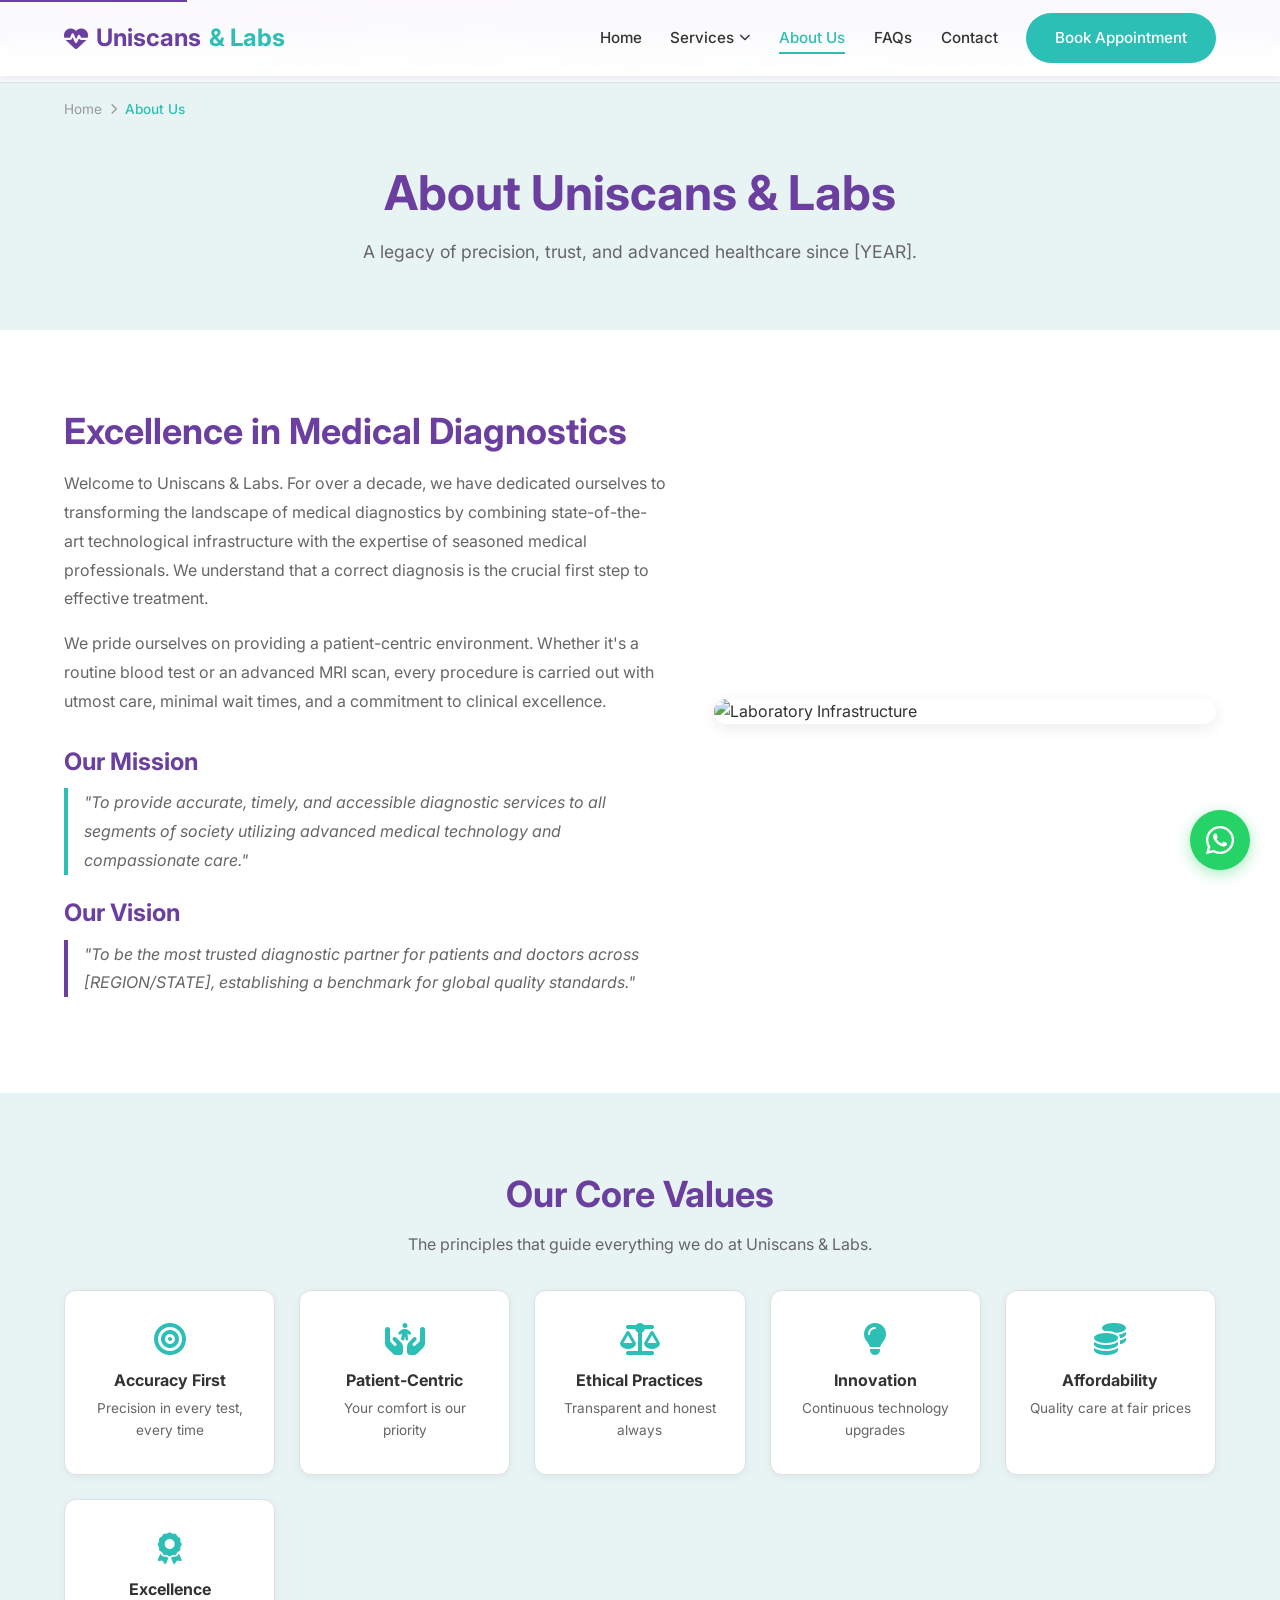
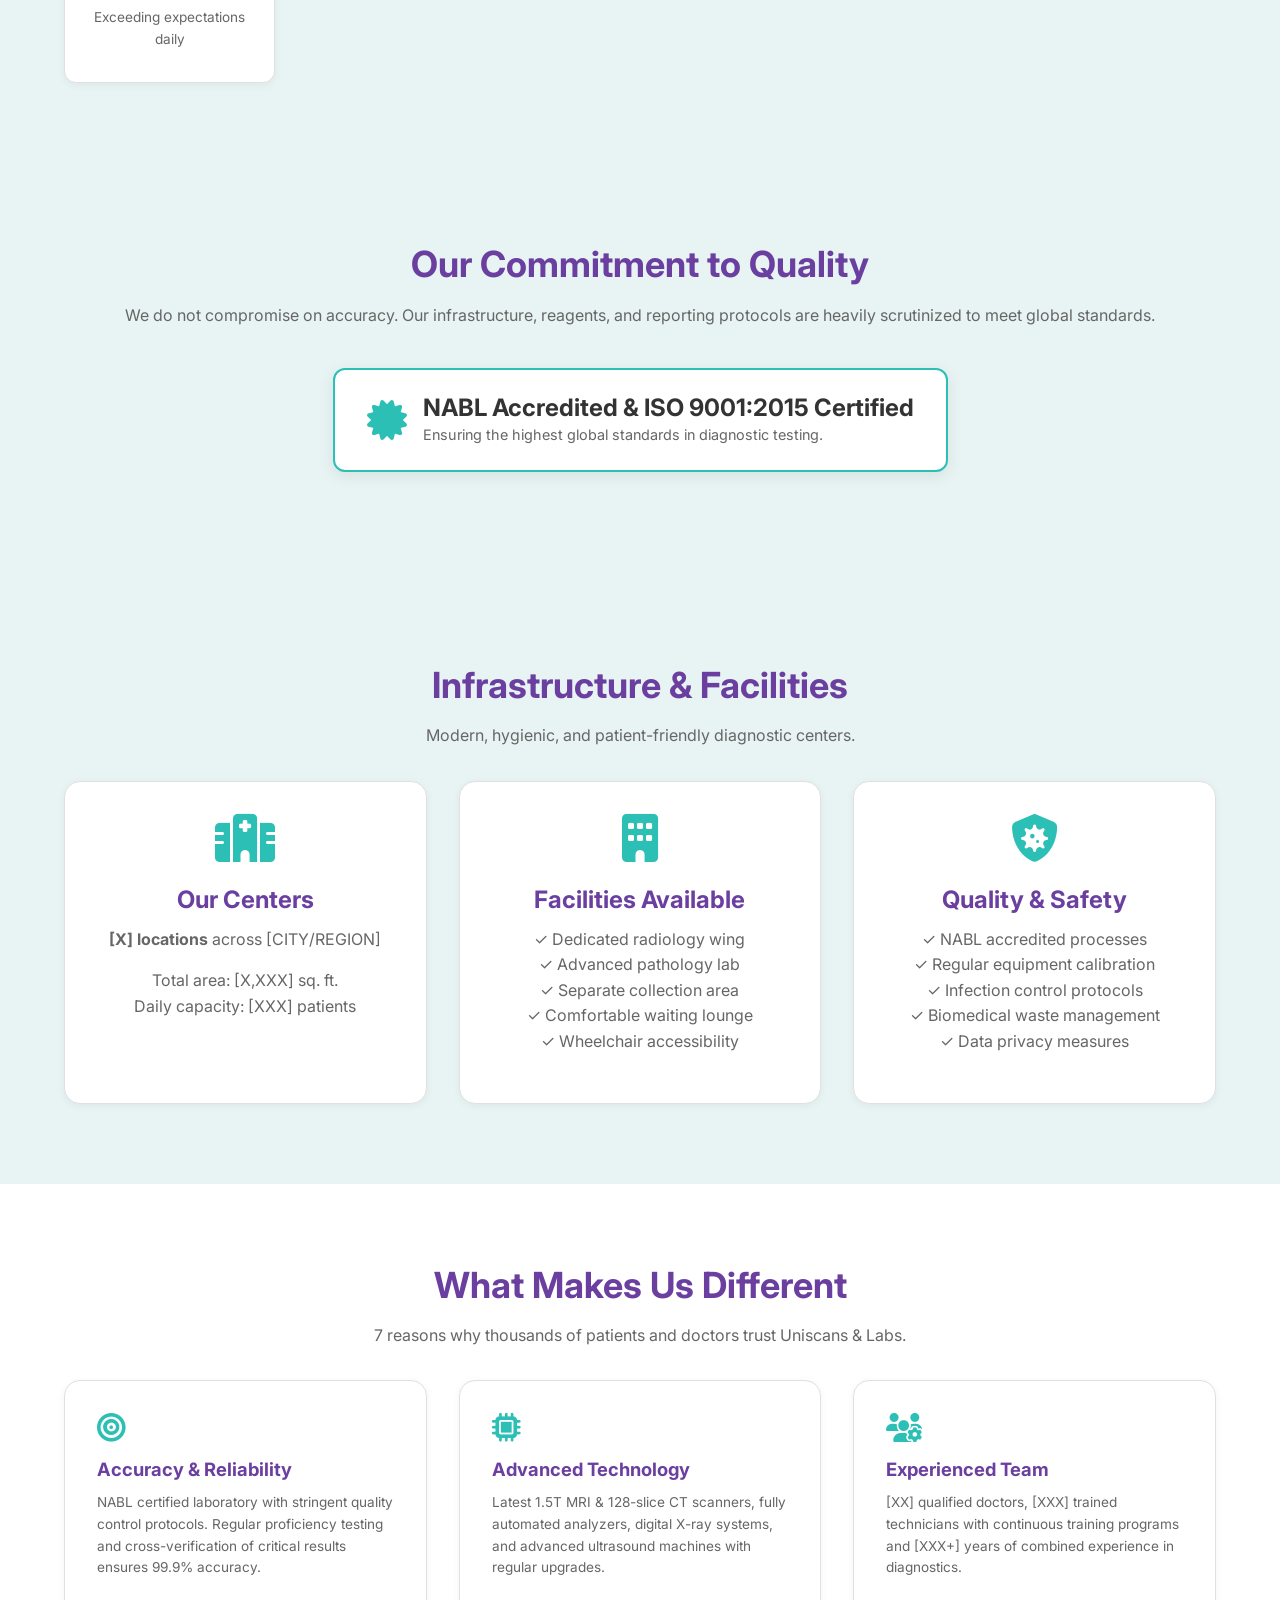
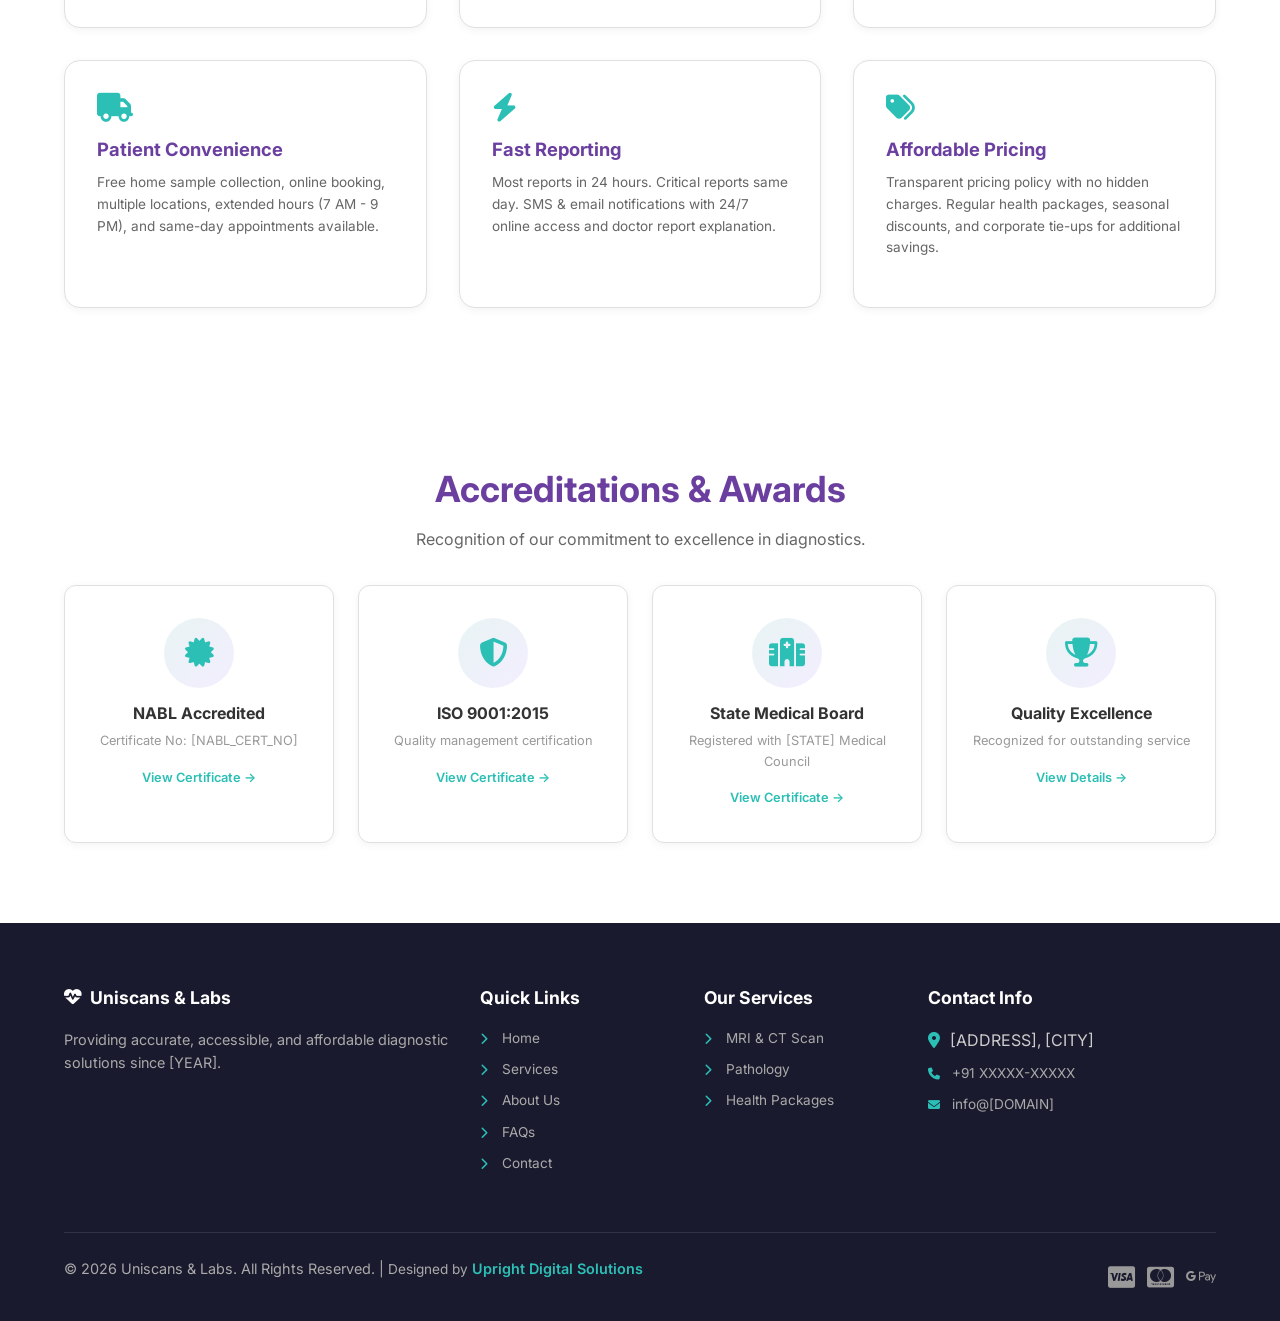
==== commit e9e72d8b: "UI refactor: remove remaining sections, mobile CTAs and footer whitespace issues" ====
--- a/about.html
+++ b/about.html
@@ -101,58 +101,6 @@
         </div>
     </section>
 
-    <!-- Journey Timeline -->
-    <section class="section">
-        <div class="container">
-            <div class="text-center mb-2">
-                <h2>Our Journey</h2>
-                <p>Key milestones that shaped Uniscans & Labs into what it is today.</p>
-            </div>
-            <div class="timeline">
-                <div class="timeline-item fade-in">
-                    <div class="timeline-dot"></div>
-                    <div class="timeline-content">
-                        <span class="timeline-year">[YEAR]</span>
-                        <h4>Founded</h4>
-                        <p>Established first diagnostic center in [CITY] with a vision to make quality diagnostics accessible to all.</p>
-                    </div>
-                </div>
-                <div class="timeline-item fade-in">
-                    <div class="timeline-dot"></div>
-                    <div class="timeline-content">
-                        <span class="timeline-year">[YEAR+2]</span>
-                        <h4>NABL Accreditation</h4>
-                        <p>Achieved NABL accreditation, certifying our laboratory meets the highest national quality standards.</p>
-                    </div>
-                </div>
-                <div class="timeline-item fade-in">
-                    <div class="timeline-dot"></div>
-                    <div class="timeline-content">
-                        <span class="timeline-year">[YEAR+4]</span>
-                        <h4>Expansion</h4>
-                        <p>Expanded to [X] locations across [CITY/REGION], serving more communities with accessible diagnostics.</p>
-                    </div>
-                </div>
-                <div class="timeline-item fade-in">
-                    <div class="timeline-dot"></div>
-                    <div class="timeline-content">
-                        <span class="timeline-year">[YEAR+6]</span>
-                        <h4>Advanced MRI Services</h4>
-                        <p>Introduced 1.5T MRI scanner and 128-slice CT scanner for advanced imaging capabilities.</p>
-                    </div>
-                </div>
-                <div class="timeline-item fade-in">
-                    <div class="timeline-dot"></div>
-                    <div class="timeline-content">
-                        <span class="timeline-year">[CURRENT_YEAR]</span>
-                        <h4>50,000+ Patients Served</h4>
-                        <p>Crossed the milestone of 50,000+ happy patients with a 99.9% accuracy rate and growing.</p>
-                    </div>
-                </div>
-            </div>
-        </div>
-    </section>
-
     <!-- NABL Certification -->
     <section class="section section-alt text-center">
         <div class="container">
@@ -273,8 +221,6 @@
 
     <a href="https://wa.me/91XXXXXXXXXX?text=Hi%2C%20I%20want%20to%20book%20a%20test." class="whatsapp-float" aria-label="Chat on WhatsApp" target="_blank" rel="noopener"><i class="fab fa-whatsapp"></i><span class="tooltip">Chat with us</span></a>
     <button class="back-to-top" id="backToTop" aria-label="Scroll to top"><i class="fas fa-arrow-up"></i></button>
-    <div class="mobile-bottom-cta"><a href="tel:+91XXXXXXXXXX" class="btn btn-primary"><i class="fas fa-phone-alt"></i> Call Now</a><a href="appointment.html" class="btn btn-accent"><i class="fas fa-calendar-check"></i> Book Test</a></div>
-
     <script src="script.js"></script>
 </body>
 </html>
--- a/styles.css
+++ b/styles.css
@@ -3573,9 +3573,7 @@
     bottom: 60px;
   }
 
-  body {
-    padding-bottom: 60px;
-  }
+
 }
 
 /* Focus outlines for accessibility */
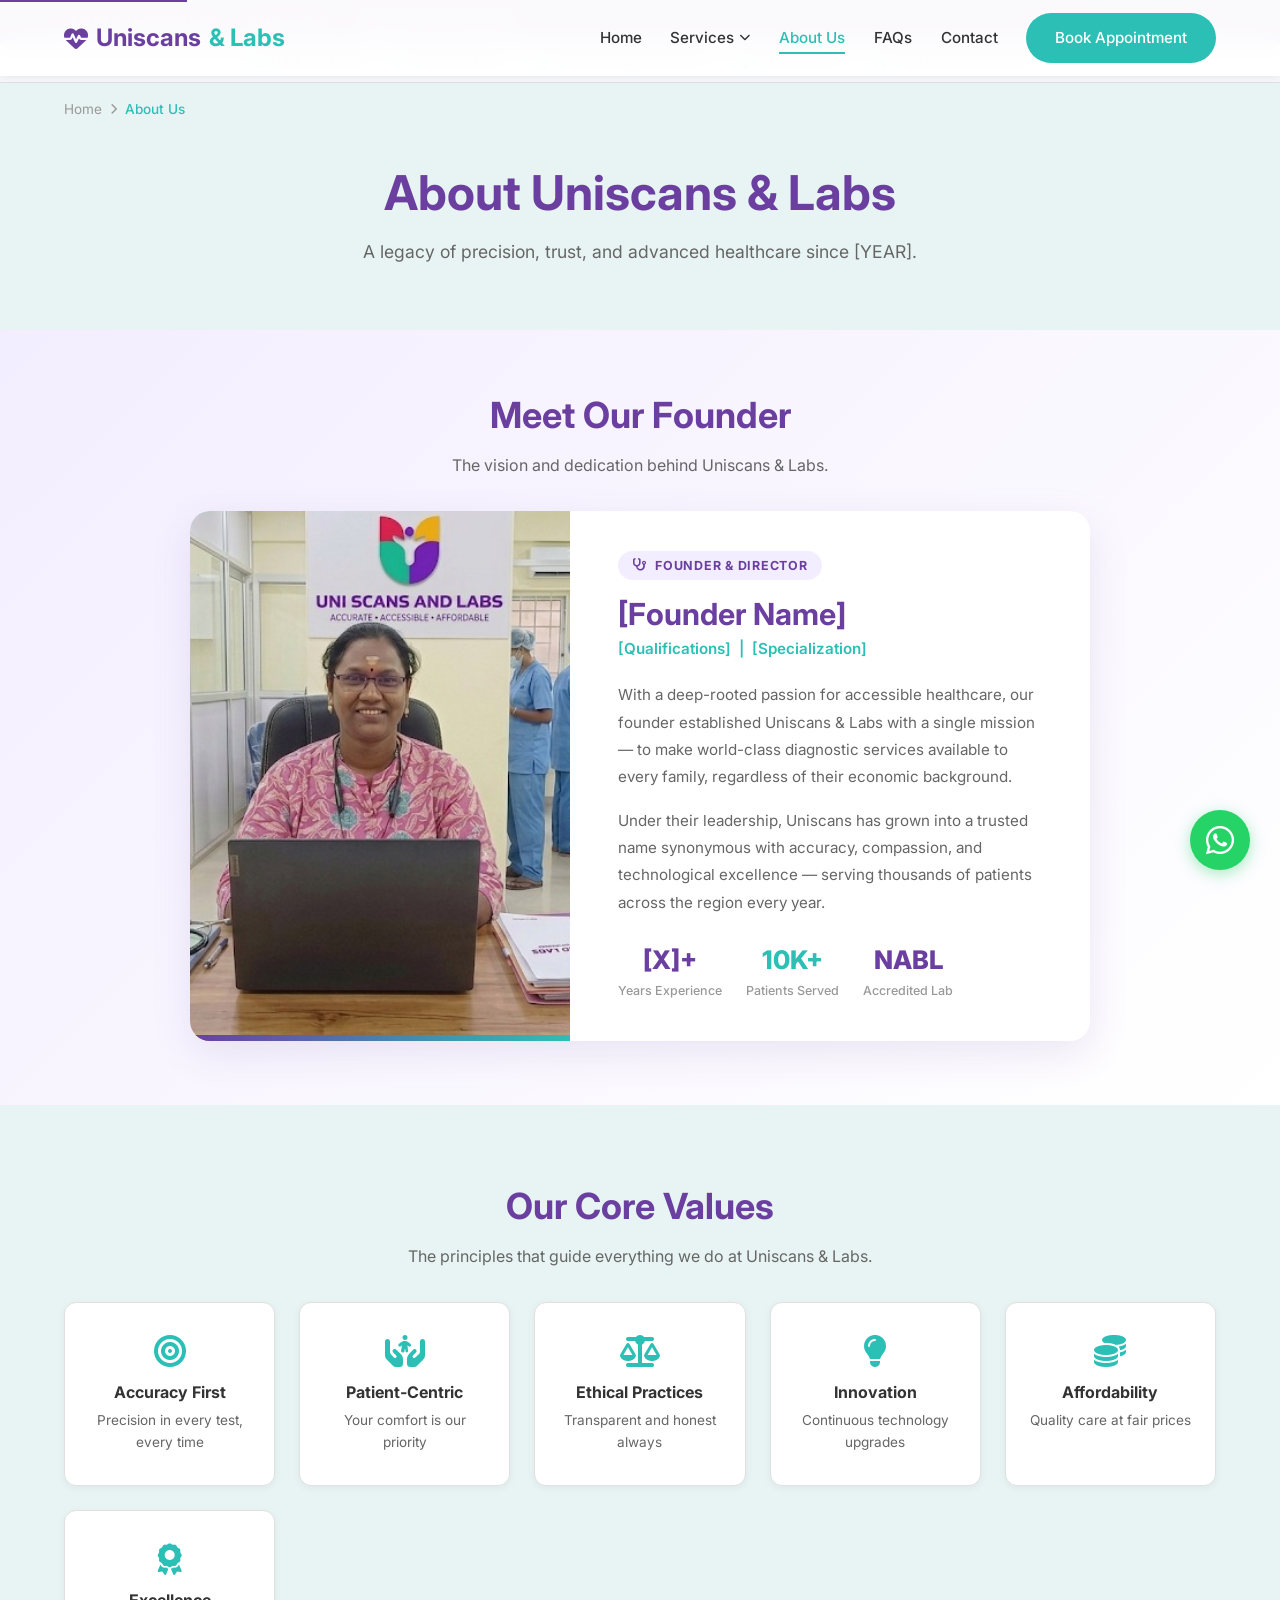
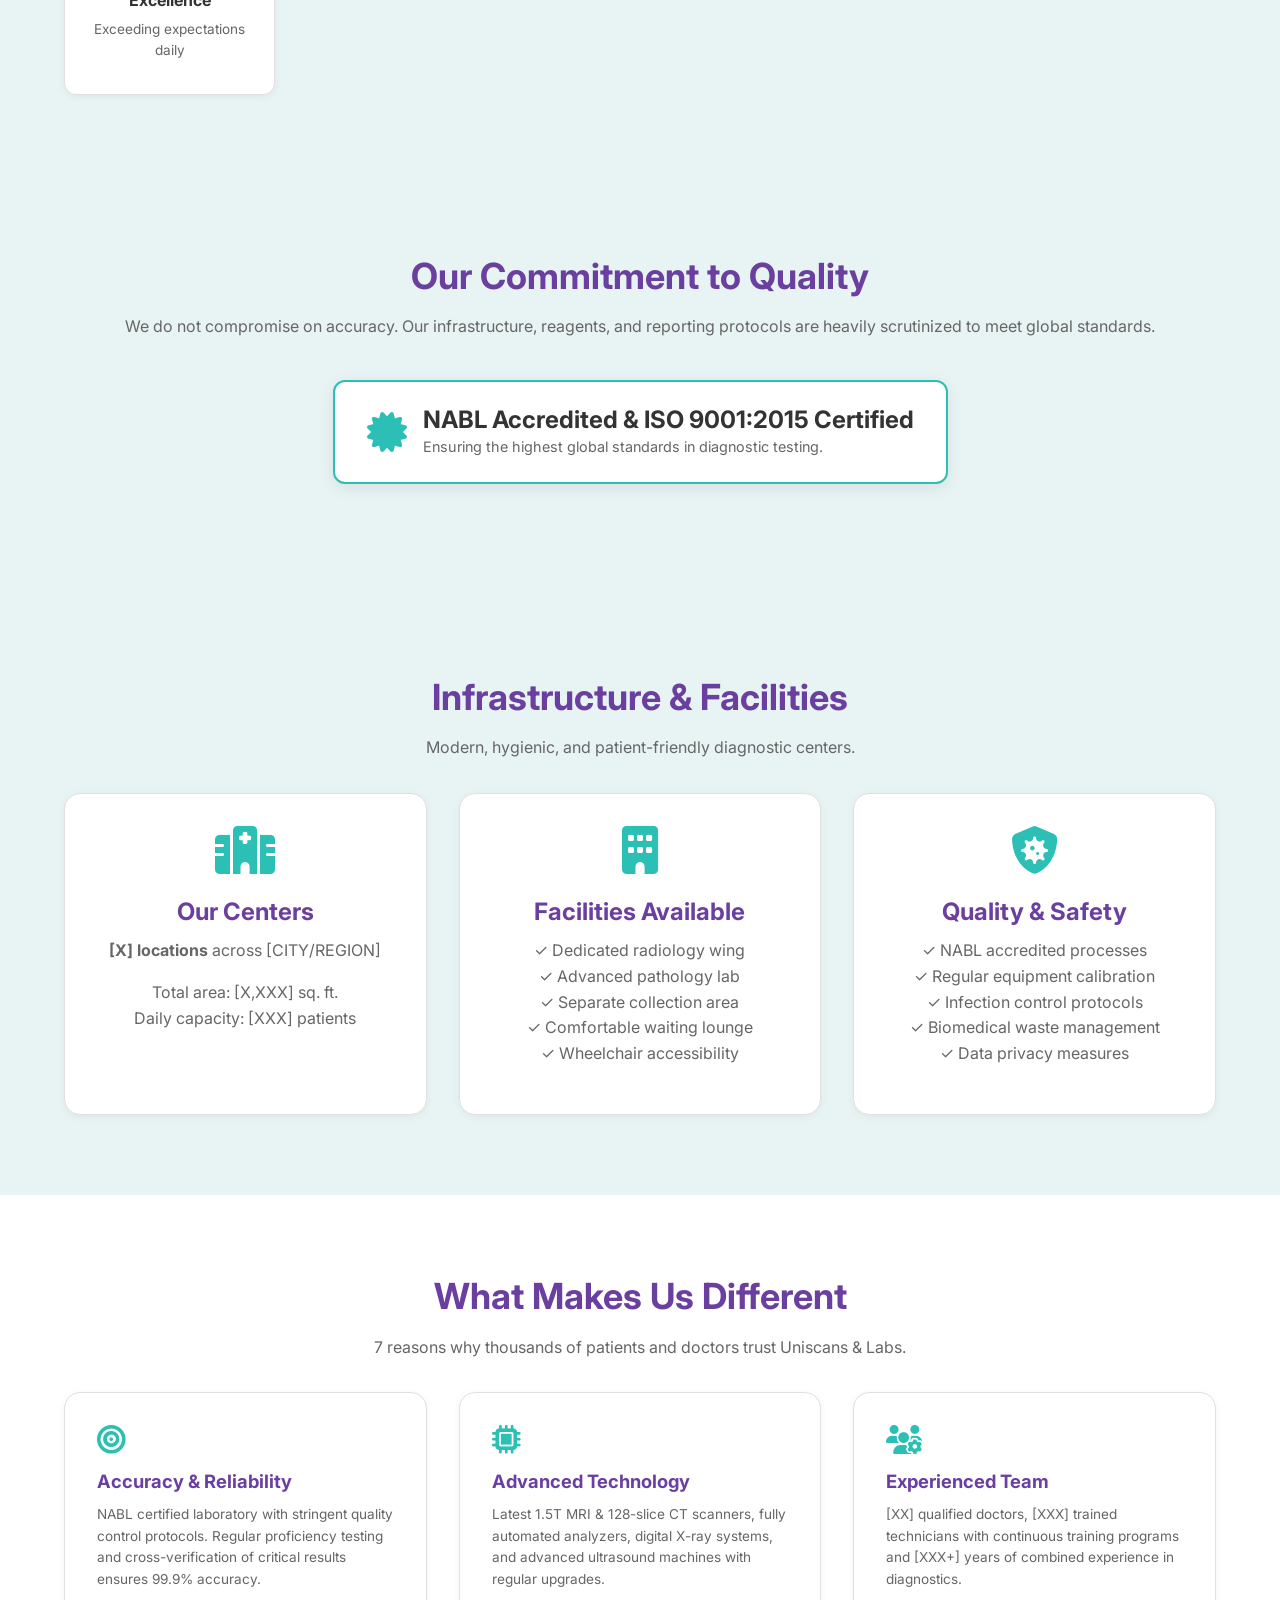
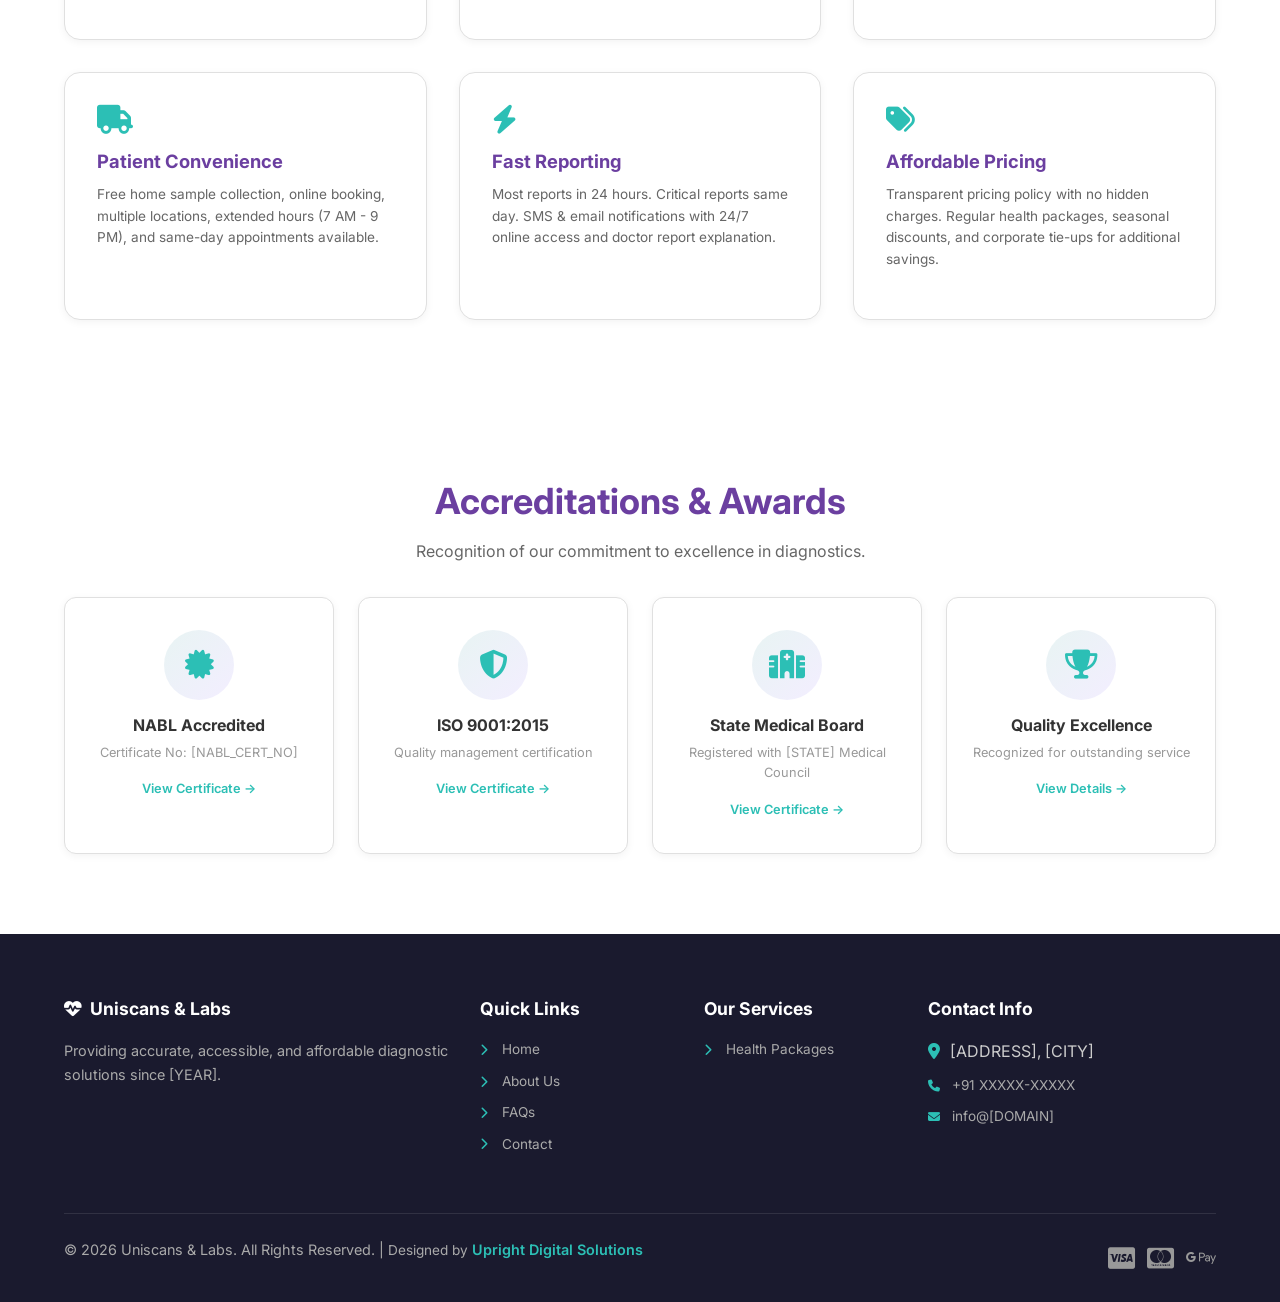
==== commit aa29a2ed: "update1" ====
--- a/about.html
+++ b/about.html
@@ -7,6 +7,13 @@
     <meta name="description" content="Learn about Uniscans & Labs - our NABL accredited laboratory, experienced team of 50+ medical professionals, and our commitment to accurate, affordable diagnostics.">
     <link rel="stylesheet" href="styles.css">
     <link rel="stylesheet" href="https://cdnjs.cloudflare.com/ajax/libs/font-awesome/6.4.0/css/all.min.css">
+    <style>
+        @media (max-width: 720px) {
+            .founder-card { grid-template-columns: 1fr !important; }
+            .founder-card > div:first-child { min-height: 280px !important; }
+            .founder-card > div:last-child { padding: 1.5rem !important; }
+        }
+    </style>
 </head>
 <body>
 
@@ -16,7 +23,7 @@
     <div class="top-bar"><div class="container"><div class="top-bar-left"><a href="tel:+91XXXXXXXXXX"><i class="fas fa-phone-alt"></i> +91 XXXXX-XXXXX</a><a href="https://wa.me/91XXXXXXXXXX" target="_blank" rel="noopener"><i class="fab fa-whatsapp"></i> WhatsApp</a><span class="location-badge"><i class="fas fa-map-marker-alt"></i> Now in [CITY_NAME]</span></div><div class="top-bar-right"><a href="reports.html">View Reports</a><span class="top-bar-divider">|</span><a href="reports.html">Track Test</a></div></div></div>
 
     <!-- Navbar -->
-    <header class="navbar" id="navbar"><div class="container"><a href="index.html" class="logo"><i class="fas fa-heartbeat"></i> Uniscans <span>& Labs</span></a><nav class="nav-links" id="navLinks"><a href="index.html">Home</a><div class="nav-dropdown"><a href="services.html">Services <i class="fas fa-chevron-down"></i></a><div class="dropdown-menu"><a href="services.html"><i class="fas fa-stethoscope"></i> All Services</a><a href="packages.html"><i class="fas fa-box-open"></i> Health Packages</a><a href="test-catalog.html"><i class="fas fa-list-alt"></i> Test Catalog</a><a href="preparation.html"><i class="fas fa-clipboard-list"></i> Preparation Guides</a></div></div><a href="about.html" class="active">About Us</a><a href="faq.html">FAQs</a><a href="contact.html">Contact</a><a href="appointment.html" class="btn btn-accent">Book Appointment</a></nav><div class="mobile-toggle" id="mobileToggle"><i class="fas fa-bars"></i></div></div></header>
+    <header class="navbar" id="navbar"><div class="container"><a href="index.html" class="logo"><i class="fas fa-heartbeat"></i> Uniscans <span>& Labs</span></a><nav class="nav-links" id="navLinks"><a href="index.html">Home</a><div class="nav-dropdown"><a href="packages.html">Services <i class="fas fa-chevron-down"></i></a><div class="dropdown-menu"><a href="packages.html"><i class="fas fa-box-open"></i> Health Packages</a></div></div><a href="about.html" class="active">About Us</a><a href="faq.html">FAQs</a><a href="contact.html">Contact</a><a href="appointment.html" class="btn btn-accent">Book Appointment</a></nav><div class="mobile-toggle" id="mobileToggle"><i class="fas fa-bars"></i></div></div></header>
     <div class="mobile-overlay" id="mobileOverlay"></div>
 
     <!-- Trust Bar -->
@@ -35,31 +42,113 @@
         </div>
     </section>
 
-    <!-- Company Story -->
-    <section class="section">
-        <div class="container about-grid">
-            <div class="about-content">
-                <h2>Excellence in Medical Diagnostics</h2>
-                <p>Welcome to Uniscans & Labs. For over a decade, we have dedicated ourselves to transforming the landscape of medical diagnostics by combining state-of-the-art technological infrastructure with the expertise of seasoned medical professionals. We understand that a correct diagnosis is the crucial first step to effective treatment.</p>
-                <p>We pride ourselves on providing a patient-centric environment. Whether it's a routine blood test or an advanced MRI scan, every procedure is carried out with utmost care, minimal wait times, and a commitment to clinical excellence.</p>
-                
-                <div style="margin-top: 2rem;">
-                    <h3>Our Mission</h3>
-                    <p style="border-left: 4px solid var(--teal); padding-left: 1rem; font-style: italic;">"To provide accurate, timely, and accessible diagnostic services to all segments of society utilizing advanced medical technology and compassionate care."</p>
-                </div>
-                
-                <div style="margin-top: 1.5rem;">
-                    <h3>Our Vision</h3>
-                    <p style="border-left: 4px solid var(--purple); padding-left: 1rem; font-style: italic;">"To be the most trusted diagnostic partner for patients and doctors across [REGION/STATE], establishing a benchmark for global quality standards."</p>
-                </div>
-            </div>
-            <div class="about-image">
-                <img src="https://images.unsplash.com/photo-1551076805-e18690c5e561?q=80&w=800&auto=format&fit=crop" alt="Laboratory Infrastructure" loading="lazy">
+    <!-- Founder / Leadership Section -->
+    <section class="section" style="background: linear-gradient(135deg, var(--section-light-purple) 0%, #fff 100%); padding: 4rem 0;">
+        <div class="container">
+            <div class="text-center mb-2">
+                <h2>Meet Our Founder</h2>
+                <p>The vision and dedication behind Uniscans &amp; Labs.</p>
+            </div>
+            <div class="founder-card" style="
+                display: grid;
+                grid-template-columns: 380px 1fr;
+                gap: 3rem;
+                align-items: center;
+                background: white;
+                border-radius: 20px;
+                box-shadow: 0 12px 40px rgba(107,63,160,0.12);
+                overflow: hidden;
+                max-width: 900px;
+                margin: 0 auto;
+            ">
+                <!-- Photo -->
+                <div style="position: relative; height: 100%; min-height: 420px;">
+                    <img
+                        src="founder.jpg"
+                        alt="Founder of Uniscans & Labs at the diagnostic center"
+                        style="
+                            width: 100%;
+                            height: 100%;
+                            object-fit: cover;
+                            object-position: center top;
+                            display: block;
+                        "
+                        loading="lazy"
+                        onerror="this.style.display='none'; this.nextElementSibling.style.display='flex';"
+                    >
+                    <!-- Fallback if image missing -->
+                    <div style="
+                        display: none;
+                        width: 100%;
+                        height: 420px;
+                        background: linear-gradient(135deg, var(--section-light-purple), var(--section-alt));
+                        align-items: center;
+                        justify-content: center;
+                        flex-direction: column;
+                        gap: 1rem;
+                        color: var(--purple);
+                    ">
+                        <i class="fas fa-user-md" style="font-size: 5rem; opacity: 0.4;"></i>
+                        <p style="opacity: 0.6; font-size: 0.85rem; margin: 0;">Photo coming soon</p>
+                    </div>
+                    <!-- Accent bar -->
+                    <div style="
+                        position: absolute;
+                        bottom: 0; left: 0; right: 0;
+                        height: 6px;
+                        background: linear-gradient(90deg, var(--purple), var(--teal));
+                    "></div>
+                </div>
+
+                <!-- Bio -->
+                <div style="padding: 2.5rem 2.5rem 2.5rem 0;">
+                    <div style="
+                        display: inline-flex;
+                        align-items: center;
+                        gap: 0.5rem;
+                        background: var(--section-light-purple);
+                        color: var(--purple);
+                        font-size: 0.78rem;
+                        font-weight: 700;
+                        padding: 0.3rem 0.9rem;
+                        border-radius: 50px;
+                        letter-spacing: 0.06em;
+                        text-transform: uppercase;
+                        margin-bottom: 1rem;
+                    ">
+                        <i class="fas fa-stethoscope"></i> Founder &amp; Director
+                    </div>
+                    <h3 style="font-size: 1.9rem; color: var(--purple); margin-bottom: 0.25rem;">[Founder Name]</h3>
+                    <p style="color: var(--teal); font-weight: 600; margin-bottom: 1.25rem; font-size: 0.95rem;">[Qualifications] &nbsp;|&nbsp; [Specialization]</p>
+
+                    <p style="color: var(--text-light); line-height: 1.8; margin-bottom: 1rem; font-size: 0.95rem;">
+                        With a deep-rooted passion for accessible healthcare, our founder established Uniscans &amp; Labs with a single mission — to make world-class diagnostic services available to every family, regardless of their economic background.
+                    </p>
+                    <p style="color: var(--text-light); line-height: 1.8; margin-bottom: 1.5rem; font-size: 0.95rem;">
+                        Under their leadership, Uniscans has grown into a trusted name synonymous with accuracy, compassion, and technological excellence — serving thousands of patients across the region every year.
+                    </p>
+
+                    <div style="display: flex; gap: 1.5rem; flex-wrap: wrap;">
+                        <div style="text-align: center;">
+                            <div style="font-size: 1.6rem; font-weight: 800; color: var(--purple);">[X]+</div>
+                            <div style="font-size: 0.78rem; color: var(--text-muted); font-weight: 500;">Years Experience</div>
+                        </div>
+                        <div style="text-align: center;">
+                            <div style="font-size: 1.6rem; font-weight: 800; color: var(--teal);">10K+</div>
+                            <div style="font-size: 0.78rem; color: var(--text-muted); font-weight: 500;">Patients Served</div>
+                        </div>
+                        <div style="text-align: center;">
+                            <div style="font-size: 1.6rem; font-weight: 800; color: var(--purple);">NABL</div>
+                            <div style="font-size: 0.78rem; color: var(--text-muted); font-weight: 500;">Accredited Lab</div>
+                        </div>
+                    </div>
+                </div>
             </div>
         </div>
     </section>
 
     <!-- Core Values -->
+
     <section class="section section-alt">
         <div class="container">
             <div class="text-center mb-2">
@@ -209,8 +298,8 @@
         <div class="container">
             <div class="footer-grid">
                 <div><h3 style="display: flex; align-items: center; gap: 0.5rem;"><i class="fas fa-heartbeat"></i> Uniscans & Labs</h3><p class="footer-about-text">Providing accurate, accessible, and affordable diagnostic solutions since [YEAR].</p></div>
-                <div><h3>Quick Links</h3><ul class="footer-links"><li><a href="index.html"><i class="fas fa-chevron-right"></i> Home</a></li><li><a href="services.html"><i class="fas fa-chevron-right"></i> Services</a></li><li><a href="about.html"><i class="fas fa-chevron-right"></i> About Us</a></li><li><a href="faq.html"><i class="fas fa-chevron-right"></i> FAQs</a></li><li><a href="contact.html"><i class="fas fa-chevron-right"></i> Contact</a></li></ul></div>
-                <div><h3>Our Services</h3><ul class="footer-links"><li><a href="services.html"><i class="fas fa-chevron-right"></i> MRI & CT Scan</a></li><li><a href="services.html"><i class="fas fa-chevron-right"></i> Pathology</a></li><li><a href="packages.html"><i class="fas fa-chevron-right"></i> Health Packages</a></li></ul></div>
+                <div><h3>Quick Links</h3><ul class="footer-links"><li><a href="index.html"><i class="fas fa-chevron-right"></i> Home</a></li><li><a href="about.html"><i class="fas fa-chevron-right"></i> About Us</a></li><li><a href="faq.html"><i class="fas fa-chevron-right"></i> FAQs</a></li><li><a href="contact.html"><i class="fas fa-chevron-right"></i> Contact</a></li></ul></div>
+                <div><h3>Our Services</h3><ul class="footer-links"><li><a href="packages.html"><i class="fas fa-chevron-right"></i> Health Packages</a></li></ul></div>
                 <div><h3>Contact Info</h3><ul class="footer-links"><li><i class="fas fa-map-marker-alt" style="width: 18px; color: var(--teal);"></i> [ADDRESS], [CITY]</li><li><a href="tel:+91XXXXXXXXXX"><i class="fas fa-phone" style="width: 18px; color: var(--teal);"></i> +91 XXXXX-XXXXX</a></li><li><a href="mailto:info@[DOMAIN]"><i class="fas fa-envelope" style="width: 18px; color: var(--teal);"></i> info@[DOMAIN]</a></li></ul></div>
                 
                 
--- a/styles.css
+++ b/styles.css
@@ -2865,6 +2865,33 @@
   width: 100%;
 }
 
+/* Tier Specific Styles */
+.card-silver {
+  border-top: 6px solid var(--purple);
+}
+.card-silver .plan-name { color: var(--purple); }
+.card-silver:hover { box-shadow: 0 12px 24px rgba(107, 63, 160, 0.15); border-color: var(--purple); }
+
+.card-gold {
+  border-top: 6px solid #d4af37;
+}
+.card-gold .plan-name { color: #d4af37; }
+.card-gold.popular { border-color: #d4af37; }
+.card-gold.popular .popular-badge { background: #d4af37; color: white; }
+.card-gold.popular:hover { border-color: #d4af37; box-shadow: 0 15px 30px rgba(212, 175, 55, 0.2); }
+
+.card-platinum {
+  border-top: 6px solid #e91e63;
+}
+.card-platinum .plan-name { color: #e91e63; }
+.card-platinum:hover { box-shadow: 0 12px 24px rgba(233, 30, 99, 0.15); border-color: #e91e63; }
+
+.card-diamond {
+  border-top: 6px solid var(--teal);
+}
+.card-diamond .plan-name { color: var(--teal); }
+.card-diamond:hover { box-shadow: var(--shadow-lg); border-color: var(--teal); }
+
 /* Comparison Table */
 .table-responsive {
   overflow-x: auto;
@@ -3156,6 +3183,37 @@
 .portal-login-tab.active {
   color: var(--teal);
   border-bottom-color: var(--teal);
+}
+
+/* ========================================
+   FLOATING BOOKING BUTTON
+   ======================================== */
+.floating-booking-btn {
+  position: fixed;
+  bottom: 30px;
+  right: 110px; /* offset from whatsapp float */
+  background-color: var(--teal);
+  color: white;
+  padding: 0.8rem 1.5rem;
+  border-radius: var(--radius-pill);
+  font-weight: 600;
+  box-shadow: 0 4px 15px rgba(44, 191, 181, 0.4);
+  z-index: 100;
+  transition: var(--transition);
+}
+
+.floating-booking-btn:hover {
+  background-color: var(--teal-dark);
+  transform: translateY(-3px);
+  box-shadow: 0 6px 20px rgba(44, 191, 181, 0.6);
+  color: white;
+}
+
+@media (max-width: 600px) {
+  .floating-booking-btn {
+    bottom: 100px;
+    right: 20px;
+  }
 }
 
 /* ========================================
